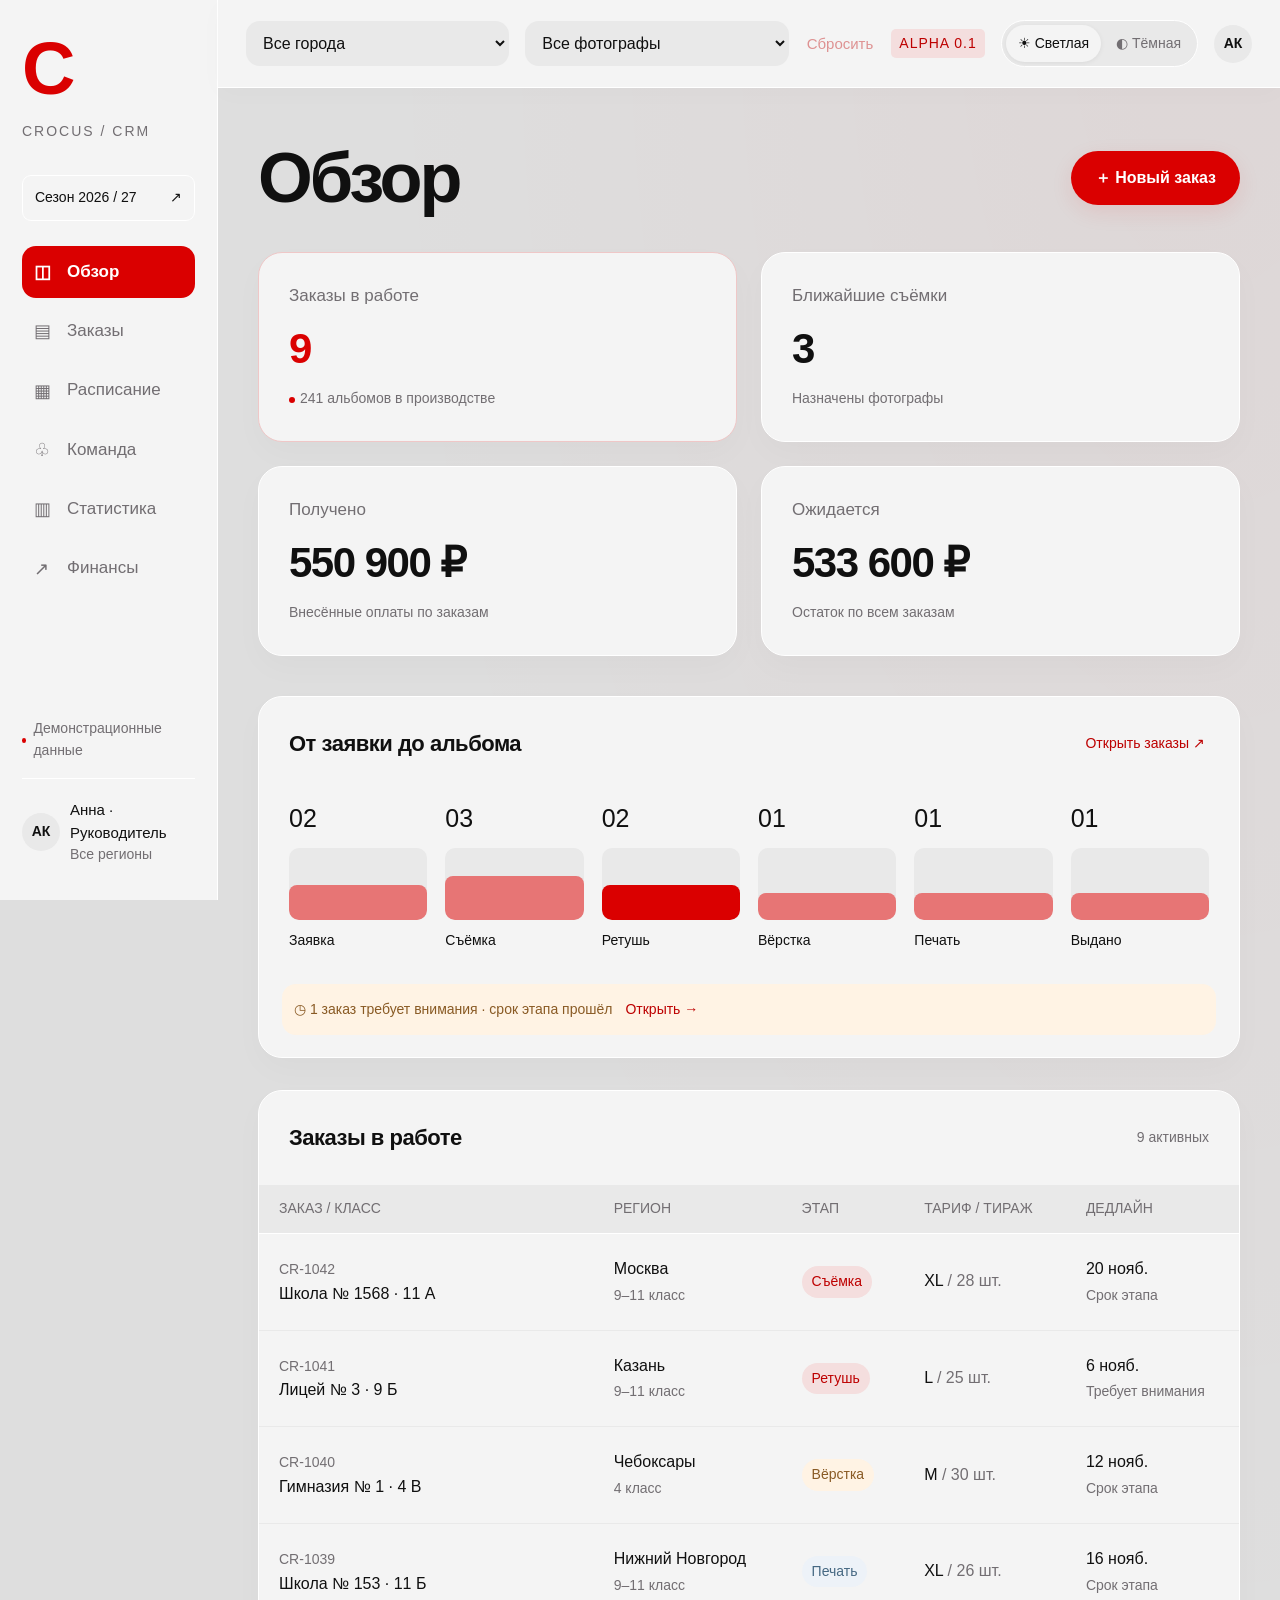
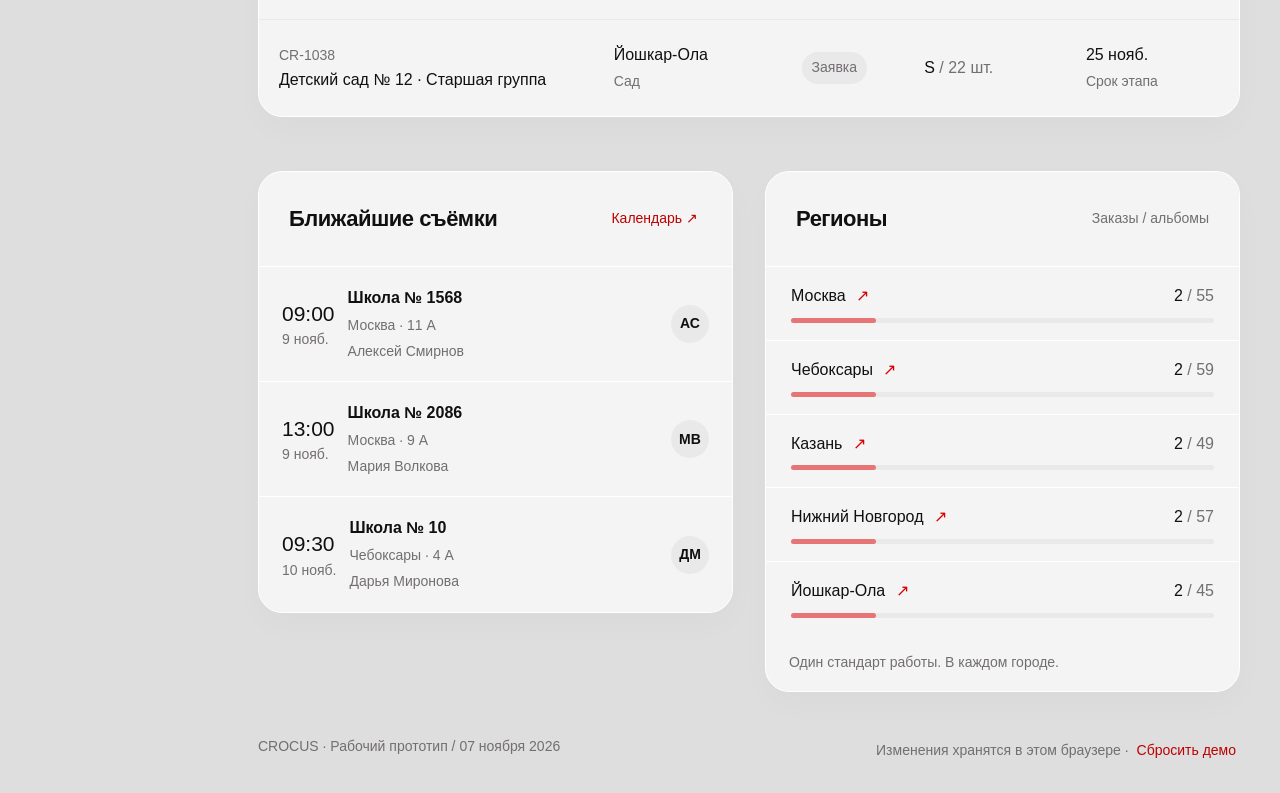
==== crm-demo/index.html @ 2ea3041f "Add monthly comparison statistics" ====
<!doctype html>
<html lang="ru"><head><meta charset="utf-8"><meta name="viewport" content="width=device-width,initial-scale=1"><title>Crocus — CRM Alpha</title><style>
:root{--ink:#1a1a1d;--muted:#726e72;--line:#e7e5e7;--bg:#f6f5f5;--surface:#fff;--surface-soft:#f3f1f2;--accent:#da0000;--accent-soft:#ffeded;--accent-line:#efc7c7;--accent-bar:#e77575;--accent-text:#bd0000;--hover:#fff7f7;--warning-bg:#fff3e4;--warning:#895a24;--info-bg:#edf2f8;--info:#466882;--overlay:#100c0c88;--green:var(--accent);--dark:var(--accent);--orange:var(--warning);color-scheme:light}
body[data-theme="dark"]{--ink:#f3f1f3;--muted:#b1aab0;--line:#363135;--bg:#111012;--surface:#1b191c;--surface-soft:#242125;--accent:#da0000;--accent-soft:#361719;--accent-line:#633033;--accent-bar:#9c3339;--accent-text:#ff7777;--hover:#292024;--warning-bg:#35291b;--warning:#e2b477;--info-bg:#202b37;--info:#a2c2de;--overlay:#000b;color-scheme:dark}

*{box-sizing:border-box}body{margin:0;font:16px/1.55 'Segoe UI',Arial,sans-serif;color:var(--ink);background:var(--bg)}button,input,select,textarea{font:inherit}button,a,input,select{outline-offset:4px}button{cursor:pointer}button{border:0;background:none;color:inherit}button:hover{filter:brightness(.96)}.app{display:grid;grid-template-columns:224px 1fr;min-height:100vh}.side{background:var(--surface);border-right:1px solid var(--line);padding:34px 22px;position:sticky;top:0;height:100vh;display:flex;flex-direction:column}.brand{font-size:26px;font-weight:750;letter-spacing:-1.4px}.brand i{font-style:normal;color:var(--accent)}.subbrand{font-size:14px;letter-spacing:2px;color:var(--muted);margin-top:2px}.season{border:1px solid var(--line);border-radius:9px;padding:11px 12px;margin:32px 0 25px;display:flex;justify-content:space-between;font-size:14px}.nav{display:grid;gap:7px}.nav button{text-align:left;padding:12px 13px;border-radius:8px;color:var(--muted);display:flex;gap:12px;align-items:center}.nav button.active{color:var(--accent-text);background:var(--accent-soft);font-weight:600}.ico{font-size:18px;width:21px;line-height:1}.bottom{margin-top:auto;font-size:14px;color:var(--muted)}.user{display:flex;gap:10px;align-items:center;border-top:1px solid var(--line);padding-top:19px;margin-top:16px}.avatar{background:var(--accent-soft);border-radius:50%;width:33px;height:33px;display:inline-flex;align-items:center;justify-content:center;font-size:14px;font-weight:600;flex-shrink:0}.main{min-width:0}.top{height:80px;background:var(--surface);border-bottom:1px solid var(--line);padding:0 40px;display:flex;justify-content:space-between;align-items:center;gap:15px}.crumb{color:var(--muted);font-size:14px}.crumb strong{color:var(--ink);font-weight:500}.topright{display:flex;align-items:center;gap:18px}.pill{background:var(--accent-soft);color:var(--accent-text);padding:4px 8px;border-radius:5px;font-size:14px;letter-spacing:1px}.select{padding:9px 12px;background:var(--surface);border:1px solid var(--line);border-radius:7px;color:var(--ink)}.content{padding:34px 40px 28px;max-width:1700px;margin:auto}.intro{display:flex;justify-content:space-between;align-items:center;gap:18px;margin-bottom:27px}.eyebrow{font-size:14px;letter-spacing:1.9px;color:var(--muted);text-transform:uppercase}.intro h1{font-size:30px;letter-spacing:-1px;line-height:1.2;margin:8px 0 9px;font-weight:600}.muted{color:var(--muted)}.btn{padding:11px 17px;border-radius:7px;background:var(--dark);color:white;font-weight:500;font-size:14px;white-space:nowrap}.btn.light{background:var(--surface);border:1px solid var(--line);color:var(--ink)}.btn.green{background:var(--green);color:var(--surface)}.metrics{display:grid;grid-template-columns:repeat(4,1fr);gap:16px;margin-bottom:24px}.metric{background:var(--surface);border:1px solid var(--line);border-radius:10px;padding:19px 21px}.metric .label{font-size:14px;color:var(--muted)}.metric .num{font-size:32px;letter-spacing:-1px;margin:7px 0}.metric .hint{font-size:14px;color:var(--muted)}.metric:first-child{background:var(--accent-soft);border-color:var(--accent-line)}.metric .dot{display:inline-block;width:6px;height:6px;border-radius:50%;background:var(--accent);margin-right:5px}.grid{display:grid;grid-template-columns:minmax(0,1.9fr) minmax(270px,1fr);gap:22px}.panel{background:var(--surface);border:1px solid var(--line);border-radius:10px;overflow:hidden;margin-bottom:22px}.panelhead{padding:21px 23px;display:flex;justify-content:space-between;align-items:center;gap:12px}.panelhead h2{font-size:15px;letter-spacing:-.2px;margin:0;font-weight:600}.textbtn{font-size:14px;color:var(--accent-text);padding:4px}.pipeline{display:grid;grid-template-columns:repeat(6,1fr);padding:4px 23px 25px;gap:8px}.stagebar{height:61px;background:var(--surface-soft);border-radius:5px;display:flex;align-items:flex-end;overflow:hidden;margin:10px 0}.stagebar span{display:block;width:100%;background:var(--accent-bar);border-radius:4px}.stage:nth-child(3) .stagebar span{background:var(--accent)}.stage small{font-size:14px;color:var(--muted)}.stage b{font-size:18px;font-weight:500}.stage label{font-size:14px;display:block;white-space:nowrap}.notice{margin:0 23px 22px;padding:11px 12px;background:var(--warning-bg);border-radius:6px;color:var(--warning);font-size:14px;display:flex;gap:9px;align-items:center}.shoot{padding:16px 23px;display:flex;gap:15px;border-top:1px solid var(--line);align-items:center;cursor:pointer}.shoot:hover,.orderrow:hover{background:var(--hover)}.time{font-size:17px;min-width:46px;line-height:1.3}.time small{display:block;font-size:14px;color:var(--muted);margin-top:3px}.shootinfo{flex:1}.shootinfo strong{font-size:14px;font-weight:600}.shootinfo small{display:block;font-size:14px;color:var(--muted);margin-top:4px}.tag{font-size:14px;background:var(--accent-soft);color:var(--accent-text);padding:4px 8px;border-radius:4px;white-space:nowrap;display:inline-block}.tag.warm{background:var(--warning-bg);color:var(--warning)}.tag.blue{background:var(--info-bg);color:var(--info)}.tag.gray{background:var(--surface-soft);color:var(--muted)}.tablewrap{overflow:auto}table{border-collapse:collapse;width:100%;text-align:left;white-space:nowrap}th{font-size:14px;font-weight:500;color:var(--muted);padding:10px 22px;border-bottom:1px solid var(--line);background:var(--surface-soft)}td{padding:16px 22px;font-size:14px;border-bottom:1px solid var(--surface-soft)}tbody tr:last-child td{border-bottom:0}td small{display:block;color:var(--muted);font-size:14px;margin-top:3px}.orderrow{cursor:pointer}.region{padding:13px 23px;border-top:1px solid var(--line)}.regionline{display:flex;justify-content:space-between;font-size:14px;margin-bottom:9px}.track{height:4px;background:var(--surface-soft);border-radius:4px}.track span{display:block;height:4px;background:var(--accent-bar);border-radius:4px}.footer{display:flex;justify-content:space-between;color:var(--muted);font-size:14px;gap:20px}.footer a{color:inherit}.toolbar{display:flex;justify-content:space-between;gap:12px;margin-bottom:18px;flex-wrap:wrap}.search{background:white;border:1px solid var(--line);padding:10px 14px;border-radius:7px;min-width:250px}.viewtabs{display:flex;gap:3px;background:var(--surface-soft);padding:3px;border-radius:7px}.viewtabs button{font-size:14px;padding:7px 12px;border-radius:5px}.viewtabs button.active{background:white;box-shadow:0 1px 3px #0000000a}.board{display:grid;grid-template-columns:repeat(6,minmax(175px,1fr));gap:12px;overflow:auto;padding-bottom:12px}.column{background:var(--surface-soft);border-radius:8px;padding:12px;min-height:360px}.coltitle{font-size:14px;display:flex;justify-content:space-between;margin-bottom:15px}.card{background:white;border:1px solid var(--line);border-radius:7px;padding:15px 12px;margin-bottom:10px;cursor:pointer}.card:hover{border-color:var(--accent-line)}.card strong{font-size:14px;display:block;margin:7px 0}.card p{font-size:14px;color:var(--muted);margin:6px 0}.cardfoot{display:flex;justify-content:space-between;align-items:center;margin-top:16px;font-size:14px}.calendar{display:grid;grid-template-columns:repeat(5,minmax(145px,1fr));gap:1px;background:var(--line)}.day{background:white;min-height:310px;padding:14px}.dayhead{font-size:14px;color:var(--muted);margin-bottom:20px}.dayhead b{color:var(--ink);font-size:23px;display:block;font-weight:500}.event{background:var(--accent-soft);border-left:2px solid var(--accent);padding:10px;margin-bottom:10px;font-size:14px;border-radius:4px;cursor:pointer}.event small{display:block;color:var(--muted);margin-top:6px}.teamgrid{display:grid;grid-template-columns:repeat(4,1fr);gap:15px}.person{padding:21px;background:white;border:1px solid var(--line);border-radius:9px}.person strong{display:block;font-size:14px;margin:12px 0 3px}.person .avatar{width:43px;height:43px}.person .load{margin-top:20px;font-size:14px;color:var(--muted)}.empty{padding:40px;text-align:center;color:var(--muted)}.overlay{position:fixed;inset:0;background:var(--overlay);z-index:10;display:flex;justify-content:flex-end;backdrop-filter:blur(2px)}.drawer{background:var(--surface);width:560px;max-width:100%;height:100%;overflow:auto;padding:32px}.drawerhead{display:flex;justify-content:space-between;align-items:center}.close{font-size:25px;color:var(--muted)}.drawer h2{font-size:25px;letter-spacing:-.7px;margin:10px 0}.formgrid{display:grid;grid-template-columns:1fr 1fr;gap:17px;margin:24px 0}.field label{display:block;font-size:14px;color:var(--muted);margin-bottom:6px}.field input,.field select,.field textarea{width:100%;padding:11px 12px;background:var(--surface-soft);border:1px solid var(--line);border-radius:6px;min-width:0}.field.full{grid-column:1/-1}.drawer .actions{display:flex;justify-content:flex-end;gap:10px;padding-top:20px;border-top:1px solid var(--line)}.summary{padding:16px;background:var(--accent-soft);border-radius:8px;display:flex;justify-content:space-between;gap:20px}.summary b{font-size:22px;font-weight:500;display:block}.summary small{color:var(--muted);font-size:14px}.timeline{padding:20px 0}.timeline div{font-size:14px;border-left:1px solid var(--line);padding:0 0 17px 18px;position:relative}.timeline div:before{content:'';width:6px;height:6px;border-radius:50%;background:var(--accent);position:absolute;left:-3px;top:7px}.timeline small{display:block;color:var(--muted);font-size:14px}.toast{position:fixed;bottom:25px;left:50%;transform:translateX(-50%);padding:12px 21px;background:var(--dark);color:white;border-radius:8px;font-size:14px;z-index:30;box-shadow:0 5px 30px #0002}.hide{display:none!important}.demo{font-size:14px;color:var(--muted);display:flex;align-items:center;gap:7px}.demo:before{content:'';width:5px;height:5px;border-radius:50%;background:var(--accent)}.mobilebrand{display:none}@media(min-width:1600px){.content{padding-top:44px}}@media(max-width:1150px){.app{grid-template-columns:180px 1fr}.side{padding:30px 15px}.content{padding:26px}.top{padding:0 26px}.grid{grid-template-columns:1fr}.teamgrid{grid-template-columns:repeat(3,1fr)}}@media(max-width:760px){.app{display:block}.side{height:auto;position:static;padding:16px;border-right:0;border-bottom:1px solid var(--line)}.brand{font-size:23px}.subbrand,.season,.bottom,.user{display:none}.nav{display:flex;overflow:auto;margin-top:15px;gap:2px}.nav button{padding:8px 10px;font-size:14px;white-space:nowrap}.nav .ico{display:none}.top{height:60px;padding:0 17px}.crumb{display:none}.topright{width:100%;justify-content:space-between}.content{padding:23px 16px}.intro{align-items:flex-start}.intro h1{font-size:26px}.intro .muted{font-size:14px}.metrics{grid-template-columns:1fr 1fr;gap:10px}.metric{padding:15px}.metric .num{font-size:26px}.pipeline{padding-left:15px;padding-right:15px;gap:4px}.stage label{font-size:14px}.panelhead{padding:18px}.teamgrid{grid-template-columns:1fr 1fr}.calendar{overflow:auto;grid-template-columns:repeat(5,170px)}.footer{flex-direction:column;gap:7px}.drawer{padding:23px}.formgrid{gap:12px}.btn{padding:10px 12px}}

body{transition:background .2s,color .2s}.app{grid-template-columns:218px minmax(0,1fr)}
.brand{font-family:Arial,sans-serif;font-weight:800;font-size:74px;line-height:.95;color:var(--accent);letter-spacing:-5px;width:fit-content}.subbrand{font-size:14px;letter-spacing:2px;margin-top:17px}.nav button{font-size:17px;padding:13px 12px}.nav button.active{color:var(--accent-text)}
.top{min-height:88px;height:auto;padding-top:16px;padding-bottom:16px}.topright{gap:16px}.theme-switch{display:flex;border:1px solid var(--line);border-radius:8px;padding:4px;gap:3px;background:var(--surface-soft)}.theme-switch button{padding:8px 12px;border-radius:5px;font-size:14px;color:var(--muted)}.theme-switch button.active{background:var(--surface);color:var(--ink);box-shadow:0 1px 5px #0001}
.workspace-filters{margin:26px 40px 0;padding:20px 24px;display:flex;align-items:flex-end;gap:18px;background:var(--surface);border:1px solid var(--line);border-radius:10px;max-width:1620px}.filter-control{display:grid;gap:8px;flex:1;max-width:340px;min-width:180px}.filter-control label{font-size:14px;color:var(--muted)}.filter-control .select{font-size:17px;font-weight:500;padding:12px 14px;width:100%;border-color:var(--accent-line);min-height:51px}.filter-context{margin-left:auto;align-self:center;font-size:14px;color:var(--muted)}.clear-filters{font-size:15px;color:var(--accent-text);padding:12px 2px;white-space:nowrap}.clear-filters:disabled{opacity:.4;cursor:default}.content{padding-top:30px}
.intro h1{font-size:38px}.intro .muted{font-size:17px}.eyebrow{font-size:14px;letter-spacing:1.5px}.panelhead h2{font-size:19px}.metric .label{font-size:16px}.metric .num{font-size:36px!important;white-space:nowrap}.metric .hint{font-size:14px}.metrics{grid-template-columns:repeat(4,minmax(0,1fr))}.metric{padding:22px 20px}.grid{grid-template-columns:minmax(0,1.8fr) minmax(320px,1fr)}
.btn,.btn.green{font-size:16px;padding:12px 18px;color:#fff}.btn.light{color:var(--ink)}.textbtn{font-size:14px}.pill{color:var(--accent-text);font-size:14px}.avatar{background:var(--surface-soft);color:var(--ink);width:38px;height:38px;font-size:14px}.time{font-size:21px}.time small,.shootinfo small{font-size:14px}.shootinfo strong{font-size:16px}.shoot{padding:19px 23px;gap:13px}.regionline{font-size:16px}.track span{background:var(--accent-bar)}
th{font-size:14px;padding:13px 20px}td{font-size:16px;padding:19px 20px}td small{font-size:14px}.tag{font-size:14px;padding:5px 10px}.stage label{font-size:14px;white-space:normal}.stage b{font-size:25px}.pipeline{gap:12px}.stagebar{height:72px}.notice{font-size:14px;flex-wrap:wrap}.footer{font-size:14px}.search{font-size:16px;min-width:280px}.viewtabs button{font-size:15px}.board{grid-template-columns:repeat(6,minmax(225px,1fr))}.coltitle{font-size:16px}.card strong{font-size:17px}.card p,.cardfoot{font-size:14px}.card{padding:18px 15px}.person strong{font-size:18px}.person .load{font-size:15px}.teamgrid{grid-template-columns:repeat(3,minmax(0,1fr))}.dayhead{font-size:15px}.event{font-size:15px}.event small{font-size:14px}.calendar{grid-template-columns:repeat(5,minmax(180px,1fr));overflow:auto}.day{min-height:360px}.drawer{width:650px;background:var(--surface)}.drawer h2{font-size:30px}.field label{font-size:15px}.field input,.field select,.field textarea{font-size:16px;background:var(--surface-soft);color:var(--ink)}.summary b{font-size:27px}.summary small{font-size:14px}.timeline div{font-size:15px}.timeline small{font-size:14px}.toast{background:var(--ink);color:var(--bg);font-size:15px}.demo{font-size:14px}.user{font-size:15px}.search,.select{color:var(--ink);background:var(--surface)}
@media(min-width:1750px){.workspace-filters{margin-left:auto;margin-right:auto}}
@media(max-width:1450px){.metrics{grid-template-columns:1fr 1fr}.grid{grid-template-columns:1fr}.teamgrid{grid-template-columns:repeat(3,minmax(0,1fr))}}
@media(max-width:1150px){.workspace-filters{margin-left:26px;margin-right:26px;flex-wrap:wrap}.filter-context{display:none}.app{grid-template-columns:190px minmax(0,1fr)}.teamgrid{grid-template-columns:1fr 1fr}}
@media(max-width:760px){.app{display:block}.side{display:flex;flex-direction:row;flex-wrap:wrap;align-items:center;gap:8px 18px}.brand{font-size:52px;letter-spacing:-3px}.subbrand{display:block;font-size:14px;margin-top:0}.nav{width:100%;gap:4px;margin-top:8px}.nav button{font-size:15px;padding:10px}.top{min-height:72px;padding:12px 16px}.theme-switch button{font-size:14px;padding:7px 10px}.topright .avatar{display:none}.workspace-filters{margin:16px 16px 0;padding:16px;gap:14px}.filter-control{max-width:none;min-width:0;flex:1 1 100%}.filter-control .select{font-size:17px}.clear-filters{padding:0}.intro{flex-wrap:wrap}.intro h1{font-size:32px}.intro .muted{font-size:16px}.intro .btn{width:100%}.metrics{gap:12px}.metric{padding:16px 13px}.metric .num{font-size:27px!important}.metric .label,.metric .hint{font-size:14px}.pipeline{grid-template-columns:repeat(3,1fr);gap:16px}.stage label{font-size:14px}.stagebar{height:44px}.teamgrid{grid-template-columns:1fr}.toolbar>div{flex-wrap:wrap}.search{width:100%;min-width:0}.drawer{padding:22px}.formgrid{grid-template-columns:1fr}.field.full{grid-column:auto}.summary{gap:12px;flex-wrap:wrap}.footer{font-size:14px}.shoot .avatar{display:none}.shoot{padding:18px;gap:12px}.content{padding:24px 16px}.calendar{grid-template-columns:repeat(5,225px)}.brand .subbrand{display:none}}
/* Crocus reference direction */
:root{--bg:#dedede;--surface:#f4f4f4;--surface-soft:#e9e9e9;--line:#ffffff;--ink:#101010;--accent:#da0000;--accent-soft:#f4dede}
body{font-family:'Arial',sans-serif;background:radial-gradient(ellipse at 95% 0%,#da000009,transparent 50%),var(--bg)}
body[data-theme="dark"]{--bg:#151515;--surface:#202022;--surface-soft:#29292b;--line:#ffffff16;--ink:#fafafa;--muted:#b4afb5;--accent-soft:#401a20;background:radial-gradient(ellipse at 95% 10%,#72001c30,transparent 48%),radial-gradient(ellipse at 45% 70%,#39215925,transparent 45%),var(--bg)}
.side{background:var(--surface);border-right:1px solid var(--line)}.top{background:transparent;border-bottom:1px solid var(--line)}.brand{font-weight:900}.intro{padding:12px 0 18px}.intro h1{font-family:Arial,sans-serif;font-size:clamp(36px,3.9vw,64px);font-weight:900;line-height:1.03;letter-spacing:-2px;text-transform:uppercase;max-width:900px}.intro h1 em{font-style:normal;color:var(--accent)}.intro .muted{font-size:18px;line-height:1.6}.eyebrow{letter-spacing:2.4px}.eyebrow:before{content:'— ';color:var(--muted)}
.panel,.metric,.person,.workspace-filters{border-radius:24px;border:1px solid var(--line);box-shadow:0 12px 32px #00000006}.panelhead{padding:25px}.panelhead h2{font-size:22px;font-weight:800;letter-spacing:-.5px}.metric{padding:25px;min-height:175px}.metric:first-child{background:var(--surface);border-color:var(--accent-line)}.metric:first-child .num{color:var(--accent)}.metric .num{font-weight:800;font-size:42px!important;letter-spacing:-1.5px}.metric .label{font-size:17px}.btn,.btn.green{border-radius:50px;font-weight:750;padding:15px 24px;background:var(--accent);box-shadow:0 7px 22px #da000018}.btn.light{background:transparent;box-shadow:none}.nav button{border-radius:14px}.nav button.active{background:var(--accent);color:white}.theme-switch{border-radius:50px}.theme-switch button{border-radius:50px}.workspace-filters{padding:24px;gap:22px}.filter-control .select{border-radius:14px;min-height:58px;font-size:18px;background:var(--surface-soft);border-color:transparent}.filter-control label{font-size:15px;font-weight:600}.filter-control .select:focus{outline:2px solid var(--accent)}.stagebar{border-radius:10px}.stagebar span{border-radius:8px}.tag{border-radius:50px}.search,.select,.viewtabs,.viewtabs button{border-radius:12px}.person{padding:28px}.card{border-radius:17px}.column{border-radius:22px}.event{border-radius:12px}.summary{border-radius:17px}.drawer{border-radius:25px 0 0 25px}.field input,.field select,.field textarea{border-radius:12px}.notice{border-radius:14px}.region{padding:17px 25px}.track,.track span{height:5px}.footer{padding-top:12px}body[data-theme="dark"] .metric{background:linear-gradient(130deg,#ffffff05,transparent),var(--surface)}body[data-theme="dark"] .metric:first-child{background:radial-gradient(ellipse at top right,#da000035,transparent 80%),var(--surface);box-shadow:0 0 45px #da00000b}body[data-theme="dark"] .panel{background:linear-gradient(130deg,#ffffff03,transparent),var(--surface)}
.grid{grid-template-columns:1fr}.grid>div:last-child{display:grid;grid-template-columns:1fr 1fr;gap:22px;align-items:start}.tablewrap{width:100%}td{white-space:normal;min-width:110px}td:first-child{min-width:220px}body[data-theme="dark"] .brand{color:var(--accent)}
@media(max-width:760px){.intro h1{font-size:37px;letter-spacing:-1px}.intro .muted{font-size:17px}.metric .num{font-size:29px!important}.metric{padding:19px 14px;min-height:155px}.grid>div:last-child{display:block}.workspace-filters{padding:20px;gap:16px}.panel,.metric,.person,.workspace-filters{border-radius:20px}.drawer{border-radius:0}.panelhead h2{font-size:20px}}
.top{position:sticky;top:0;z-index:5;background:var(--surface);flex-wrap:wrap;padding:16px 28px;gap:16px;box-shadow:0 5px 25px #00000005}.top .crumb{display:none}.top .workspace-filters{margin:0;padding:0;border:0;box-shadow:none;background:transparent;flex:1;max-width:none;gap:16px;border-radius:0;min-width:0;align-items:center}.top .filter-control{max-width:270px;min-width:180px;gap:4px}.top .filter-control label{font-size:14px}.top .filter-control .select{min-height:45px;padding:9px 12px;font-size:16px}.top .filter-context{display:none}.topright{margin-left:auto}.region-link{display:block;width:100%;text-align:left;color:var(--ink);font:inherit;border-radius:0}.region-link:hover{background:var(--accent-soft)}.region-link .regionline>span:first-child:after{content:' ↗';color:var(--accent);margin-left:6px}
@media(max-width:1150px){.top .workspace-filters{flex-wrap:nowrap}.top .filter-control{min-width:140px}.topright{gap:8px}.topright .avatar,.topright .pill{display:none}}
@media(max-width:760px){.top{position:static;padding:16px}.top .workspace-filters{flex:1 1 100%;flex-wrap:wrap;gap:12px}.top .filter-control{flex:1 1 42%;min-width:0;max-width:none}.top .filter-control .select{font-size:16px;width:100%}.topright{width:auto;margin-left:0}.clear-filters{padding:4px 0}}
.page-actions{display:flex;justify-content:flex-end;margin-bottom:24px}.content{padding-top:24px}@media(max-width:760px){.page-actions .btn{width:100%}}.overview-heading{display:flex;justify-content:space-between;align-items:center;gap:24px;padding:20px 0 36px}.overview-heading h1{margin:0;font-family:Arial,sans-serif;font-size:clamp(52px,5.5vw,82px);font-weight:850;line-height:1.08;letter-spacing:-3px}.content:has(.overview-heading){padding-top:32px}.content:has(.overview-heading) .metrics{gap:24px;margin-bottom:40px}.content:has(.overview-heading) .metric{padding:30px;min-height:190px}.content:has(.overview-heading) .panel{margin-bottom:32px}.content:has(.overview-heading) .panelhead{padding:30px}.content:has(.overview-heading) .pipeline{padding:8px 30px 32px;gap:18px}.content:has(.overview-heading) td{padding-top:23px;padding-bottom:23px}.content:has(.overview-heading) .grid>div:last-child{gap:32px}@media(max-width:760px){.overview-heading{padding:12px 0 28px;flex-wrap:wrap}.overview-heading h1{font-size:56px;letter-spacing:-2px}.content:has(.overview-heading) .metrics{gap:14px;margin-bottom:28px}.content:has(.overview-heading) .metric{padding:20px 15px;min-height:170px}.content:has(.overview-heading) .panelhead{padding:22px}.overview-heading .btn{width:100%}}.event{background:var(--surface-soft);border-left:2px solid var(--accent);color:var(--ink)}.event small{color:var(--muted)}.event:hover{background:var(--hover)}.calendar-tools,.calendar-navigation{display:flex;align-items:center;gap:12px}.calendar-tools{justify-content:space-between;margin-bottom:24px;flex-wrap:wrap}.calendar-navigation strong{font-size:24px;font-weight:600;margin-left:12px;text-transform:capitalize}.cal-arrow{font-size:30px;width:38px;height:44px;border-radius:50%}.cal-arrow:hover{background:var(--surface-soft)}.calendar-panel{border-radius:22px}.cal-scroll{overflow:auto;max-height:780px}.cal-layout{min-width:1000px}.cal-header{display:grid;grid-template-columns:64px repeat(7,minmax(0,1fr));position:sticky;top:0;z-index:2;background:var(--surface);border-bottom:1px solid var(--line)}.cal-dayname{text-align:center;padding:18px 5px;color:var(--muted);font-size:13px}.cal-dayname b{display:block;font-size:30px;color:var(--ink);font-weight:500;margin:5px auto 0;width:46px;height:46px;line-height:46px}.cal-corner{font-size:11px;padding:24px 5px;color:var(--muted)}.today-number{background:var(--accent);color:white!important;border-radius:50%;display:inline-block}.week-grid{display:grid;grid-template-columns:64px repeat(7,minmax(0,1fr));height:720px}.hour-column div{height:60px;text-align:right;padding-right:10px;font-size:12px;color:var(--muted)}.time-day{position:relative;border-left:1px solid var(--line);background:repeating-linear-gradient(to bottom,transparent 0,transparent 59px,var(--line) 59px,var(--line) 60px)}.timed-event{position:absolute;left:3px;right:3px;min-height:35px}.cal-event{display:flex;flex-direction:column;text-align:left;width:100%;height:100%;padding:10px 8px;background:var(--surface-soft);border-radius:9px;border-left:3px solid var(--event-color);color:var(--ink);overflow:hidden;gap:5px;line-height:1.35}.cal-event b{font-size:14px;font-weight:600}.cal-event span,.cal-event small{font-size:13px;color:var(--muted)}.cal-event:hover{box-shadow:0 3px 12px #0002}.month .cal-header{grid-template-columns:repeat(7,minmax(0,1fr))}.month .cal-corner{display:none}.month-grid{display:grid;grid-template-columns:repeat(7,minmax(0,1fr))}.month-day{min-height:145px;border-right:1px solid var(--line);border-bottom:1px solid var(--line);padding:9px 6px}.month-date{display:block;text-align:center;font-size:15px;width:30px;height:30px;line-height:30px;margin:0 auto 7px}.outside{opacity:.45}.cal-event.compact{height:auto;min-height:32px;margin-bottom:5px;padding:5px 7px;gap:2px}.compact b{font-size:12px}.compact span{font-size:11px}.calendar-note{font-size:14px}.calendar-navigation .btn{box-shadow:none}@media(max-width:760px){.calendar-navigation{flex-wrap:wrap}.calendar-navigation strong{font-size:20px}.cal-scroll{max-height:650px}}
.stats-period{display:flex;align-items:center;gap:24px;flex-wrap:wrap;margin-bottom:20px}.stats-period strong{font-size:26px}.stats-metrics{display:grid;grid-template-columns:repeat(3,minmax(0,1fr));gap:24px;margin:28px 0}.stat-change{font-size:18px;font-weight:600;color:var(--ink)}.stat-change span{font-size:14px;font-weight:400}.stats-charts{display:grid;grid-template-columns:1.3fr 1fr;gap:26px}.stat-bars{height:180px;display:flex;align-items:flex-end;justify-content:space-around;padding:20px 25px}.stat-bar-group{text-align:center;font-size:14px}.bar-pair{display:flex;align-items:flex-end;gap:8px;height:100px;margin:10px 0}.bar-pair div{width:35px;background:var(--muted);border-radius:5px 5px 0 0}.bar-pair div+div{background:var(--accent)}.stats-insights{padding:0 28px 20px}.stats-insights p{margin-bottom:24px}@media(max-width:1000px){.stats-metrics{grid-template-columns:1fr 1fr}.stats-charts{grid-template-columns:1fr}}@media(max-width:600px){.stats-metrics{grid-template-columns:1fr}.stats-period strong{font-size:22px}}</style></head><body><div class="app"><aside class="side"><div class="brand" aria-label="Crocus">C</div><div class="subbrand">CROCUS / CRM</div><div class="season"><span>Сезон 2026 / 27</span><span>↗</span></div><nav class="nav"><button data-nav="overview" class="active"><span class="ico">◫</span>Обзор</button><button data-nav="orders"><span class="ico">▤</span>Заказы</button><button data-nav="schedule"><span class="ico">▦</span>Расписание</button><button data-nav="team"><span class="ico">♧</span>Команда</button><button data-nav="stats"><span class="ico">▥</span>Статистика</button><button data-nav="finance"><span class="ico">↗</span>Финансы</button></nav><div class="bottom"><div class="demo">Демонстрационные данные</div><div class="user"><span class="avatar">АК</span><div style="color:var(--ink)">Анна · Руководитель<div class="muted" style="font-size:14px">Все регионы</div></div></div></div></aside><main class="main"><header class="top"><div class="crumb">Рабочее пространство <span style="padding:0 12px">/</span><strong id="breadcrumb">Обзор</strong></div><section class="workspace-filters" aria-label="Общие фильтры"><div class="filter-control"><select id="city" class="select" aria-label="Регион"><option value="">Все города</option>Москва</option>Чебоксары</option>Казань</option>Нижний Новгород</option>Йошкар-Ола</option></select></div><div class="filter-control"><select id="personFilter" class="select" aria-label="Фотограф"><option value="">Все фотографы</option></select></div><button id="clearFilters" class="clear-filters" type="button">Сбросить</button><div class="filter-context" id="filterContext">Вся компания</div></section><div class="topright"><span class="pill">ALPHA 0.1</span><div class="theme-switch" role="group" aria-label="Тема интерфейса"><button data-theme="light">☀ Светлая</button><button data-theme="dark">◐ Тёмная</button></div><span class="avatar">АК</span></div></header><div class="content"><div id="screen"></div><footer class="footer"><span>CROCUS · Рабочий прототип / 07 ноября 2026</span><span>Изменения хранятся в этом браузере · <button class="textbtn" id="reset">Сбросить демо</button></span></footer></div></main></div><div id="modal"></div><div id="toast" class="toast hide" role="status"></div>
<script>
'use strict';
const cities=['Москва','Чебоксары','Казань','Нижний Новгород','Йошкар-Ола'];
const stages=['Заявка','Съёмка','Ретушь','Вёрстка','Печать','Выдано'];
const names=['Алексей Смирнов','Мария Волкова','Денис Орлов','Елена Соколова','Иван Петров','Дарья Миронова','Максим Лебедев','Анна Белова','Павел Морозов','Ольга Крылова','Артём Козлов','Вера Новикова','Роман Фомин','Полина Зайцева','Никита Егоров','Софья Павлова','Кирилл Макаров','Алина Сергеева','Михаил Титов','Юлия Громова'];
const team=names.map((name,i)=>({name,city:cities[Math.floor(i/4)]}));
const prices={S:3100,M:3700,L:4100,XL:4500,XXL:5100};
const seed=[
{id:1042,school:'Школа № 1568',group:'11 А',city:'Москва',category:'9–11 класс',tariff:'XL',qty:28,price:4500,paid:63000,stage:1,date:'2026-11-09',time:'09:00',duration:120,photographer:0,contact:'Представитель класса',note:'Две съёмки: школа и студия. Согласовать студию.',deadline:'2026-11-20'},
{id:1041,school:'Лицей № 3',group:'9 Б',city:'Казань',category:'9–11 класс',tariff:'L',qty:25,price:4100,paid:51250,stage:2,date:'2026-11-06',time:'10:00',duration:120,photographer:8,contact:'Представитель класса',note:'Проверить список фамилий перед вёрсткой.',deadline:'2026-11-06'},
{id:1040,school:'Гимназия № 1',group:'4 В',city:'Чебоксары',category:'4 класс',tariff:'M',qty:30,price:3700,paid:55500,stage:3,date:'2026-11-05',time:'11:00',duration:120,photographer:4,contact:'Представитель класса',note:'Ожидаем согласование обложки.',deadline:'2026-11-12'},
{id:1039,school:'Школа № 153',group:'11 Б',city:'Нижний Новгород',category:'9–11 класс',tariff:'XL',qty:26,price:4500,paid:117000,stage:4,date:'2026-11-02',time:'09:00',duration:120,photographer:12,contact:'Представитель класса',note:'Макет согласован. Тираж 26 экземпляров.',deadline:'2026-11-16'},
{id:1038,school:'Детский сад № 12',group:'Старшая группа',city:'Йошкар-Ола',category:'Сад',tariff:'S',qty:22,price:3100,paid:0,stage:0,date:'2026-11-11',time:'10:00',duration:120,photographer:16,contact:'Представитель группы',note:'Уточнить количество участников.',deadline:'2026-11-25'},
{id:1037,school:'Школа № 2086',group:'9 А',city:'Москва',category:'9–11 класс',tariff:'L',qty:27,price:4100,paid:55350,stage:1,date:'2026-11-09',time:'13:00',duration:120,photographer:1,contact:'Представитель класса',note:'Съёмка в школе, кабинет 305.',deadline:'2026-11-23'},
{id:1036,school:'Лицей № 180',group:'11 В',city:'Казань',category:'9–11 класс',tariff:'XL',qty:24,price:4500,paid:108000,stage:5,date:'2026-11-01',time:'10:00',duration:120,photographer:9,contact:'Представитель класса',note:'Альбомы переданы представителю класса.',deadline:'2026-11-05'},
{id:1035,school:'Школа № 10',group:'4 А',city:'Чебоксары',category:'4 класс',tariff:'M',qty:29,price:3700,paid:53650,stage:1,date:'2026-11-10',time:'09:30',duration:120,photographer:5,contact:'Представитель класса',note:'Групповой портрет во дворе при хорошей погоде.',deadline:'2026-11-24'},
{id:1034,school:'Школа № 7',group:'9 В',city:'Йошкар-Ола',category:'9–11 класс',tariff:'L',qty:23,price:4100,paid:47150,stage:2,date:'2026-11-04',time:'12:00',duration:120,photographer:17,contact:'Представитель класса',note:'Ретушь портретов.',deadline:'2026-11-13'},
{id:1033,school:'Гимназия № 13',group:'11 А',city:'Нижний Новгород',category:'9–11 класс',tariff:'XL',qty:31,price:4500,paid:0,stage:0,date:'2026-11-12',time:'11:00',duration:120,photographer:13,contact:'Представитель класса',note:'Отправить предложение по тарифам.',deadline:'2026-11-26'}];
let orders;try{orders=JSON.parse(localStorage.getItem('crocus-alpha-v1'))||structuredClone(seed);if(!Array.isArray(orders)||!orders.every(o=>Number.isInteger(o.id)&&o.stage>=0&&o.stage<6&&Number.isFinite(o.price)&&Number.isInteger(o.photographer)&&o.photographer>=0&&o.photographer<20))throw Error()}catch{orders=structuredClone(seed)}
let page='overview',mode='table',query='',filterStage='',region='',personFilter='',theme='light',toastTimer;
const $=s=>document.querySelector(s),money=n=>new Intl.NumberFormat('ru-RU').format(n)+' ₽',esc=s=>String(s??'').replace(/[&<>"']/g,c=>({'&':'&amp;','<':'&lt;','>':'&gt;','"':'&quot;',"'":'&#39;'}[c])),initial=n=>n.split(' ').map(x=>x[0]).join(''),date=s=>new Date(s+'T12:00:00').toLocaleDateString('ru-RU',{day:'numeric',month:'short'}),total=o=>o.qty*o.price;
function save(){try{localStorage.setItem('crocus-alpha-v1',JSON.stringify(orders));return true}catch{toast('Не удалось сохранить в браузере. Не закрывайте страницу.');return false}}
function toast(s){$('#toast').textContent=s;$('#toast').classList.remove('hide');clearTimeout(toastTimer);toastTimer=setTimeout(()=>$('#toast').classList.add('hide'),3400)}
function scoped(){return orders.filter(o=>(!region||o.city===region)&&(personFilter===''||o.photographer===Number(personFilter)))}
function visible(){return scoped().filter(o=>(!query||(o.school+' '+o.group+' '+o.id+' '+o.city).toLowerCase().includes(query.toLowerCase()))&&(filterStage===''||o.stage===Number(filterStage)))}
function tag(o){return `<span class="tag ${o.stage===0?'gray':o.stage===3?'warm':o.stage===4?'blue':''}">${stages[o.stage]}</span>`}
function heading(k,title,desc,action=true){const titles={overview:'Обзор',orders:'Заказы',schedule:'Расписание',team:'Команда',finance:'Финансы',stats:'Статистика'};return '<div class="overview-heading"><h1>'+titles[page]+'</h1>'+(action?'<button class="btn" data-action="new">＋ Новый заказ</button>':'')+'</div>'}

function metrics(){const a=scoped(),active=a.filter(o=>o.stage<5);return `<div class="metrics">${[['Заказы в работе',active.length,active.reduce((s,o)=>s+o.qty,0)+' альбомов в производстве'],['Ближайшие съёмки',a.filter(o=>o.stage===1).length,'Назначены фотографы'],['Получено',money(a.reduce((s,o)=>s+o.paid,0)),'Внесённые оплаты по заказам'],['Ожидается',money(a.reduce((s,o)=>s+total(o)-o.paid,0)),'Остаток по всем заказам']].map((m,i)=>`<div class="metric"><div class="label">${m[0]}</div><div class="num" style="${i>1?'font-size:27px':''}">${m[1]}</div><div class="hint">${i===0?'<span class="dot"></span>':''}${m[2]}</div></div>`).join('')}</div>`}
function rows(a,financial=false){return a.map(o=>`<tr class="orderrow" data-order="${o.id}" tabindex="0" role="button" aria-label="Открыть заказ ${o.id}"><td><span class="muted" style="font-size:14px">CR-${o.id}</span><div>${esc(o.school)} · ${esc(o.group)}</div></td><td>${esc(o.city)}<small>${esc(o.category)}</small></td>${financial?`<td>${money(total(o))}</td><td>${money(o.paid)}</td><td>${money(total(o)-o.paid)}</td>`:`<td>${tag(o)}</td><td>${o.tariff} <span class="muted">/ ${o.qty} шт.</span></td><td>${date(o.deadline)}<small>${o.deadline<'2026-11-07'&&o.stage<5?'Требует внимания':'Срок этапа'}</small></td>`}</tr>`).join('')||'<tr><td colspan="5" class="empty">Заказов по этим условиям нет</td></tr>'}
function ordertable(a,financial=false){return `<div class="tablewrap"><table><thead><tr><th>ЗАКАЗ / КЛАСС</th><th>РЕГИОН</th>${financial?'<th>СУММА ЗАКАЗА</th><th>ПОЛУЧЕНО</th><th>ОСТАТОК</th>':'<th>ЭТАП</th><th>ТАРИФ / ТИРАЖ</th><th>ДЕДЛАЙН</th>'}</tr></thead><tbody>${rows(a,financial)}</tbody></table></div>`}
function overview(){const a=scoped(),shoots=a.filter(o=>o.stage===1).sort((a,b)=>(a.date+a.time).localeCompare(b.date+b.time)),late=a.filter(o=>o.deadline<'2026-11-07'&&o.stage<5);return heading('Компания / сезон 2026–27','Всё в фокусе.','Заказы, команда и производство — в одном ритме.')+metrics()+`<div class="grid"><div><section class="panel"><div class="panelhead"><h2>От заявки до альбома</h2><button class="textbtn" data-goto="orders">Открыть заказы ↗</button></div><div class="pipeline">${stages.map((s,i)=>{let n=a.filter(o=>o.stage===i).length;return `<div class="stage"><b>${String(n).padStart(2,'0')}</b><div class="stagebar"><span style="height:${n?25+n*12:0}%"></span></div><label>${s}</label></div>`}).join('')}</div>${late.length?`<div class="notice">◷ ${late.length} заказ требует внимания · срок этапа прошёл <button class="textbtn" data-order="${late[0].id}">Открыть →</button></div>`:''}</section><section class="panel"><div class="panelhead"><h2>Заказы в работе</h2><span class="muted" style="font-size:14px">${a.filter(o=>o.stage<5).length} активных</span></div>${ordertable(a.filter(o=>o.stage<5).slice(0,5))}</section></div><div><section class="panel"><div class="panelhead"><h2>Ближайшие съёмки</h2><button class="textbtn" data-goto="schedule">Календарь ↗</button></div>${shoots.map(o=>`<div class="shoot" data-order="${o.id}" tabindex="0" role="button"><div class="time">${o.time}<small>${date(o.date)}</small></div><div class="shootinfo"><strong>${esc(o.school)}</strong><small>${esc(o.city)} · ${esc(o.group)}</small><small>${esc(team[o.photographer].name)}</small></div><span class="avatar">${initial(team[o.photographer].name)}</span></div>`).join('')||'<div class="empty">Нет назначенных съёмок</div>'}</section><section class="panel"><div class="panelhead"><h2>Регионы</h2><span class="muted" style="font-size:14px">Заказы / альбомы</span></div>${cities.filter(c=>!region||c===region).map(c=>{const r=a.filter(o=>o.city===c);return `<button class="region region-link" data-city="${esc(c)}"><div class="regionline"><span>${c}</span><span>${r.length} <span class="muted">/ ${r.reduce((s,o)=>s+o.qty,0)}</span></span></div><div class="track"><span style="width:${r.length/Math.max(a.length,1)*100}%"></span></div></button>`}).join('')}<div style="padding:17px 23px;font-size:14px;color:var(--muted)">Один стандарт работы. В каждом городе.</div></section></div></div>`}
function ordersScreen(){return heading('Операционная работа','Заказы','Каждый класс — отдельный заказ. Каждый этап — под контролем.')+`<div class="toolbar"><input id="search" class="search" placeholder="Поиск школы, класса, номера…" aria-label="Поиск заказов" value="${esc(query)}"><div style="display:flex;gap:12px"><select id="stageFilter" class="select" aria-label="Этап заказа"><option value="">Все этапы</option>${stages.map((s,i)=>`<option value="${i}" ${filterStage===String(i)?'selected':''}>${s}</option>`).join('')}</select><div class="viewtabs"><button data-mode="table" class="${mode==='table'?'active':''}">Список</button><button data-mode="board" class="${mode==='board'?'active':''}">Доска</button></div></div></div><div id="ordercontent">${orderContent()}</div>`}
function orderContent(){const a=visible();return mode==='table'?`<section class="panel">${ordertable(a)}</section>`:`<div class="board">${stages.map((s,i)=>`<section class="column"><div class="coltitle">${s}<span class="muted">${a.filter(o=>o.stage===i).length}</span></div>${a.filter(o=>o.stage===i).map(o=>`<article class="card" data-order="${o.id}" tabindex="0" role="button"><span class="eyebrow" style="font-size:14px">CR-${o.id} · ${esc(o.city)}</span><strong>${esc(o.school)}</strong><p>${esc(o.group)} · ${o.tariff} · ${o.qty} альбомов</p><div class="cardfoot"><span>${date(o.deadline)}</span><span class="avatar" style="width:25px;height:25px;font-size:14px">${initial(team[o.photographer].name)}</span></div></article>`).join('')}</section>`).join('')}</div>`}
let weekStart='2026-11-09',calendarMode='week';
const iso=d=>new Date(d.getTime()-d.getTimezoneOffset()*60000).toISOString().slice(0,10);
function shiftWeek(n){const d=new Date(weekStart+'T12:00:00');if(calendarMode==='month'){d.setDate(1);d.setMonth(d.getMonth()+n)}else d.setDate(d.getDate()+7*n);weekStart=iso(d);render()}
function calendarEvents(){const extra=Array.from({length:48},(_,i)=>({id:'demo'+i,school:['Школа № 24','Лицей № 8','Гимназия № 5','Школа № 112'][i%4],group:['4 А','9 Б','11 А'][i%3],city:cities[i%5],photographer:(i%5)*4+i%4,date:'2026-11-'+String(2+Math.floor(i/2)).padStart(2,'0'),time:['09:00','13:00'][i%2],duration:90,stage:1,sample:true}));return [...orders.filter(o=>o.stage===1),...extra].filter(o=>(!region||o.city===region)&&(personFilter===''||o.photographer===Number(personFilter)))}
function calendarCard(o,compact=false){return `<button class="cal-event ${compact?'compact':''}" ${o.sample?'data-sample="1"':'data-order="'+o.id+'"'} style="--event-color:${['#687f9b','#8873a1','#638b80','#a28a5e','#8b7b72'][cities.indexOf(o.city)]}"><b>${o.time} · ${esc(o.school)}</b><span>${esc(o.group)} · ${esc(o.city)}</span>${compact?'':'<small>'+esc(team[o.photographer].name)+'</small>'}</button>`}
function schedule(){const anchor=new Date(weekStart+'T12:00:00'),events=calendarEvents();let days=[],label='';if(calendarMode==='month'){const first=new Date(anchor.getFullYear(),anchor.getMonth(),1,12);const offset=(first.getDay()+6)%7;const start=new Date(first);start.setDate(1-offset);days=Array.from({length:42},(_,i)=>{const d=new Date(start);d.setDate(start.getDate()+i);return iso(d)});label=anchor.toLocaleDateString('ru-RU',{month:'long',year:'numeric'})}else{const start=new Date(anchor);start.setDate(anchor.getDate()-(anchor.getDay()+6)%7);days=Array.from({length:7},(_,i)=>{const d=new Date(start);d.setDate(start.getDate()+i);return iso(d)});label=date(days[0])+' — '+date(days[6])+' '+anchor.getFullYear()}
return heading('','', '',false)+`<div class="calendar-tools"><div class="calendar-navigation"><button class="btn light" data-cal-today="1">Сегодня</button><button class="cal-arrow" data-week="-1" aria-label="Предыдущий период">‹</button><button class="cal-arrow" data-week="1" aria-label="Следующий период">›</button><strong>${label}</strong></div><div class="viewtabs"><button data-cal-mode="week" class="${calendarMode==='week'?'active':''}">Неделя</button><button data-cal-mode="month" class="${calendarMode==='month'?'active':''}">Месяц</button></div></div><section class="panel calendar-panel"><div class="cal-scroll"><div class="cal-layout ${calendarMode}"><div class="cal-header"><div class="cal-corner">${calendarMode==='week'?'GMT+3':''}</div>${(calendarMode==='week'?days:['Пн','Вт','Ср','Чт','Пт','Сб','Вс']).map((d,i)=>`<div class="cal-dayname">${['ПН','ВТ','СР','ЧТ','ПТ','СБ','ВС'][i]}${calendarMode==='week'?'<b class="'+(d==='2026-11-07'?'today-number':'')+'">'+Number(d.slice(-2))+'</b>':''}</div>`).join('')}</div>${calendarMode==='month'?`<div class="month-grid">${days.map(d=>`<div class="month-day ${Number(d.slice(5,7))!==anchor.getMonth()+1?'outside':''}"><span class="month-date ${d==='2026-11-07'?'today-number':''}">${Number(d.slice(-2))}</span>${events.filter(o=>o.date===d).sort((a,b)=>a.time.localeCompare(b.time)).map(o=>calendarCard(o,true)).join('')}</div>`).join('')}</div>`:`<div class="week-grid"><div class="hour-column">${Array.from({length:12},(_,i)=>'<div>'+(i+7)+':00</div>').join('')}</div>${days.map(d=>`<div class="time-day">${events.filter(o=>o.date===d).map(o=>{const start=Number(o.time.slice(0,2))*60+Number(o.time.slice(3))-420;return '<div class="timed-event" style="top:'+start+'px;height:'+o.duration+'px">'+calendarCard(o)+'</div>'}).join('')}</div>`).join('')}</div>`}</div></div></section><p class="muted calendar-note">Ноябрь заполнен примерами съёмок. Демо-карточки отмечены при открытии; заказы из CRM можно редактировать.</p>`}
function teamScreen(){return heading('Люди','Команда','Загрузка фотографов по регионам и активным заказам.',false)+`<div class="teamgrid">${team.map((p,i)=>({...p,i})).filter(p=>(!region||p.city===region)&&(personFilter===''||p.i===Number(personFilter))).map(p=>{const a=scoped().filter(o=>o.photographer===p.i&&o.stage<5),s=a.filter(o=>o.stage===1);return `<article class="person"><span class="avatar">${initial(p.name)}</span><strong>${p.name}</strong><div class="muted" style="font-size:14px">Фотограф · ${p.city}</div><div class="load">${a.length} активных заказов · ${s.length} съёмок</div><div class="track" style="margin-top:9px"><span style="width:${Math.min(a.length*25,100)}%"></span></div>${a.length?`<button class="textbtn" style="margin-top:12px;padding-left:0" data-order="${a[0].id}">Открыть заказ →</button>`:'<div class="tag gray" style="margin-top:15px">Свободен для назначения</div>'}</article>`}).join('')}</div>`}
function finance(){return heading('Контроль оплат','Финансы','Стоимость заказов, внесённые оплаты и остатки. Все суммы — демо.',false)+metrics()+`<section class="panel"><div class="panelhead"><h2>Оплаты по заказам</h2><button class="textbtn" data-action="export">Скачать CSV ↓</button></div>${ordertable(scoped(),true)}</section><p class="muted" style="font-size:14px">Это учёт оплат по заказам. Расходы, прибыль и выплаты команде в демо не рассчитываются.</p>`}
function statistics(){const cityFactor=region?(.16+cities.indexOf(region)*.02):1,personFactor=personFilter!==''?.05:1,f=cityFactor*personFactor;const current=[Math.round(1280000*f),Math.max(1,Math.round(42*f)),Math.round(1280000/42),Math.round(1050000*f),Math.round(230000*f),Math.round(312*f)],previous=[Math.round(1120000*f),Math.max(1,Math.round(36*f)),Math.round(1120000/36),Math.round(890000*f),Math.round(230000*f),Math.round(278*f)];const labels=['Объём заказов','Съёмки','Средняя стоимость заказа','Получено оплат','Остаток к оплате','Альбомы'];return heading('','','',false)+`<div class="stats-period"><strong>Ноябрь 2026</strong><span class="muted">сравнение с октябрём 2026 · ДЕМО</span></div><p class="muted">Иллюстрация месячного отчёта. Ноябрь и октябрь — условные завершённые периоды, цифры не рассчитаны из заказов CRM.</p><div class="stats-metrics">${labels.map((label,i)=>{const diff=previous[i]?Math.round((current[i]-previous[i])/previous[i]*100):0;return `<article class="metric"><div class="label">${label}</div><div class="num">${[0,2,3,4].includes(i)?money(current[i]):current[i]}</div><div class="stat-change">${diff>0?'↑ +':diff<0?'↓ ':''}${diff}% <span class="muted">к прошлому месяцу</span></div><p class="muted">Октябрь: ${[0,2,3,4].includes(i)?money(previous[i]):previous[i]}</p></article>`}).join('')}</div><div class="stats-charts"><section class="panel"><div class="panelhead"><h2>Заказы по неделям</h2><span class="muted">Октябрь / Ноябрь · ₽</span></div><div class="stat-bars">${[0,1,2,3].map((n)=>{const past=[240,310,265,305][n]*f,now=[285,350,310,335][n]*f;return `<div class="stat-bar-group"><span>${Math.round(now)} тыс.</span><div class="bar-pair"><div style="height:${past/4}px" title="Октябрь: ${Math.round(past)} тыс. ₽"></div><div style="height:${now/4}px" title="Ноябрь: ${Math.round(now)} тыс. ₽"></div></div><span>${n+1} неделя</span></div>`}).join('')}</div><p class="muted" style="padding:0 25px 20px">Серый — октябрь · Красный — ноябрь</p></section><section class="panel"><div class="panelhead"><h2>Что изменилось</h2></div><div class="stats-insights">${region||personFilter!==''?'<p class="muted">Выше показан выбранный срез; ниже — пример выводов по всей компании.</p>':''}<p><b>+14% объёма заказов</b><br><span class="muted">1,28 млн ₽ против 1,12 млн ₽ — в примере по всей компании.</span></p><p><b>+6 съёмок</b><br><span class="muted">42 против 36 в прошлом месяце.</span></p><p><b>Средний заказ −2%</b><br><span class="muted">Число съёмок растёт быстрее стоимости заказов.</span></p><p><b>Для рабочей версии</b><br><span class="muted">Добавить расходы, прибыль, выплаты команде и долю выдач в срок — после появления соответствующих данных.</span></p></div></section></div>`}
function render(){syncFilters();const labels={overview:'Обзор',orders:'Заказы',schedule:'Расписание',team:'Команда',finance:'Финансы',stats:'Статистика'};$('#breadcrumb').textContent=labels[page];document.querySelectorAll('[data-nav]').forEach(b=>b.classList.toggle('active',b.dataset.nav===page));$('#screen').innerHTML=({overview,orders:ordersScreen,schedule,team:teamScreen,finance,stats:statistics}[page])()}
let returnFocus;function openOrder(id){returnFocus=document.activeElement;const old=orders.find(o=>o.id===id),o=old?structuredClone(old):{id:Math.max(...orders.map(x=>x.id),1000)+1,school:'',group:'',city:region||'Москва',category:'9–11 класс',tariff:'L',qty:25,price:4100,paid:0,stage:0,date:'2026-11-09',time:'09:00',duration:120,photographer:0,contact:'',note:'',deadline:'2026-11-20',history:[]};if(!old)o.photographer=team.findIndex(p=>p.city===o.city);$('#modal').innerHTML=`<div class="overlay"><section class="drawer" role="dialog" aria-modal="true" aria-labelledby="dialogtitle"><div class="drawerhead"><span class="eyebrow">${old?'Заказ CR-'+o.id:'Новый заказ'} · демо</span><button class="close" data-action="close" aria-label="Закрыть">×</button></div><h2 id="dialogtitle">${old?esc(o.school)+' · '+esc(o.group):'Начнём с класса.'}</h2><p class="muted" style="font-size:14px">${old?'Данные, команда и следующий шаг.':'Создайте заказ и назначьте ответственного фотографа.'}</p><form id="orderform"><div class="formgrid"><div class="field"><label for="school">Школа / детский сад</label><input id="school" name="school" value="${esc(o.school)}" required maxlength="100"></div><div class="field"><label for="group">Класс / группа</label><input id="group" name="group" value="${esc(o.group)}" required maxlength="60"></div><div class="field"><label for="orderCity">Город</label><select id="orderCity" name="city">${cities.map(c=>`<option ${o.city===c?'selected':''}>${c}</option>`).join('')}</select></div><div class="field"><label for="category">Категория</label><select id="category" name="category">${['Сад','4 класс','9–11 класс'].map(c=>`<option ${o.category===c?'selected':''}>${c}</option>`).join('')}</select></div><div class="field"><label for="tariff">Тариф</label><select id="tariff" name="tariff">${Object.keys(prices).map(c=>`<option ${o.tariff===c?'selected':''}>${c}</option>`).join('')}</select></div><div class="field"><label for="qty">Тираж, экземпляров</label><input id="qty" name="qty" type="number" min="1" max="1000" value="${o.qty}" required></div><div class="field"><label for="price">Цена за экземпляр, ₽</label><input id="price" name="price" type="number" min="1" max="100000" value="${o.price}" required></div><div class="field"><label for="paid">Получено по заказу, ₽</label><input id="paid" name="paid" type="number" min="0" value="${o.paid}" required></div><div class="field"><label for="stage">Текущий этап</label><select id="stage" name="stage">${stages.map((s,i)=>`<option value="${i}" ${o.stage===i?'selected':''}>${s}</option>`).join('')}</select></div><div class="field"><label for="deadline">Срок текущего этапа</label><input id="deadline" name="deadline" type="date" value="${o.deadline}" required></div><div class="field"><label for="shootdate">Дата первой съёмки</label><input id="shootdate" name="date" type="date" value="${o.date}" required></div><div class="field"><label for="time">Начало</label><input id="time" name="time" type="time" value="${o.time}" required></div><div class="field"><label for="duration">Длительность, минут</label><input id="duration" name="duration" type="number" min="15" max="720" step="15" value="${o.duration}" required></div><div class="field"><label for="photographer">Фотограф</label><select id="photographer" name="photographer">${team.map((p,i)=>`<option value="${i}" ${o.photographer===i?'selected':''}>${p.name} · ${p.city}</option>`).join('')}</select></div><div class="field full"><label for="contact">Контакт организатора</label><input id="contact" name="contact" maxlength="150" placeholder="Имя, телефон или почта" value="${esc(o.contact)}"></div><div class="field full"><label for="note">Задача / комментарий</label><textarea id="note" name="note" rows="2" maxlength="2000">${esc(o.note)}</textarea></div></div><div class="summary"><div><small>Стоимость заказа</small><b id="calcTotal">${money(total(o))}</b></div><div><small>Остаток к оплате</small><b id="calcDebt">${money(total(o)-o.paid)}</b></div></div><div id="formerror" role="alert" style="color:#b0583d;font-size:14px;margin-top:12px"></div>${old?`<div class="timeline"><div>Заказ в демонстрационной базе<small>Вымышленный пример для презентации</small></div>${(o.history||[]).slice(-4).map(h=>`<div>${esc(h.text)}<small>${esc(h.at)}</small></div>`).join('')}</div>`:'<p class="muted" style="font-size:14px">Тарифы — редактируемые примеры. Цены и условия нужно подтвердить по каждому региону.</p>'}<div class="actions"><button type="button" class="btn light" data-action="close">Отмена</button><button class="btn green" type="submit">${old?'Сохранить изменения':'Создать заказ'} ↗</button></div></form></section></div>`;document.body.style.overflow='hidden';$('#school').focus();const form=$('#orderform');function recalc(){const sum=Number(form.qty.value)*Number(form.price.value);$('#calcTotal').textContent=money(sum);$('#calcDebt').textContent=money(sum-Number(form.paid.value));form.paid.max=String(sum)}form.addEventListener('input',recalc);form.tariff.addEventListener('change',()=>{form.price.value=prices[form.tariff.value];recalc()});recalc();form.addEventListener('submit',e=>{e.preventDefault();const d=Object.fromEntries(new FormData(form));for(const key of ['qty','price','paid','stage','duration','photographer'])d[key]=Number(d[key]);d.school=d.school.trim();d.group=d.group.trim();if(!d.school||!d.group){$('#formerror').textContent='Укажите школу и класс.';return}if(d.paid>total(d)){$('#formerror').textContent='Оплата не может превышать стоимость заказа.';return}const mins=t=>Number(t.slice(0,2))*60+Number(t.slice(3));const conflict=d.stage===1&&orders.find(x=>x.id!==o.id&&x.stage===1&&x.photographer===d.photographer&&x.date===d.date&&mins(d.time)<mins(x.time)+x.duration&&mins(x.time)<mins(d.time)+d.duration);if(conflict){$('#formerror').textContent='Фотограф занят: '+conflict.school+' в '+conflict.time+'. Выберите другое время или фотографа.';return}const history=[...(o.history||[]),{text:old?(o.stage!==d.stage?'Этап: '+stages[o.stage]+' → '+stages[d.stage]:'Данные заказа обновлены'):'Заказ создан',at:new Date().toLocaleString('ru-RU',{timeZone:'Europe/Moscow'})}];const updated={...o,...d,history};if(old)orders[orders.findIndex(x=>x.id===o.id)]=updated;else orders.unshift(updated);const persisted=save();closeModal();render();if(persisted)toast(old?'Заказ обновлён. Изменения сохранены.':'Заказ создан. Можно назначать съёмку.');})}
function closeModal(){$('#modal').innerHTML='';document.body.style.overflow='';if(returnFocus&&document.contains(returnFocus))returnFocus.focus()}
function exportCSV(){const clean=v=>'"'+String(v).replace(/^[=+@-]/,"'").replaceAll('"','""')+'"';const lines=[['Номер','Школа','Класс','Город','Сумма','Получено','Остаток'],...scoped().map(o=>['CR-'+o.id,o.school,o.group,o.city,total(o),o.paid,total(o)-o.paid])];const blob=new Blob(['\ufeff'+lines.map(r=>r.map(clean).join(';')).join('\r\n')],{type:'text/csv;charset=utf-8'}),url=URL.createObjectURL(blob),a=document.createElement('a');a.href=url;a.download='crocus-finance-demo.csv';a.click();setTimeout(()=>URL.revokeObjectURL(url),1000);toast('Финансы выгружены в CSV')}

function syncFilters(){
 $('#city').value=region;
 $('#personFilter').innerHTML='<option value="">Все фотографы</option>'+team.map((p,i)=>({...p,i})).filter(p=>!region||p.city===region).map(p=>`<option value="${p.i}">${esc(p.name)}${region?'':' · '+esc(p.city)}</option>`).join('');
 $('#personFilter').value=personFilter;
 $('#clearFilters').disabled=!region&&personFilter==='';
 $('#filterContext').textContent=scoped().length+' заказов · '+(personFilter!==''?team[Number(personFilter)].name:(region||'Вся компания'));
}
function setTheme(value){theme=value==='dark'?'dark':'light';document.body.dataset.theme=theme;document.querySelectorAll('[data-theme]').forEach(b=>{b.classList.toggle('active',b.dataset.theme===theme);b.ariaPressed=String(b.dataset.theme===theme)});try{localStorage.setItem('crocus-theme',theme)}catch{}}
try{theme=localStorage.getItem('crocus-theme')||'light'}catch{}setTheme(theme);

document.addEventListener('click',e=>{const b=e.target.closest('button,[data-order]');if(!b)return;if(b.dataset.city){region=b.dataset.city;personFilter='';query='';filterStage='';page='orders';render()}if(b.dataset.nav||b.dataset.goto){page=b.dataset.nav||b.dataset.goto;render()}if(b.dataset.order)openOrder(Number(b.dataset.order));if(b.dataset.mode){mode=b.dataset.mode;render()}if(b.dataset.week)shiftWeek(Number(b.dataset.week));if(b.dataset.calMode){calendarMode=b.dataset.calMode;render()}if(b.dataset.calToday){weekStart='2026-11-07';render()}if(b.dataset.sample)toast('Пример съёмки для демонстрации календаря');if(b.dataset.theme)setTheme(b.dataset.theme);if(b.dataset.action==='new')openOrder();if(b.dataset.action==='close')closeModal();if(b.dataset.action==='export')exportCSV()});
document.addEventListener('input',e=>{if(e.target.id==='search'){query=e.target.value;$('#ordercontent').innerHTML=orderContent()}});document.addEventListener('change',e=>{if(e.target.id==='stageFilter'){filterStage=e.target.value;$('#ordercontent').innerHTML=orderContent()}});$('#city').addEventListener('change',e=>{region=e.target.value;if(personFilter!==''&&region&&team[Number(personFilter)].city!==region)personFilter='';render()});$('#personFilter').addEventListener('change',e=>{personFilter=e.target.value;render()});$('#clearFilters').addEventListener('click',()=>{region='';personFilter='';render()});$('#reset').addEventListener('click',()=>{if(confirm('Сбросить все изменения и вернуть демонстрационные заказы?')){orders=structuredClone(seed);save();render();toast('Демо восстановлено')}});document.addEventListener('keydown',e=>{if(e.key==='Escape')closeModal();if(e.key==='Enter'&&e.target.matches('[data-order]'))openOrder(Number(e.target.dataset.order));if(e.key==='Tab'&&$('.drawer')){const items=[...$('.drawer').querySelectorAll('button,input,select,textarea')],first=items[0],last=items.at(-1);if(e.shiftKey&&document.activeElement===first){e.preventDefault();last.focus()}else if(!e.shiftKey&&document.activeElement===last){e.preventDefault();first.focus()}}});render();
</script></body></html>
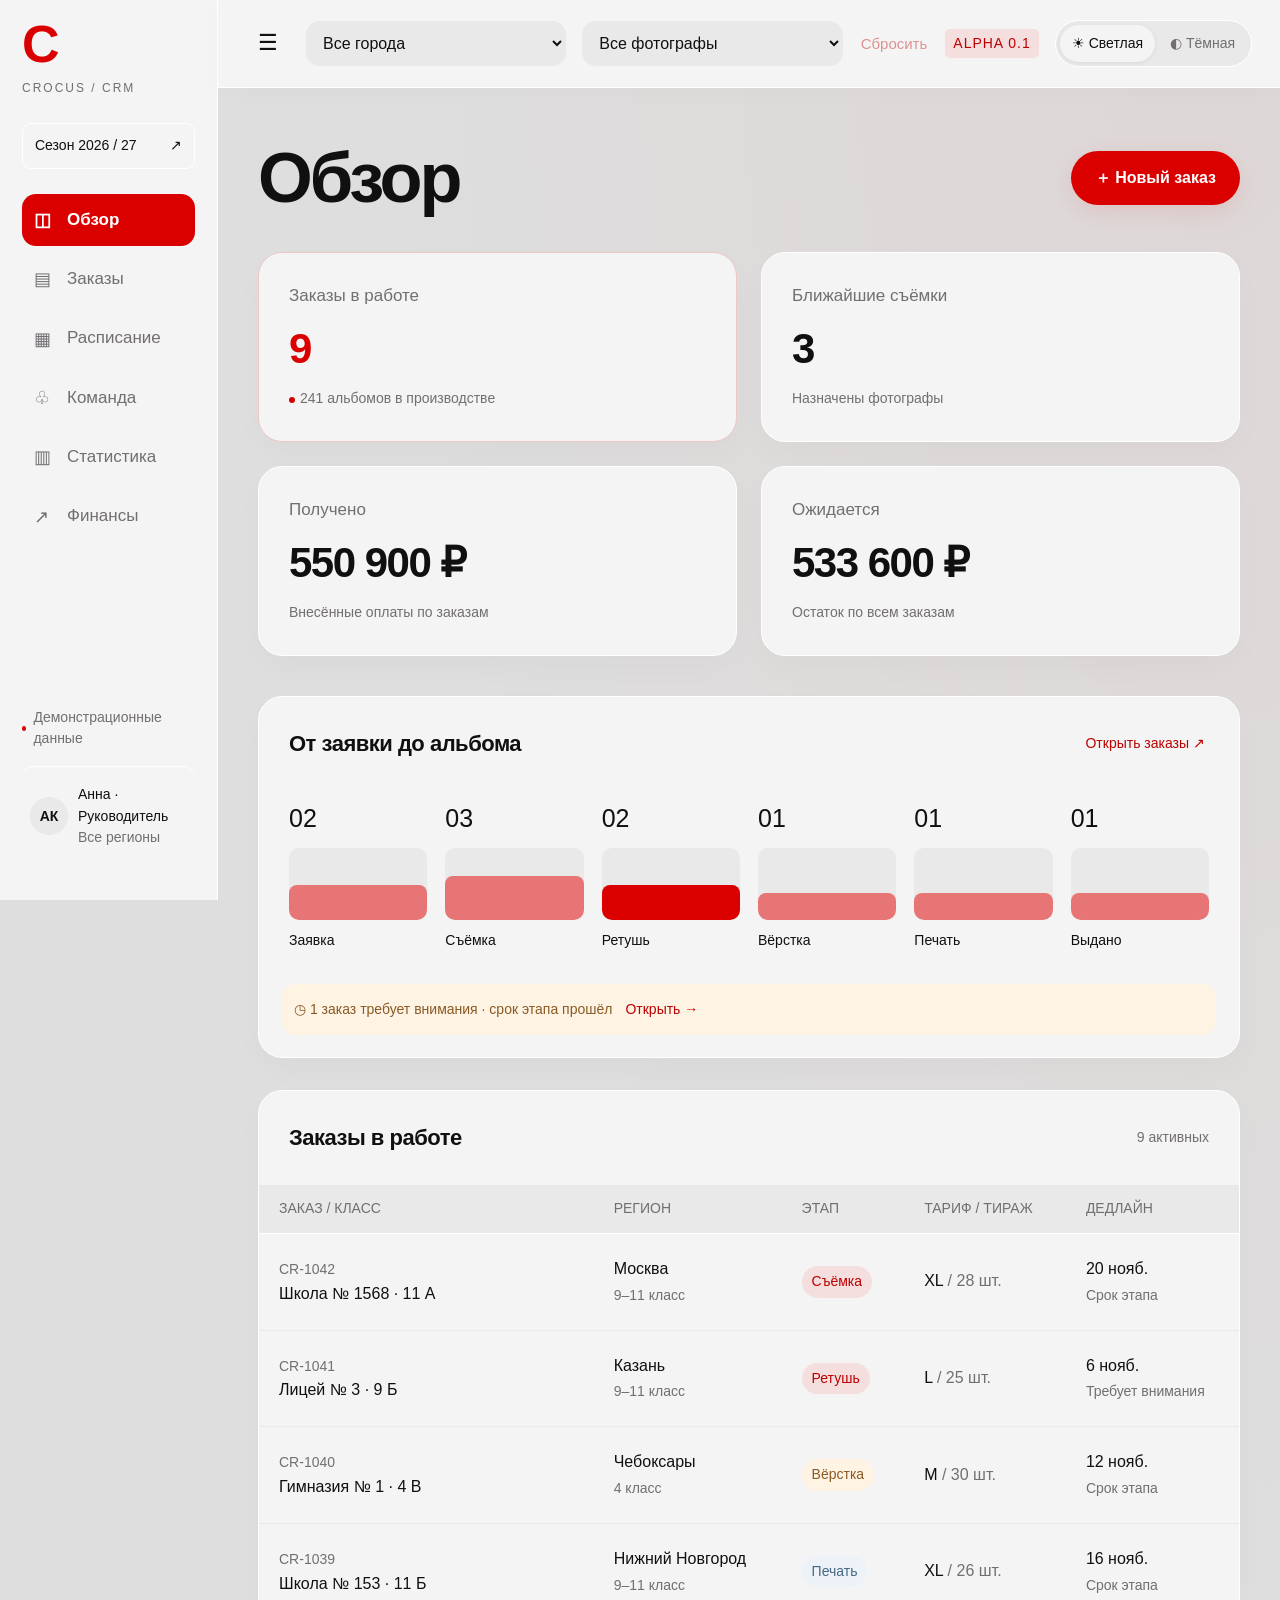
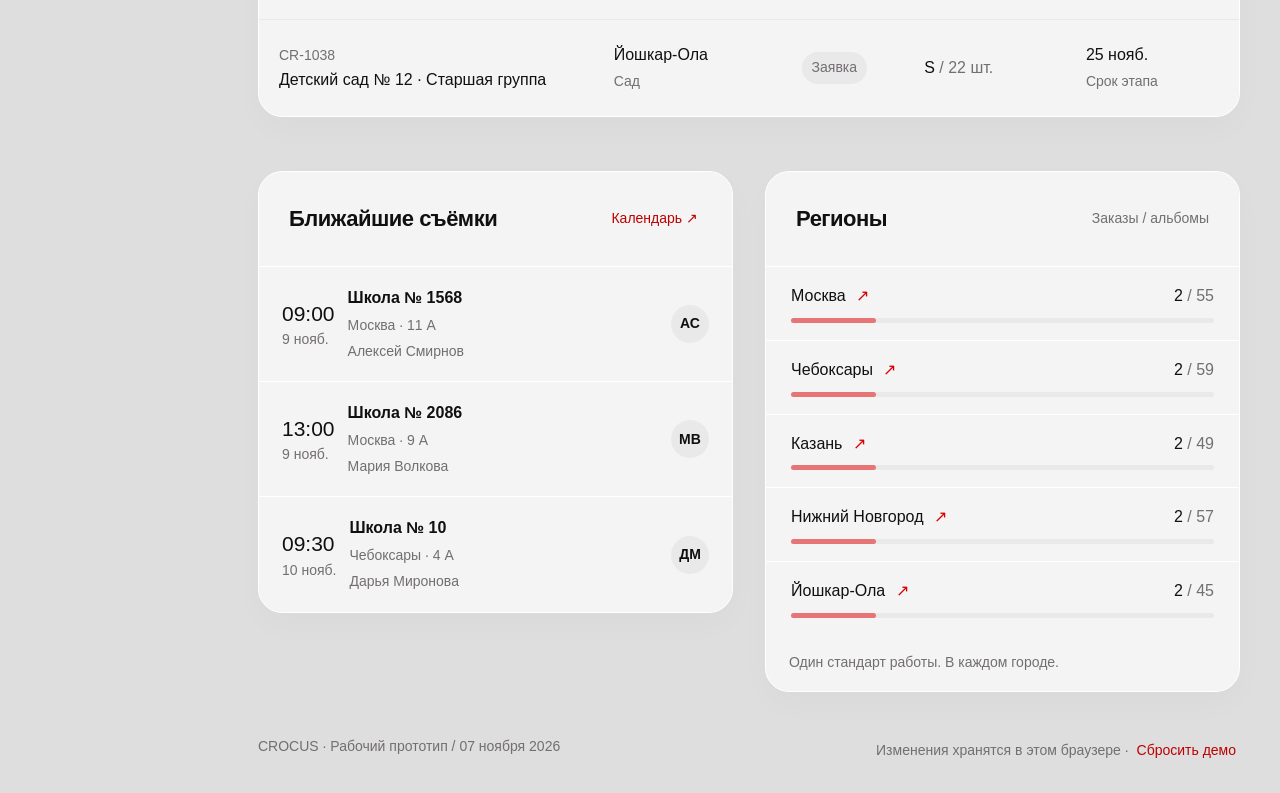
==== commit 000471f7: "Add monthly statistics filters profile and collapsible sidebar" ====
--- a/crm-demo/index.html
+++ b/crm-demo/index.html
@@ -28,7 +28,8 @@
 @media(max-width:1150px){.top .workspace-filters{flex-wrap:nowrap}.top .filter-control{min-width:140px}.topright{gap:8px}.topright .avatar,.topright .pill{display:none}}
 @media(max-width:760px){.top{position:static;padding:16px}.top .workspace-filters{flex:1 1 100%;flex-wrap:wrap;gap:12px}.top .filter-control{flex:1 1 42%;min-width:0;max-width:none}.top .filter-control .select{font-size:16px;width:100%}.topright{width:auto;margin-left:0}.clear-filters{padding:4px 0}}
 .page-actions{display:flex;justify-content:flex-end;margin-bottom:24px}.content{padding-top:24px}@media(max-width:760px){.page-actions .btn{width:100%}}.overview-heading{display:flex;justify-content:space-between;align-items:center;gap:24px;padding:20px 0 36px}.overview-heading h1{margin:0;font-family:Arial,sans-serif;font-size:clamp(52px,5.5vw,82px);font-weight:850;line-height:1.08;letter-spacing:-3px}.content:has(.overview-heading){padding-top:32px}.content:has(.overview-heading) .metrics{gap:24px;margin-bottom:40px}.content:has(.overview-heading) .metric{padding:30px;min-height:190px}.content:has(.overview-heading) .panel{margin-bottom:32px}.content:has(.overview-heading) .panelhead{padding:30px}.content:has(.overview-heading) .pipeline{padding:8px 30px 32px;gap:18px}.content:has(.overview-heading) td{padding-top:23px;padding-bottom:23px}.content:has(.overview-heading) .grid>div:last-child{gap:32px}@media(max-width:760px){.overview-heading{padding:12px 0 28px;flex-wrap:wrap}.overview-heading h1{font-size:56px;letter-spacing:-2px}.content:has(.overview-heading) .metrics{gap:14px;margin-bottom:28px}.content:has(.overview-heading) .metric{padding:20px 15px;min-height:170px}.content:has(.overview-heading) .panelhead{padding:22px}.overview-heading .btn{width:100%}}.event{background:var(--surface-soft);border-left:2px solid var(--accent);color:var(--ink)}.event small{color:var(--muted)}.event:hover{background:var(--hover)}.calendar-tools,.calendar-navigation{display:flex;align-items:center;gap:12px}.calendar-tools{justify-content:space-between;margin-bottom:24px;flex-wrap:wrap}.calendar-navigation strong{font-size:24px;font-weight:600;margin-left:12px;text-transform:capitalize}.cal-arrow{font-size:30px;width:38px;height:44px;border-radius:50%}.cal-arrow:hover{background:var(--surface-soft)}.calendar-panel{border-radius:22px}.cal-scroll{overflow:auto;max-height:780px}.cal-layout{min-width:1000px}.cal-header{display:grid;grid-template-columns:64px repeat(7,minmax(0,1fr));position:sticky;top:0;z-index:2;background:var(--surface);border-bottom:1px solid var(--line)}.cal-dayname{text-align:center;padding:18px 5px;color:var(--muted);font-size:13px}.cal-dayname b{display:block;font-size:30px;color:var(--ink);font-weight:500;margin:5px auto 0;width:46px;height:46px;line-height:46px}.cal-corner{font-size:11px;padding:24px 5px;color:var(--muted)}.today-number{background:var(--accent);color:white!important;border-radius:50%;display:inline-block}.week-grid{display:grid;grid-template-columns:64px repeat(7,minmax(0,1fr));height:720px}.hour-column div{height:60px;text-align:right;padding-right:10px;font-size:12px;color:var(--muted)}.time-day{position:relative;border-left:1px solid var(--line);background:repeating-linear-gradient(to bottom,transparent 0,transparent 59px,var(--line) 59px,var(--line) 60px)}.timed-event{position:absolute;left:3px;right:3px;min-height:35px}.cal-event{display:flex;flex-direction:column;text-align:left;width:100%;height:100%;padding:10px 8px;background:var(--surface-soft);border-radius:9px;border-left:3px solid var(--event-color);color:var(--ink);overflow:hidden;gap:5px;line-height:1.35}.cal-event b{font-size:14px;font-weight:600}.cal-event span,.cal-event small{font-size:13px;color:var(--muted)}.cal-event:hover{box-shadow:0 3px 12px #0002}.month .cal-header{grid-template-columns:repeat(7,minmax(0,1fr))}.month .cal-corner{display:none}.month-grid{display:grid;grid-template-columns:repeat(7,minmax(0,1fr))}.month-day{min-height:145px;border-right:1px solid var(--line);border-bottom:1px solid var(--line);padding:9px 6px}.month-date{display:block;text-align:center;font-size:15px;width:30px;height:30px;line-height:30px;margin:0 auto 7px}.outside{opacity:.45}.cal-event.compact{height:auto;min-height:32px;margin-bottom:5px;padding:5px 7px;gap:2px}.compact b{font-size:12px}.compact span{font-size:11px}.calendar-note{font-size:14px}.calendar-navigation .btn{box-shadow:none}@media(max-width:760px){.calendar-navigation{flex-wrap:wrap}.calendar-navigation strong{font-size:20px}.cal-scroll{max-height:650px}}
-.stats-period{display:flex;align-items:center;gap:24px;flex-wrap:wrap;margin-bottom:20px}.stats-period strong{font-size:26px}.stats-metrics{display:grid;grid-template-columns:repeat(3,minmax(0,1fr));gap:24px;margin:28px 0}.stat-change{font-size:18px;font-weight:600;color:var(--ink)}.stat-change span{font-size:14px;font-weight:400}.stats-charts{display:grid;grid-template-columns:1.3fr 1fr;gap:26px}.stat-bars{height:180px;display:flex;align-items:flex-end;justify-content:space-around;padding:20px 25px}.stat-bar-group{text-align:center;font-size:14px}.bar-pair{display:flex;align-items:flex-end;gap:8px;height:100px;margin:10px 0}.bar-pair div{width:35px;background:var(--muted);border-radius:5px 5px 0 0}.bar-pair div+div{background:var(--accent)}.stats-insights{padding:0 28px 20px}.stats-insights p{margin-bottom:24px}@media(max-width:1000px){.stats-metrics{grid-template-columns:1fr 1fr}.stats-charts{grid-template-columns:1fr}}@media(max-width:600px){.stats-metrics{grid-template-columns:1fr}.stats-period strong{font-size:22px}}</style></head><body><div class="app"><aside class="side"><div class="brand" aria-label="Crocus">C</div><div class="subbrand">CROCUS / CRM</div><div class="season"><span>Сезон 2026 / 27</span><span>↗</span></div><nav class="nav"><button data-nav="overview" class="active"><span class="ico">◫</span>Обзор</button><button data-nav="orders"><span class="ico">▤</span>Заказы</button><button data-nav="schedule"><span class="ico">▦</span>Расписание</button><button data-nav="team"><span class="ico">♧</span>Команда</button><button data-nav="stats"><span class="ico">▥</span>Статистика</button><button data-nav="finance"><span class="ico">↗</span>Финансы</button></nav><div class="bottom"><div class="demo">Демонстрационные данные</div><div class="user"><span class="avatar">АК</span><div style="color:var(--ink)">Анна · Руководитель<div class="muted" style="font-size:14px">Все регионы</div></div></div></div></aside><main class="main"><header class="top"><div class="crumb">Рабочее пространство <span style="padding:0 12px">/</span><strong id="breadcrumb">Обзор</strong></div><section class="workspace-filters" aria-label="Общие фильтры"><div class="filter-control"><select id="city" class="select" aria-label="Регион"><option value="">Все города</option>Москва</option>Чебоксары</option>Казань</option>Нижний Новгород</option>Йошкар-Ола</option></select></div><div class="filter-control"><select id="personFilter" class="select" aria-label="Фотограф"><option value="">Все фотографы</option></select></div><button id="clearFilters" class="clear-filters" type="button">Сбросить</button><div class="filter-context" id="filterContext">Вся компания</div></section><div class="topright"><span class="pill">ALPHA 0.1</span><div class="theme-switch" role="group" aria-label="Тема интерфейса"><button data-theme="light">☀ Светлая</button><button data-theme="dark">◐ Тёмная</button></div><span class="avatar">АК</span></div></header><div class="content"><div id="screen"></div><footer class="footer"><span>CROCUS · Рабочий прототип / 07 ноября 2026</span><span>Изменения хранятся в этом браузере · <button class="textbtn" id="reset">Сбросить демо</button></span></footer></div></main></div><div id="modal"></div><div id="toast" class="toast hide" role="status"></div>
+.stats-period{display:flex;align-items:center;gap:24px;flex-wrap:wrap;margin-bottom:20px}.stats-period strong{font-size:26px}.stats-metrics{display:grid;grid-template-columns:repeat(3,minmax(0,1fr));gap:24px;margin:28px 0}.stat-change{font-size:18px;font-weight:600;color:var(--ink)}.stat-change span{font-size:14px;font-weight:400}.stats-charts{display:grid;grid-template-columns:1.3fr 1fr;gap:26px}.stat-bars{height:180px;display:flex;align-items:flex-end;justify-content:space-around;padding:20px 25px}.stat-bar-group{text-align:center;font-size:14px}.bar-pair{display:flex;align-items:flex-end;gap:8px;height:100px;margin:10px 0}.bar-pair div{width:35px;background:var(--muted);border-radius:5px 5px 0 0}.bar-pair div+div{background:var(--accent)}.stats-insights{padding:0 28px 20px}.stats-insights p{margin-bottom:24px}@media(max-width:1000px){.stats-metrics{grid-template-columns:1fr 1fr}.stats-charts{grid-template-columns:1fr}}@media(max-width:600px){.stats-metrics{grid-template-columns:1fr}.stats-period strong{font-size:22px}}.cal-school{font-size:13px;line-height:1.25;font-weight:600}.cal-type{font-weight:600!important;color:var(--ink)!important}.cal-event{gap:3px;padding:7px}.compact .cal-school{font-size:12px}.compact .cal-type{font-size:11px}.timed-event .cal-event small{font-size:12px}.positive{color:#23885f}.negative{color:#d6333f}body[data-theme="dark"] .positive{color:#64d6a3}body[data-theme="dark"] .negative{color:#ff858b}.trend-chart{width:100%;padding:15px 22px;display:block}.chart-legend{display:flex;gap:25px;padding:0 30px 30px;color:#29946b;font-size:14px}.side{padding-top:20px}.brand{font-size:52px;letter-spacing:-3px}.subbrand{font-size:12px;margin-top:10px}.season{margin-top:25px}.menu-toggle{font-size:22px;border-radius:10px;padding:8px 12px}.profile-link{width:100%;text-align:left;color:var(--ink);font:inherit;border-radius:12px;padding:17px 8px;cursor:pointer}.profile-link:hover{background:var(--surface-soft)}.sidebar-collapsed .app{grid-template-columns:0 minmax(0,1fr)}.sidebar-collapsed .side{visibility:hidden;overflow:hidden;padding:0;border:0;width:0}.profile-page{padding:45px;max-width:900px}.profile-avatar{width:100px;height:100px;display:grid;place-items:center;border-radius:50%;background:var(--accent-soft);font-size:32px;font-weight:700}.profile-page h2{font-size:36px;margin:25px 0 8px}.profile-details{margin:35px 0}.profile-details>div{display:flex;justify-content:space-between;gap:20px;padding:22px 0;border-top:1px solid var(--line);font-size:17px}.profile-details span{color:var(--muted)}@media(max-width:760px){.sidebar-collapsed .side{display:none}.sidebar-collapsed .app{display:block}.profile-page{padding:25px}.profile-details>div{flex-direction:column;gap:5px}}
+.stats-month{font-size:24px;font-weight:600;min-width:240px;padding:12px 18px}</style></head><body><div class="app"><aside class="side"><div class="brand" aria-label="Crocus">C</div><div class="subbrand">CROCUS / CRM</div><div class="season"><span>Сезон 2026 / 27</span><span>↗</span></div><nav class="nav"><button data-nav="overview" class="active"><span class="ico">◫</span>Обзор</button><button data-nav="orders"><span class="ico">▤</span>Заказы</button><button data-nav="schedule"><span class="ico">▦</span>Расписание</button><button data-nav="team"><span class="ico">♧</span>Команда</button><button data-nav="stats"><span class="ico">▥</span>Статистика</button><button data-nav="finance"><span class="ico">↗</span>Финансы</button></nav><div class="bottom"><div class="demo">Демонстрационные данные</div><button class="user profile-link" data-nav="profile"><span class="avatar">АК</span><div style="color:var(--ink)">Анна · Руководитель<div class="muted" style="font-size:14px">Все регионы</div></div></button></div></aside><main class="main"><header class="top"><button class="menu-toggle" data-toggle-menu="1" aria-label="Свернуть меню">☰</button><div class="crumb">Рабочее пространство <span style="padding:0 12px">/</span><strong id="breadcrumb">Обзор</strong></div><section class="workspace-filters" aria-label="Общие фильтры"><div class="filter-control"><select id="city" class="select" aria-label="Регион"><option value="">Все города</option>Москва</option>Чебоксары</option>Казань</option>Нижний Новгород</option>Йошкар-Ола</option></select></div><div class="filter-control"><select id="personFilter" class="select" aria-label="Фотограф"><option value="">Все фотографы</option></select></div><button id="clearFilters" class="clear-filters" type="button">Сбросить</button><div class="filter-context" id="filterContext">Вся компания</div></section><div class="topright"><span class="pill">ALPHA 0.1</span><div class="theme-switch" role="group" aria-label="Тема интерфейса"><button data-theme="light">☀ Светлая</button><button data-theme="dark">◐ Тёмная</button></div></div></header><div class="content"><div id="screen"></div><footer class="footer"><span>CROCUS · Рабочий прототип / 07 ноября 2026</span><span>Изменения хранятся в этом браузере · <button class="textbtn" id="reset">Сбросить демо</button></span></footer></div></main></div><div id="modal"></div><div id="toast" class="toast hide" role="status"></div>
 <script>
 'use strict';
 const cities=['Москва','Чебоксары','Казань','Нижний Новгород','Йошкар-Ола'];
@@ -55,7 +56,7 @@
 function scoped(){return orders.filter(o=>(!region||o.city===region)&&(personFilter===''||o.photographer===Number(personFilter)))}
 function visible(){return scoped().filter(o=>(!query||(o.school+' '+o.group+' '+o.id+' '+o.city).toLowerCase().includes(query.toLowerCase()))&&(filterStage===''||o.stage===Number(filterStage)))}
 function tag(o){return `<span class="tag ${o.stage===0?'gray':o.stage===3?'warm':o.stage===4?'blue':''}">${stages[o.stage]}</span>`}
-function heading(k,title,desc,action=true){const titles={overview:'Обзор',orders:'Заказы',schedule:'Расписание',team:'Команда',finance:'Финансы',stats:'Статистика'};return '<div class="overview-heading"><h1>'+titles[page]+'</h1>'+(action?'<button class="btn" data-action="new">＋ Новый заказ</button>':'')+'</div>'}
+function heading(k,title,desc,action=true){const titles={overview:'Обзор',orders:'Заказы',schedule:'Расписание',team:'Команда',finance:'Финансы',stats:'Статистика',profile:'Профиль'};return '<div class="overview-heading"><h1>'+titles[page]+'</h1>'+(action?'<button class="btn" data-action="new">＋ Новый заказ</button>':'')+'</div>'}
 
 function metrics(){const a=scoped(),active=a.filter(o=>o.stage<5);return `<div class="metrics">${[['Заказы в работе',active.length,active.reduce((s,o)=>s+o.qty,0)+' альбомов в производстве'],['Ближайшие съёмки',a.filter(o=>o.stage===1).length,'Назначены фотографы'],['Получено',money(a.reduce((s,o)=>s+o.paid,0)),'Внесённые оплаты по заказам'],['Ожидается',money(a.reduce((s,o)=>s+total(o)-o.paid,0)),'Остаток по всем заказам']].map((m,i)=>`<div class="metric"><div class="label">${m[0]}</div><div class="num" style="${i>1?'font-size:27px':''}">${m[1]}</div><div class="hint">${i===0?'<span class="dot"></span>':''}${m[2]}</div></div>`).join('')}</div>`}
 function rows(a,financial=false){return a.map(o=>`<tr class="orderrow" data-order="${o.id}" tabindex="0" role="button" aria-label="Открыть заказ ${o.id}"><td><span class="muted" style="font-size:14px">CR-${o.id}</span><div>${esc(o.school)} · ${esc(o.group)}</div></td><td>${esc(o.city)}<small>${esc(o.category)}</small></td>${financial?`<td>${money(total(o))}</td><td>${money(o.paid)}</td><td>${money(total(o)-o.paid)}</td>`:`<td>${tag(o)}</td><td>${o.tariff} <span class="muted">/ ${o.qty} шт.</span></td><td>${date(o.deadline)}<small>${o.deadline<'2026-11-07'&&o.stage<5?'Требует внимания':'Срок этапа'}</small></td>`}</tr>`).join('')||'<tr><td colspan="5" class="empty">Заказов по этим условиям нет</td></tr>'}
@@ -66,14 +67,16 @@
 let weekStart='2026-11-09',calendarMode='week';
 const iso=d=>new Date(d.getTime()-d.getTimezoneOffset()*60000).toISOString().slice(0,10);
 function shiftWeek(n){const d=new Date(weekStart+'T12:00:00');if(calendarMode==='month'){d.setDate(1);d.setMonth(d.getMonth()+n)}else d.setDate(d.getDate()+7*n);weekStart=iso(d);render()}
-function calendarEvents(){const extra=Array.from({length:48},(_,i)=>({id:'demo'+i,school:['Школа № 24','Лицей № 8','Гимназия № 5','Школа № 112'][i%4],group:['4 А','9 Б','11 А'][i%3],city:cities[i%5],photographer:(i%5)*4+i%4,date:'2026-11-'+String(2+Math.floor(i/2)).padStart(2,'0'),time:['09:00','13:00'][i%2],duration:90,stage:1,sample:true}));return [...orders.filter(o=>o.stage===1),...extra].filter(o=>(!region||o.city===region)&&(personFilter===''||o.photographer===Number(personFilter)))}
-function calendarCard(o,compact=false){return `<button class="cal-event ${compact?'compact':''}" ${o.sample?'data-sample="1"':'data-order="'+o.id+'"'} style="--event-color:${['#687f9b','#8873a1','#638b80','#a28a5e','#8b7b72'][cities.indexOf(o.city)]}"><b>${o.time} · ${esc(o.school)}</b><span>${esc(o.group)} · ${esc(o.city)}</span>${compact?'':'<small>'+esc(team[o.photographer].name)+'</small>'}</button>`}
+function calendarEvents(){const extra=Array.from({length:48},(_,i)=>({id:'demo'+i,school:['Школа № 24','Лицей № 8','Гимназия № 5','Школа № 112'][i%4],group:['4 А','9 Б','11 А'][i%3],city:cities[i%5],photographer:(i%5)*4+i%4,date:'2026-11-'+String(2+Math.floor(i/2)).padStart(2,'0'),time:(i%2===0?['08:00','09:30','10:00','08:45','11:00','09:00','10:30'][Math.floor(i/2)%7]:['13:00','15:30','14:00','16:00','13:30','15:00','14:30'][Math.floor(i/2)%7]),duration:[60,120,90,150,75,105,180][i%7],locationType:['Школа','Студия','Улица'][i%3],stage:1,sample:true}));return [...orders.filter(o=>o.stage===1),...extra].filter(o=>(!region||o.city===region)&&(personFilter===''||o.photographer===Number(personFilter)))}
+function calendarCard(o,compact=false){const endMinutes=Number(o.time.slice(0,2))*60+Number(o.time.slice(3))+o.duration,end=String(Math.floor(endMinutes/60)).padStart(2,'0')+':'+String(endMinutes%60).padStart(2,'0');return `<button class="cal-event ${compact?'compact':''}" ${o.sample?'data-sample="1"':'data-order="'+o.id+'"'} style="--event-color:${['#687f9b','#8873a1','#638b80','#a28a5e','#8b7b72'][cities.indexOf(o.city)]}"><b>${o.time}–${end}</b><strong class="cal-school">${esc(o.school)}</strong><span class="cal-type">${esc(o.locationType||'Школа')} · ${o.duration} мин.</span><span>${esc(o.group)} · ${esc(o.city)}</span>${compact?'':'<small>'+esc(team[o.photographer].name)+'</small>'}</button>`}
 function schedule(){const anchor=new Date(weekStart+'T12:00:00'),events=calendarEvents();let days=[],label='';if(calendarMode==='month'){const first=new Date(anchor.getFullYear(),anchor.getMonth(),1,12);const offset=(first.getDay()+6)%7;const start=new Date(first);start.setDate(1-offset);days=Array.from({length:42},(_,i)=>{const d=new Date(start);d.setDate(start.getDate()+i);return iso(d)});label=anchor.toLocaleDateString('ru-RU',{month:'long',year:'numeric'})}else{const start=new Date(anchor);start.setDate(anchor.getDate()-(anchor.getDay()+6)%7);days=Array.from({length:7},(_,i)=>{const d=new Date(start);d.setDate(start.getDate()+i);return iso(d)});label=date(days[0])+' — '+date(days[6])+' '+anchor.getFullYear()}
-return heading('','', '',false)+`<div class="calendar-tools"><div class="calendar-navigation"><button class="btn light" data-cal-today="1">Сегодня</button><button class="cal-arrow" data-week="-1" aria-label="Предыдущий период">‹</button><button class="cal-arrow" data-week="1" aria-label="Следующий период">›</button><strong>${label}</strong></div><div class="viewtabs"><button data-cal-mode="week" class="${calendarMode==='week'?'active':''}">Неделя</button><button data-cal-mode="month" class="${calendarMode==='month'?'active':''}">Месяц</button></div></div><section class="panel calendar-panel"><div class="cal-scroll"><div class="cal-layout ${calendarMode}"><div class="cal-header"><div class="cal-corner">${calendarMode==='week'?'GMT+3':''}</div>${(calendarMode==='week'?days:['Пн','Вт','Ср','Чт','Пт','Сб','Вс']).map((d,i)=>`<div class="cal-dayname">${['ПН','ВТ','СР','ЧТ','ПТ','СБ','ВС'][i]}${calendarMode==='week'?'<b class="'+(d==='2026-11-07'?'today-number':'')+'">'+Number(d.slice(-2))+'</b>':''}</div>`).join('')}</div>${calendarMode==='month'?`<div class="month-grid">${days.map(d=>`<div class="month-day ${Number(d.slice(5,7))!==anchor.getMonth()+1?'outside':''}"><span class="month-date ${d==='2026-11-07'?'today-number':''}">${Number(d.slice(-2))}</span>${events.filter(o=>o.date===d).sort((a,b)=>a.time.localeCompare(b.time)).map(o=>calendarCard(o,true)).join('')}</div>`).join('')}</div>`:`<div class="week-grid"><div class="hour-column">${Array.from({length:12},(_,i)=>'<div>'+(i+7)+':00</div>').join('')}</div>${days.map(d=>`<div class="time-day">${events.filter(o=>o.date===d).map(o=>{const start=Number(o.time.slice(0,2))*60+Number(o.time.slice(3))-420;return '<div class="timed-event" style="top:'+start+'px;height:'+o.duration+'px">'+calendarCard(o)+'</div>'}).join('')}</div>`).join('')}</div>`}</div></div></section><p class="muted calendar-note">Ноябрь заполнен примерами съёмок. Демо-карточки отмечены при открытии; заказы из CRM можно редактировать.</p>`}
+return heading('','', '',false)+`<div class="calendar-tools"><div class="calendar-navigation"><button class="btn light" data-cal-today="1">Сегодня</button><button class="cal-arrow" data-week="-1" aria-label="Предыдущий период">‹</button><button class="cal-arrow" data-week="1" aria-label="Следующий период">›</button><strong>${label}</strong></div><div class="viewtabs"><button data-cal-mode="week" class="${calendarMode==='week'?'active':''}">Неделя</button><button data-cal-mode="month" class="${calendarMode==='month'?'active':''}">Месяц</button></div></div><section class="panel calendar-panel"><div class="cal-scroll"><div class="cal-layout ${calendarMode}"><div class="cal-header"><div class="cal-corner">${calendarMode==='week'?'GMT+3':''}</div>${(calendarMode==='week'?days:['Пн','Вт','Ср','Чт','Пт','Сб','Вс']).map((d,i)=>`<div class="cal-dayname">${['ПН','ВТ','СР','ЧТ','ПТ','СБ','ВС'][i]}${calendarMode==='week'?'<b class="'+(d==='2026-11-07'?'today-number':'')+'">'+Number(d.slice(-2))+'</b>':''}</div>`).join('')}</div>${calendarMode==='month'?`<div class="month-grid">${days.map(d=>`<div class="month-day ${Number(d.slice(5,7))!==anchor.getMonth()+1?'outside':''}"><span class="month-date ${d==='2026-11-07'?'today-number':''}">${Number(d.slice(-2))}</span>${events.filter(o=>o.date===d).sort((a,b)=>a.time.localeCompare(b.time)).map(o=>calendarCard(o,true)).join('')}</div>`).join('')}</div>`:`<div class="week-grid"><div class="hour-column">${Array.from({length:12},(_,i)=>'<div>'+(i+7)+':00</div>').join('')}</div>${days.map(d=>`<div class="time-day">${events.filter(o=>o.date===d).map((o,eventIndex,dayEvents)=>{const overlapping=dayEvents.filter(x=>{const mins=t=>Number(t.slice(0,2))*60+Number(t.slice(3));return mins(x.time)<mins(o.time)+o.duration&&mins(o.time)<mins(x.time)+x.duration});const lane=overlapping.findIndex(x=>x===o),width=100/overlapping.length;const start=Number(o.time.slice(0,2))*60+Number(o.time.slice(3))-420;return '<div class="timed-event" style="top:'+start+'px;height:'+o.duration+'px;left:calc('+lane*width+'% + 3px);width:calc('+width+'% - 6px)">'+calendarCard(o)+'</div>'}).join('')}</div>`).join('')}</div>`}</div></div></section><p class="muted calendar-note">Ноябрь заполнен примерами съёмок. Демо-карточки отмечены при открытии; заказы из CRM можно редактировать.</p>`}
 function teamScreen(){return heading('Люди','Команда','Загрузка фотографов по регионам и активным заказам.',false)+`<div class="teamgrid">${team.map((p,i)=>({...p,i})).filter(p=>(!region||p.city===region)&&(personFilter===''||p.i===Number(personFilter))).map(p=>{const a=scoped().filter(o=>o.photographer===p.i&&o.stage<5),s=a.filter(o=>o.stage===1);return `<article class="person"><span class="avatar">${initial(p.name)}</span><strong>${p.name}</strong><div class="muted" style="font-size:14px">Фотограф · ${p.city}</div><div class="load">${a.length} активных заказов · ${s.length} съёмок</div><div class="track" style="margin-top:9px"><span style="width:${Math.min(a.length*25,100)}%"></span></div>${a.length?`<button class="textbtn" style="margin-top:12px;padding-left:0" data-order="${a[0].id}">Открыть заказ →</button>`:'<div class="tag gray" style="margin-top:15px">Свободен для назначения</div>'}</article>`}).join('')}</div>`}
 function finance(){return heading('Контроль оплат','Финансы','Стоимость заказов, внесённые оплаты и остатки. Все суммы — демо.',false)+metrics()+`<section class="panel"><div class="panelhead"><h2>Оплаты по заказам</h2><button class="textbtn" data-action="export">Скачать CSV ↓</button></div>${ordertable(scoped(),true)}</section><p class="muted" style="font-size:14px">Это учёт оплат по заказам. Расходы, прибыль и выплаты команде в демо не рассчитываются.</p>`}
-function statistics(){const cityFactor=region?(.16+cities.indexOf(region)*.02):1,personFactor=personFilter!==''?.05:1,f=cityFactor*personFactor;const current=[Math.round(1280000*f),Math.max(1,Math.round(42*f)),Math.round(1280000/42),Math.round(1050000*f),Math.round(230000*f),Math.round(312*f)],previous=[Math.round(1120000*f),Math.max(1,Math.round(36*f)),Math.round(1120000/36),Math.round(890000*f),Math.round(230000*f),Math.round(278*f)];const labels=['Объём заказов','Съёмки','Средняя стоимость заказа','Получено оплат','Остаток к оплате','Альбомы'];return heading('','','',false)+`<div class="stats-period"><strong>Ноябрь 2026</strong><span class="muted">сравнение с октябрём 2026 · ДЕМО</span></div><p class="muted">Иллюстрация месячного отчёта. Ноябрь и октябрь — условные завершённые периоды, цифры не рассчитаны из заказов CRM.</p><div class="stats-metrics">${labels.map((label,i)=>{const diff=previous[i]?Math.round((current[i]-previous[i])/previous[i]*100):0;return `<article class="metric"><div class="label">${label}</div><div class="num">${[0,2,3,4].includes(i)?money(current[i]):current[i]}</div><div class="stat-change">${diff>0?'↑ +':diff<0?'↓ ':''}${diff}% <span class="muted">к прошлому месяцу</span></div><p class="muted">Октябрь: ${[0,2,3,4].includes(i)?money(previous[i]):previous[i]}</p></article>`}).join('')}</div><div class="stats-charts"><section class="panel"><div class="panelhead"><h2>Заказы по неделям</h2><span class="muted">Октябрь / Ноябрь · ₽</span></div><div class="stat-bars">${[0,1,2,3].map((n)=>{const past=[240,310,265,305][n]*f,now=[285,350,310,335][n]*f;return `<div class="stat-bar-group"><span>${Math.round(now)} тыс.</span><div class="bar-pair"><div style="height:${past/4}px" title="Октябрь: ${Math.round(past)} тыс. ₽"></div><div style="height:${now/4}px" title="Ноябрь: ${Math.round(now)} тыс. ₽"></div></div><span>${n+1} неделя</span></div>`}).join('')}</div><p class="muted" style="padding:0 25px 20px">Серый — октябрь · Красный — ноябрь</p></section><section class="panel"><div class="panelhead"><h2>Что изменилось</h2></div><div class="stats-insights">${region||personFilter!==''?'<p class="muted">Выше показан выбранный срез; ниже — пример выводов по всей компании.</p>':''}<p><b>+14% объёма заказов</b><br><span class="muted">1,28 млн ₽ против 1,12 млн ₽ — в примере по всей компании.</span></p><p><b>+6 съёмок</b><br><span class="muted">42 против 36 в прошлом месяце.</span></p><p><b>Средний заказ −2%</b><br><span class="muted">Число съёмок растёт быстрее стоимости заказов.</span></p><p><b>Для рабочей версии</b><br><span class="muted">Добавить расходы, прибыль, выплаты команде и долю выдач в срок — после появления соответствующих данных.</span></p></div></section></div>`}
-function render(){syncFilters();const labels={overview:'Обзор',orders:'Заказы',schedule:'Расписание',team:'Команда',finance:'Финансы',stats:'Статистика'};$('#breadcrumb').textContent=labels[page];document.querySelectorAll('[data-nav]').forEach(b=>b.classList.toggle('active',b.dataset.nav===page));$('#screen').innerHTML=({overview,orders:ordersScreen,schedule,team:teamScreen,finance,stats:statistics}[page])()}
+let statsMonth=10;
+function statistics(){const monthNames=['Январь','Февраль','Март','Апрель','Май','Июнь','Июль','Август','Сентябрь','Октябрь','Ноябрь','Декабрь'],season=[.45,.55,.72,.9,1.15,.65,.25,.32,.75,.875,1,1.08],scale=season[statsMonth],pastScale=statsMonth?season[statsMonth-1]:.4,currentLabel=monthNames[statsMonth],pastLabel=monthNames[(statsMonth+11)%12],cityFactor=region?(.16+cities.indexOf(region)*.02):1,personFactor=personFilter!==''?.05:1,f=cityFactor*personFactor;const values=x=>{const shoots=Math.max(1,Math.round(42*f*x)),amount=Math.round(1280000*f*x);return [amount,shoots,Math.round(amount/shoots),Math.round(1050000*f*x),Math.round(230000*f*x),Math.round(312*f*x)]},current=values(scale),previous=values(pastScale);const labels=['Объём заказов','Съёмки','Средняя стоимость заказа','Получено оплат','Остаток к оплате','Альбомы'];return heading('','','',false)+`<div class="stats-period"><select class="select stats-month" id="statsMonth" aria-label="Месяц статистики">${monthNames.map((m,i)=>'<option value="'+i+'" '+(i===statsMonth?'selected':'')+'>'+m+' 2026</option>').join('')}</select><span class="muted">${pastLabel} ${statsMonth===0?'2025':'2026'} → ${currentLabel} 2026 · Демо</span></div><div class="stats-metrics">${labels.map((label,i)=>{const diff=previous[i]?Math.round((current[i]-previous[i])/previous[i]*100):0;return `<article class="metric"><div class="label">${label}</div><div class="num">${[0,2,3,4].includes(i)?money(current[i]):current[i]}</div><div class="stat-change ${diff>0?'positive':diff<0?'negative':''}">${diff>0?'↑ +':diff<0?'↓ ':''}${diff}% <span class="muted">к прошлому месяцу</span></div><p class="muted">${pastLabel}: ${[0,2,3,4].includes(i)?money(previous[i]):previous[i]}</p></article>`}).join('')}</div><div class="stats-charts"><section class="panel"><div class="panelhead"><h2>Заказы по неделям</h2><span class="muted">${pastLabel} / ${currentLabel} · ₽</span></div><div class="stat-bars">${[0,1,2,3].map((n)=>{const past=[275,350,300,355][n]*f*pastScale,now=[285,350,310,335][n]*f*scale;return `<div class="stat-bar-group"><span>${Math.round(now)} тыс.</span><div class="bar-pair"><div style="height:${past/4}px" title="${pastLabel}: ${Math.round(past)} тыс. ₽"></div><div style="height:${now/4}px" title="${currentLabel}: ${Math.round(now)} тыс. ₽"></div></div><span>${n+1} неделя</span></div>`}).join('')}</div><p class="muted" style="padding:0 25px 20px">Серый — ${pastLabel.toLowerCase()} · Красный — ${currentLabel.toLowerCase()}</p></section><section class="panel"><div class="panelhead"><h2>Динамика съёмок</h2><span class="muted">${pastLabel} / ${currentLabel}</span></div><svg viewBox="0 0 600 230" class="trend-chart" role="img" aria-label="Демо: рост съёмок по неделям"><defs><linearGradient id="trendFill" x1="0" y1="0" x2="0" y2="1"><stop offset="0%" stop-color="#29946b" stop-opacity=".25"/><stop offset="100%" stop-color="#29946b" stop-opacity="0"/></linearGradient></defs><path d="M30 190H570M30 135H570M30 80H570" stroke="var(--line)" fill="none"/><path d="M30 ${210-35*scale} C100 ${210-35*scale} 120 ${210-85*scale} 200 ${210-75*scale} S320 ${210-115*scale} 390 ${210-110*scale} S500 ${210-160*scale} 570 ${210-170*scale} L570 210H30Z" fill="url(#trendFill)"/><path d="M30 ${210-35*pastScale} C100 ${210-35*pastScale} 130 ${210-85*pastScale} 200 ${210-75*pastScale} S320 ${210-115*pastScale} 390 ${210-110*pastScale} S500 ${210-160*pastScale} 570 ${210-170*pastScale}" stroke="var(--muted)" stroke-width="3" fill="none" stroke-dasharray="5 7"/><path d="M30 ${210-35*scale} C100 ${210-35*scale} 120 ${210-85*scale} 200 ${210-75*scale} S320 ${210-115*scale} 390 ${210-110*scale} S500 ${210-160*scale} 570 ${210-170*scale}" stroke="#29946b" stroke-width="4" fill="none" stroke-linecap="round"/></svg><div class="chart-legend"><span>● ${currentLabel}</span><span class="muted">┄ ${pastLabel}</span></div></section></div>`}
+function profileScreen(){return heading('','','',false)+`<section class="panel profile-page"><div class="profile-avatar">АК</div><h2>Анна Крылова</h2><p class="muted">Руководитель · Все регионы</p><div class="profile-details"><div><span>Компания</span><strong>Crocus Album</strong></div><div><span>Доступ</span><strong>Все разделы</strong></div><div><span>Команда</span><strong>20 фотографов · 5 городов</strong></div><div><span>Рабочий сезон</span><strong>2026 / 2027</strong></div></div><span class="tag gray">Демонстрационный профиль</span></section>`}
+function render(){syncFilters();const labels={overview:'Обзор',orders:'Заказы',schedule:'Расписание',team:'Команда',finance:'Финансы',stats:'Статистика',profile:'Профиль'};$('#breadcrumb').textContent=labels[page];document.querySelectorAll('[data-nav]').forEach(b=>b.classList.toggle('active',b.dataset.nav===page));$('#screen').innerHTML=({overview,orders:ordersScreen,schedule,team:teamScreen,finance,stats:statistics,profile:profileScreen}[page])()}
 let returnFocus;function openOrder(id){returnFocus=document.activeElement;const old=orders.find(o=>o.id===id),o=old?structuredClone(old):{id:Math.max(...orders.map(x=>x.id),1000)+1,school:'',group:'',city:region||'Москва',category:'9–11 класс',tariff:'L',qty:25,price:4100,paid:0,stage:0,date:'2026-11-09',time:'09:00',duration:120,photographer:0,contact:'',note:'',deadline:'2026-11-20',history:[]};if(!old)o.photographer=team.findIndex(p=>p.city===o.city);$('#modal').innerHTML=`<div class="overlay"><section class="drawer" role="dialog" aria-modal="true" aria-labelledby="dialogtitle"><div class="drawerhead"><span class="eyebrow">${old?'Заказ CR-'+o.id:'Новый заказ'} · демо</span><button class="close" data-action="close" aria-label="Закрыть">×</button></div><h2 id="dialogtitle">${old?esc(o.school)+' · '+esc(o.group):'Начнём с класса.'}</h2><p class="muted" style="font-size:14px">${old?'Данные, команда и следующий шаг.':'Создайте заказ и назначьте ответственного фотографа.'}</p><form id="orderform"><div class="formgrid"><div class="field"><label for="school">Школа / детский сад</label><input id="school" name="school" value="${esc(o.school)}" required maxlength="100"></div><div class="field"><label for="group">Класс / группа</label><input id="group" name="group" value="${esc(o.group)}" required maxlength="60"></div><div class="field"><label for="orderCity">Город</label><select id="orderCity" name="city">${cities.map(c=>`<option ${o.city===c?'selected':''}>${c}</option>`).join('')}</select></div><div class="field"><label for="category">Категория</label><select id="category" name="category">${['Сад','4 класс','9–11 класс'].map(c=>`<option ${o.category===c?'selected':''}>${c}</option>`).join('')}</select></div><div class="field"><label for="tariff">Тариф</label><select id="tariff" name="tariff">${Object.keys(prices).map(c=>`<option ${o.tariff===c?'selected':''}>${c}</option>`).join('')}</select></div><div class="field"><label for="qty">Тираж, экземпляров</label><input id="qty" name="qty" type="number" min="1" max="1000" value="${o.qty}" required></div><div class="field"><label for="price">Цена за экземпляр, ₽</label><input id="price" name="price" type="number" min="1" max="100000" value="${o.price}" required></div><div class="field"><label for="paid">Получено по заказу, ₽</label><input id="paid" name="paid" type="number" min="0" value="${o.paid}" required></div><div class="field"><label for="stage">Текущий этап</label><select id="stage" name="stage">${stages.map((s,i)=>`<option value="${i}" ${o.stage===i?'selected':''}>${s}</option>`).join('')}</select></div><div class="field"><label for="deadline">Срок текущего этапа</label><input id="deadline" name="deadline" type="date" value="${o.deadline}" required></div><div class="field"><label for="shootdate">Дата первой съёмки</label><input id="shootdate" name="date" type="date" value="${o.date}" required></div><div class="field"><label for="time">Начало</label><input id="time" name="time" type="time" value="${o.time}" required></div><div class="field"><label for="duration">Длительность, минут</label><input id="duration" name="duration" type="number" min="15" max="720" step="15" value="${o.duration}" required></div><div class="field"><label for="photographer">Фотограф</label><select id="photographer" name="photographer">${team.map((p,i)=>`<option value="${i}" ${o.photographer===i?'selected':''}>${p.name} · ${p.city}</option>`).join('')}</select></div><div class="field full"><label for="contact">Контакт организатора</label><input id="contact" name="contact" maxlength="150" placeholder="Имя, телефон или почта" value="${esc(o.contact)}"></div><div class="field full"><label for="note">Задача / комментарий</label><textarea id="note" name="note" rows="2" maxlength="2000">${esc(o.note)}</textarea></div></div><div class="summary"><div><small>Стоимость заказа</small><b id="calcTotal">${money(total(o))}</b></div><div><small>Остаток к оплате</small><b id="calcDebt">${money(total(o)-o.paid)}</b></div></div><div id="formerror" role="alert" style="color:#b0583d;font-size:14px;margin-top:12px"></div>${old?`<div class="timeline"><div>Заказ в демонстрационной базе<small>Вымышленный пример для презентации</small></div>${(o.history||[]).slice(-4).map(h=>`<div>${esc(h.text)}<small>${esc(h.at)}</small></div>`).join('')}</div>`:'<p class="muted" style="font-size:14px">Тарифы — редактируемые примеры. Цены и условия нужно подтвердить по каждому региону.</p>'}<div class="actions"><button type="button" class="btn light" data-action="close">Отмена</button><button class="btn green" type="submit">${old?'Сохранить изменения':'Создать заказ'} ↗</button></div></form></section></div>`;document.body.style.overflow='hidden';$('#school').focus();const form=$('#orderform');function recalc(){const sum=Number(form.qty.value)*Number(form.price.value);$('#calcTotal').textContent=money(sum);$('#calcDebt').textContent=money(sum-Number(form.paid.value));form.paid.max=String(sum)}form.addEventListener('input',recalc);form.tariff.addEventListener('change',()=>{form.price.value=prices[form.tariff.value];recalc()});recalc();form.addEventListener('submit',e=>{e.preventDefault();const d=Object.fromEntries(new FormData(form));for(const key of ['qty','price','paid','stage','duration','photographer'])d[key]=Number(d[key]);d.school=d.school.trim();d.group=d.group.trim();if(!d.school||!d.group){$('#formerror').textContent='Укажите школу и класс.';return}if(d.paid>total(d)){$('#formerror').textContent='Оплата не может превышать стоимость заказа.';return}const mins=t=>Number(t.slice(0,2))*60+Number(t.slice(3));const conflict=d.stage===1&&orders.find(x=>x.id!==o.id&&x.stage===1&&x.photographer===d.photographer&&x.date===d.date&&mins(d.time)<mins(x.time)+x.duration&&mins(x.time)<mins(d.time)+d.duration);if(conflict){$('#formerror').textContent='Фотограф занят: '+conflict.school+' в '+conflict.time+'. Выберите другое время или фотографа.';return}const history=[...(o.history||[]),{text:old?(o.stage!==d.stage?'Этап: '+stages[o.stage]+' → '+stages[d.stage]:'Данные заказа обновлены'):'Заказ создан',at:new Date().toLocaleString('ru-RU',{timeZone:'Europe/Moscow'})}];const updated={...o,...d,history};if(old)orders[orders.findIndex(x=>x.id===o.id)]=updated;else orders.unshift(updated);const persisted=save();closeModal();render();if(persisted)toast(old?'Заказ обновлён. Изменения сохранены.':'Заказ создан. Можно назначать съёмку.');})}
 function closeModal(){$('#modal').innerHTML='';document.body.style.overflow='';if(returnFocus&&document.contains(returnFocus))returnFocus.focus()}
 function exportCSV(){const clean=v=>'"'+String(v).replace(/^[=+@-]/,"'").replaceAll('"','""')+'"';const lines=[['Номер','Школа','Класс','Город','Сумма','Получено','Остаток'],...scoped().map(o=>['CR-'+o.id,o.school,o.group,o.city,total(o),o.paid,total(o)-o.paid])];const blob=new Blob(['\ufeff'+lines.map(r=>r.map(clean).join(';')).join('\r\n')],{type:'text/csv;charset=utf-8'}),url=URL.createObjectURL(blob),a=document.createElement('a');a.href=url;a.download='crocus-finance-demo.csv';a.click();setTimeout(()=>URL.revokeObjectURL(url),1000);toast('Финансы выгружены в CSV')}
@@ -88,8 +91,8 @@
 function setTheme(value){theme=value==='dark'?'dark':'light';document.body.dataset.theme=theme;document.querySelectorAll('[data-theme]').forEach(b=>{b.classList.toggle('active',b.dataset.theme===theme);b.ariaPressed=String(b.dataset.theme===theme)});try{localStorage.setItem('crocus-theme',theme)}catch{}}
 try{theme=localStorage.getItem('crocus-theme')||'light'}catch{}setTheme(theme);
 
-document.addEventListener('click',e=>{const b=e.target.closest('button,[data-order]');if(!b)return;if(b.dataset.city){region=b.dataset.city;personFilter='';query='';filterStage='';page='orders';render()}if(b.dataset.nav||b.dataset.goto){page=b.dataset.nav||b.dataset.goto;render()}if(b.dataset.order)openOrder(Number(b.dataset.order));if(b.dataset.mode){mode=b.dataset.mode;render()}if(b.dataset.week)shiftWeek(Number(b.dataset.week));if(b.dataset.calMode){calendarMode=b.dataset.calMode;render()}if(b.dataset.calToday){weekStart='2026-11-07';render()}if(b.dataset.sample)toast('Пример съёмки для демонстрации календаря');if(b.dataset.theme)setTheme(b.dataset.theme);if(b.dataset.action==='new')openOrder();if(b.dataset.action==='close')closeModal();if(b.dataset.action==='export')exportCSV()});
-document.addEventListener('input',e=>{if(e.target.id==='search'){query=e.target.value;$('#ordercontent').innerHTML=orderContent()}});document.addEventListener('change',e=>{if(e.target.id==='stageFilter'){filterStage=e.target.value;$('#ordercontent').innerHTML=orderContent()}});$('#city').addEventListener('change',e=>{region=e.target.value;if(personFilter!==''&&region&&team[Number(personFilter)].city!==region)personFilter='';render()});$('#personFilter').addEventListener('change',e=>{personFilter=e.target.value;render()});$('#clearFilters').addEventListener('click',()=>{region='';personFilter='';render()});$('#reset').addEventListener('click',()=>{if(confirm('Сбросить все изменения и вернуть демонстрационные заказы?')){orders=structuredClone(seed);save();render();toast('Демо восстановлено')}});document.addEventListener('keydown',e=>{if(e.key==='Escape')closeModal();if(e.key==='Enter'&&e.target.matches('[data-order]'))openOrder(Number(e.target.dataset.order));if(e.key==='Tab'&&$('.drawer')){const items=[...$('.drawer').querySelectorAll('button,input,select,textarea')],first=items[0],last=items.at(-1);if(e.shiftKey&&document.activeElement===first){e.preventDefault();last.focus()}else if(!e.shiftKey&&document.activeElement===last){e.preventDefault();first.focus()}}});render();
+document.addEventListener('click',e=>{const b=e.target.closest('button,[data-order]');if(!b)return;if(b.dataset.city){region=b.dataset.city;personFilter='';query='';filterStage='';page='orders';render()}if(b.dataset.nav||b.dataset.goto){page=b.dataset.nav||b.dataset.goto;render()}if(b.dataset.order)openOrder(Number(b.dataset.order));if(b.dataset.mode){mode=b.dataset.mode;render()}if(b.dataset.week)shiftWeek(Number(b.dataset.week));if(b.dataset.toggleMenu){document.body.classList.toggle('sidebar-collapsed')}if(b.dataset.calMode){calendarMode=b.dataset.calMode;render()}if(b.dataset.calToday){weekStart='2026-11-07';render()}if(b.dataset.sample)toast('Пример съёмки для демонстрации календаря');if(b.dataset.theme)setTheme(b.dataset.theme);if(b.dataset.action==='new')openOrder();if(b.dataset.action==='close')closeModal();if(b.dataset.action==='export')exportCSV()});
+document.addEventListener('input',e=>{if(e.target.id==='search'){query=e.target.value;$('#ordercontent').innerHTML=orderContent()}});document.addEventListener('change',e=>{if(e.target.id==='statsMonth'){statsMonth=Number(e.target.value);render()}if(e.target.id==='stageFilter'){filterStage=e.target.value;$('#ordercontent').innerHTML=orderContent()}});$('#city').addEventListener('change',e=>{region=e.target.value;if(personFilter!==''&&region&&team[Number(personFilter)].city!==region)personFilter='';render()});$('#personFilter').addEventListener('change',e=>{personFilter=e.target.value;render()});$('#clearFilters').addEventListener('click',()=>{region='';personFilter='';render()});$('#reset').addEventListener('click',()=>{if(confirm('Сбросить все изменения и вернуть демонстрационные заказы?')){orders=structuredClone(seed);save();render();toast('Демо восстановлено')}});document.addEventListener('keydown',e=>{if(e.key==='Escape')closeModal();if(e.key==='Enter'&&e.target.matches('[data-order]'))openOrder(Number(e.target.dataset.order));if(e.key==='Tab'&&$('.drawer')){const items=[...$('.drawer').querySelectorAll('button,input,select,textarea')],first=items[0],last=items.at(-1);if(e.shiftKey&&document.activeElement===first){e.preventDefault();last.focus()}else if(!e.shiftKey&&document.activeElement===last){e.preventDefault();first.focus()}}});render();
 </script></body></html>
 
 
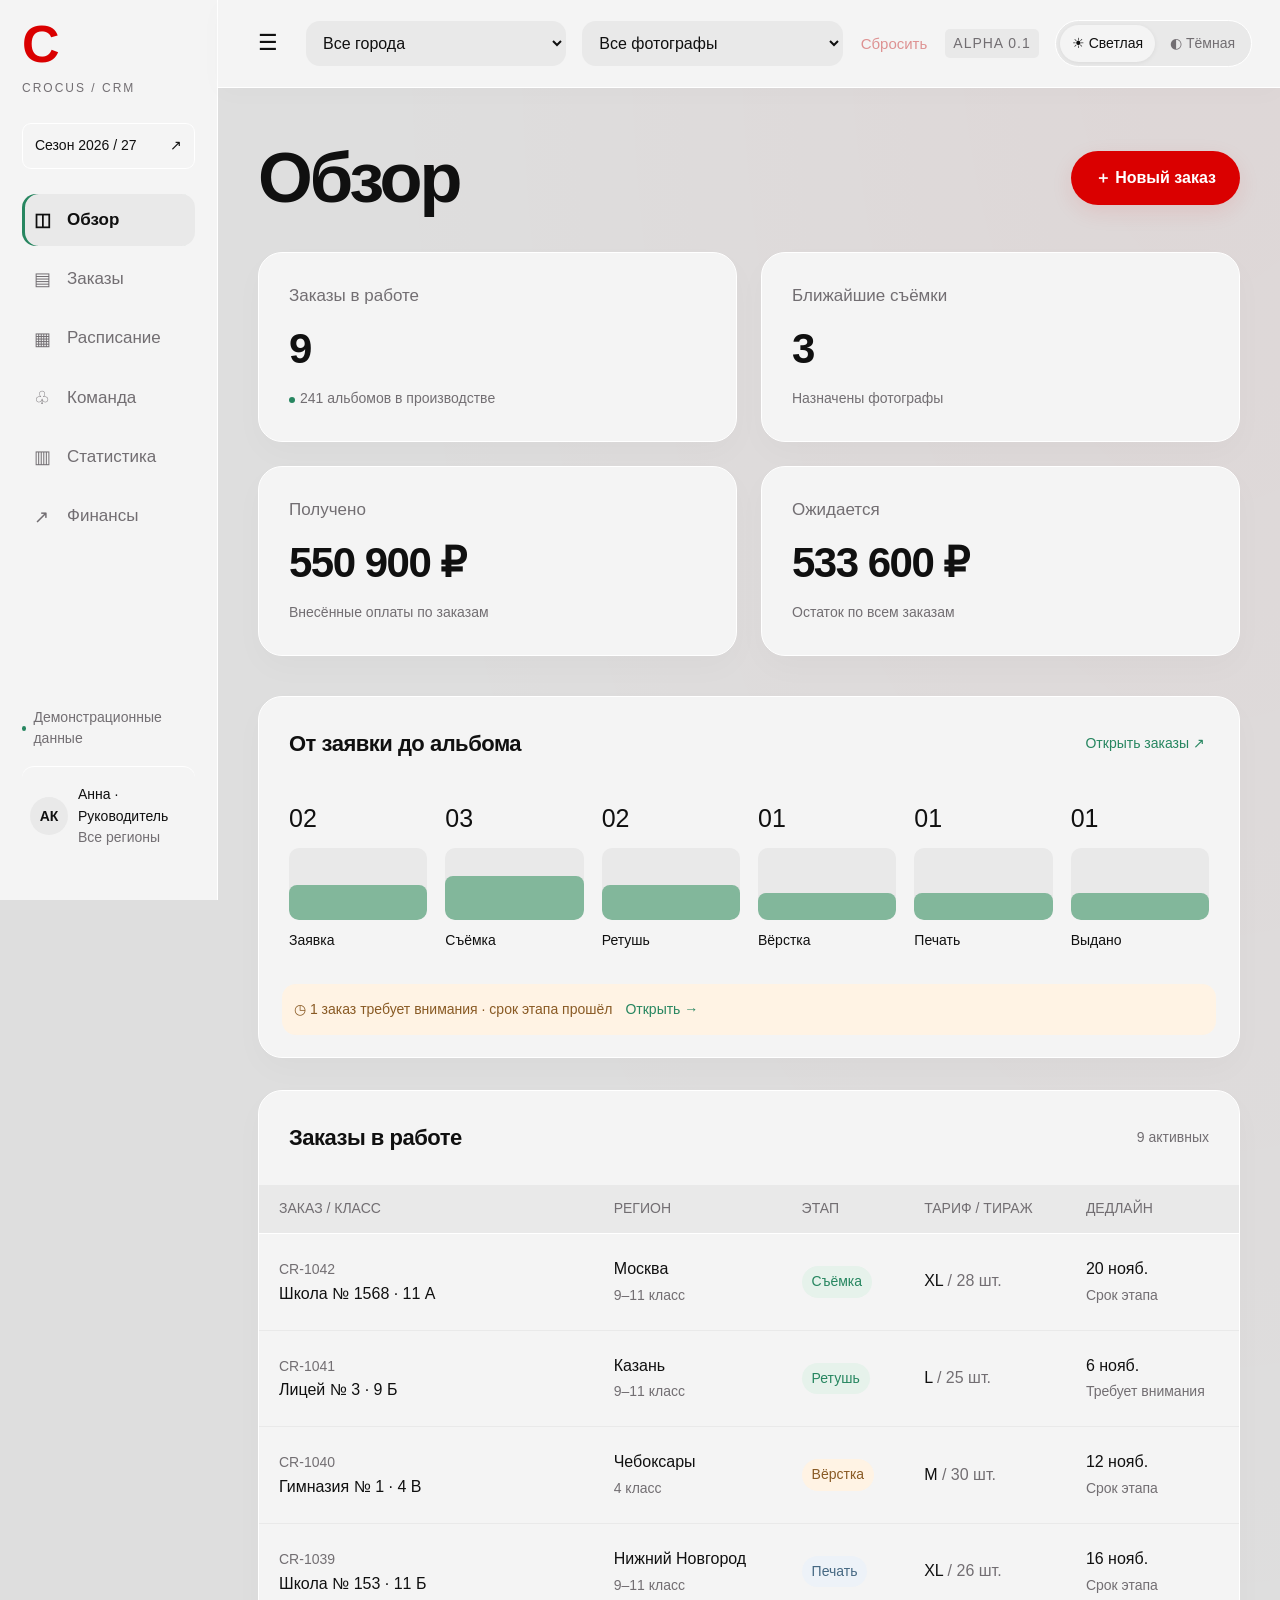
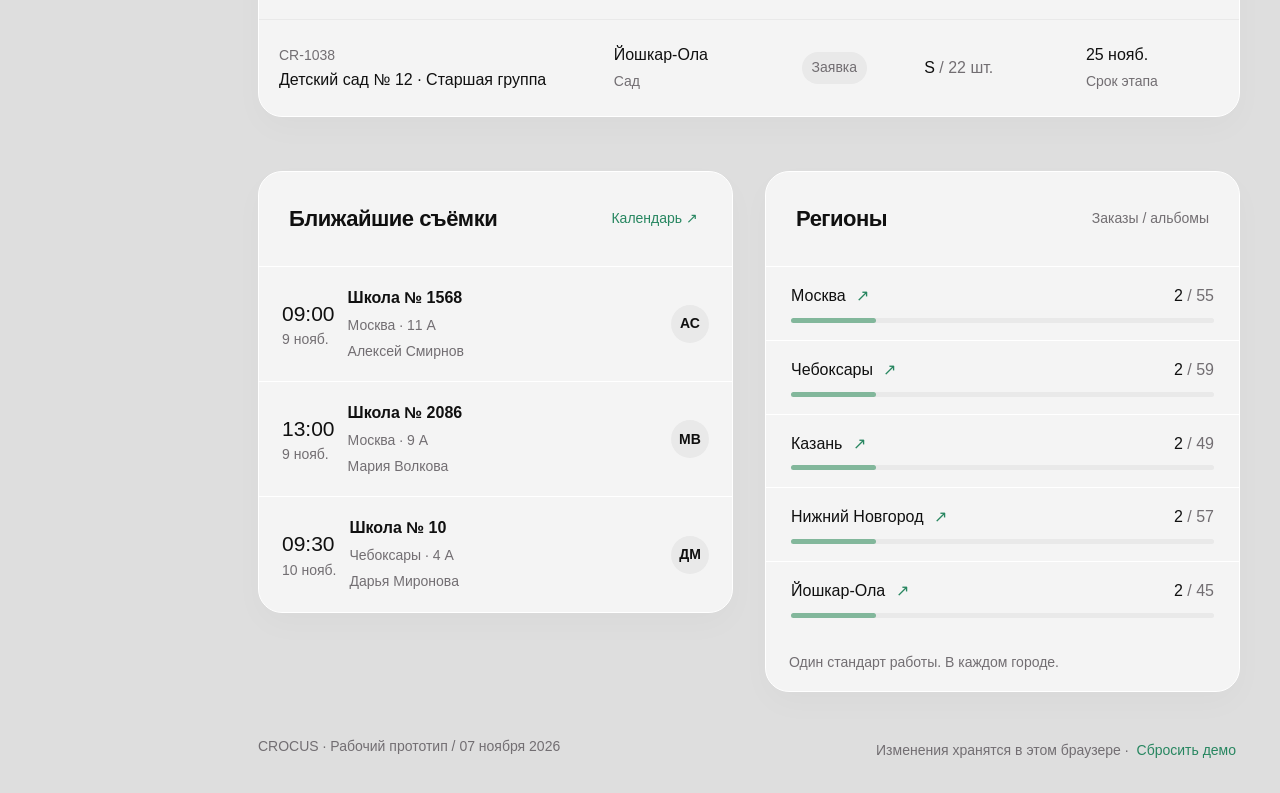
==== commit 5c235a2a: "Balance CRM palette with green accents" ====
--- a/crm-demo/index.html
+++ b/crm-demo/index.html
@@ -29,7 +29,9 @@
 @media(max-width:760px){.top{position:static;padding:16px}.top .workspace-filters{flex:1 1 100%;flex-wrap:wrap;gap:12px}.top .filter-control{flex:1 1 42%;min-width:0;max-width:none}.top .filter-control .select{font-size:16px;width:100%}.topright{width:auto;margin-left:0}.clear-filters{padding:4px 0}}
 .page-actions{display:flex;justify-content:flex-end;margin-bottom:24px}.content{padding-top:24px}@media(max-width:760px){.page-actions .btn{width:100%}}.overview-heading{display:flex;justify-content:space-between;align-items:center;gap:24px;padding:20px 0 36px}.overview-heading h1{margin:0;font-family:Arial,sans-serif;font-size:clamp(52px,5.5vw,82px);font-weight:850;line-height:1.08;letter-spacing:-3px}.content:has(.overview-heading){padding-top:32px}.content:has(.overview-heading) .metrics{gap:24px;margin-bottom:40px}.content:has(.overview-heading) .metric{padding:30px;min-height:190px}.content:has(.overview-heading) .panel{margin-bottom:32px}.content:has(.overview-heading) .panelhead{padding:30px}.content:has(.overview-heading) .pipeline{padding:8px 30px 32px;gap:18px}.content:has(.overview-heading) td{padding-top:23px;padding-bottom:23px}.content:has(.overview-heading) .grid>div:last-child{gap:32px}@media(max-width:760px){.overview-heading{padding:12px 0 28px;flex-wrap:wrap}.overview-heading h1{font-size:56px;letter-spacing:-2px}.content:has(.overview-heading) .metrics{gap:14px;margin-bottom:28px}.content:has(.overview-heading) .metric{padding:20px 15px;min-height:170px}.content:has(.overview-heading) .panelhead{padding:22px}.overview-heading .btn{width:100%}}.event{background:var(--surface-soft);border-left:2px solid var(--accent);color:var(--ink)}.event small{color:var(--muted)}.event:hover{background:var(--hover)}.calendar-tools,.calendar-navigation{display:flex;align-items:center;gap:12px}.calendar-tools{justify-content:space-between;margin-bottom:24px;flex-wrap:wrap}.calendar-navigation strong{font-size:24px;font-weight:600;margin-left:12px;text-transform:capitalize}.cal-arrow{font-size:30px;width:38px;height:44px;border-radius:50%}.cal-arrow:hover{background:var(--surface-soft)}.calendar-panel{border-radius:22px}.cal-scroll{overflow:auto;max-height:780px}.cal-layout{min-width:1000px}.cal-header{display:grid;grid-template-columns:64px repeat(7,minmax(0,1fr));position:sticky;top:0;z-index:2;background:var(--surface);border-bottom:1px solid var(--line)}.cal-dayname{text-align:center;padding:18px 5px;color:var(--muted);font-size:13px}.cal-dayname b{display:block;font-size:30px;color:var(--ink);font-weight:500;margin:5px auto 0;width:46px;height:46px;line-height:46px}.cal-corner{font-size:11px;padding:24px 5px;color:var(--muted)}.today-number{background:var(--accent);color:white!important;border-radius:50%;display:inline-block}.week-grid{display:grid;grid-template-columns:64px repeat(7,minmax(0,1fr));height:720px}.hour-column div{height:60px;text-align:right;padding-right:10px;font-size:12px;color:var(--muted)}.time-day{position:relative;border-left:1px solid var(--line);background:repeating-linear-gradient(to bottom,transparent 0,transparent 59px,var(--line) 59px,var(--line) 60px)}.timed-event{position:absolute;left:3px;right:3px;min-height:35px}.cal-event{display:flex;flex-direction:column;text-align:left;width:100%;height:100%;padding:10px 8px;background:var(--surface-soft);border-radius:9px;border-left:3px solid var(--event-color);color:var(--ink);overflow:hidden;gap:5px;line-height:1.35}.cal-event b{font-size:14px;font-weight:600}.cal-event span,.cal-event small{font-size:13px;color:var(--muted)}.cal-event:hover{box-shadow:0 3px 12px #0002}.month .cal-header{grid-template-columns:repeat(7,minmax(0,1fr))}.month .cal-corner{display:none}.month-grid{display:grid;grid-template-columns:repeat(7,minmax(0,1fr))}.month-day{min-height:145px;border-right:1px solid var(--line);border-bottom:1px solid var(--line);padding:9px 6px}.month-date{display:block;text-align:center;font-size:15px;width:30px;height:30px;line-height:30px;margin:0 auto 7px}.outside{opacity:.45}.cal-event.compact{height:auto;min-height:32px;margin-bottom:5px;padding:5px 7px;gap:2px}.compact b{font-size:12px}.compact span{font-size:11px}.calendar-note{font-size:14px}.calendar-navigation .btn{box-shadow:none}@media(max-width:760px){.calendar-navigation{flex-wrap:wrap}.calendar-navigation strong{font-size:20px}.cal-scroll{max-height:650px}}
 .stats-period{display:flex;align-items:center;gap:24px;flex-wrap:wrap;margin-bottom:20px}.stats-period strong{font-size:26px}.stats-metrics{display:grid;grid-template-columns:repeat(3,minmax(0,1fr));gap:24px;margin:28px 0}.stat-change{font-size:18px;font-weight:600;color:var(--ink)}.stat-change span{font-size:14px;font-weight:400}.stats-charts{display:grid;grid-template-columns:1.3fr 1fr;gap:26px}.stat-bars{height:180px;display:flex;align-items:flex-end;justify-content:space-around;padding:20px 25px}.stat-bar-group{text-align:center;font-size:14px}.bar-pair{display:flex;align-items:flex-end;gap:8px;height:100px;margin:10px 0}.bar-pair div{width:35px;background:var(--muted);border-radius:5px 5px 0 0}.bar-pair div+div{background:var(--accent)}.stats-insights{padding:0 28px 20px}.stats-insights p{margin-bottom:24px}@media(max-width:1000px){.stats-metrics{grid-template-columns:1fr 1fr}.stats-charts{grid-template-columns:1fr}}@media(max-width:600px){.stats-metrics{grid-template-columns:1fr}.stats-period strong{font-size:22px}}.cal-school{font-size:13px;line-height:1.25;font-weight:600}.cal-type{font-weight:600!important;color:var(--ink)!important}.cal-event{gap:3px;padding:7px}.compact .cal-school{font-size:12px}.compact .cal-type{font-size:11px}.timed-event .cal-event small{font-size:12px}.positive{color:#23885f}.negative{color:#d6333f}body[data-theme="dark"] .positive{color:#64d6a3}body[data-theme="dark"] .negative{color:#ff858b}.trend-chart{width:100%;padding:15px 22px;display:block}.chart-legend{display:flex;gap:25px;padding:0 30px 30px;color:#29946b;font-size:14px}.side{padding-top:20px}.brand{font-size:52px;letter-spacing:-3px}.subbrand{font-size:12px;margin-top:10px}.season{margin-top:25px}.menu-toggle{font-size:22px;border-radius:10px;padding:8px 12px}.profile-link{width:100%;text-align:left;color:var(--ink);font:inherit;border-radius:12px;padding:17px 8px;cursor:pointer}.profile-link:hover{background:var(--surface-soft)}.sidebar-collapsed .app{grid-template-columns:0 minmax(0,1fr)}.sidebar-collapsed .side{visibility:hidden;overflow:hidden;padding:0;border:0;width:0}.profile-page{padding:45px;max-width:900px}.profile-avatar{width:100px;height:100px;display:grid;place-items:center;border-radius:50%;background:var(--accent-soft);font-size:32px;font-weight:700}.profile-page h2{font-size:36px;margin:25px 0 8px}.profile-details{margin:35px 0}.profile-details>div{display:flex;justify-content:space-between;gap:20px;padding:22px 0;border-top:1px solid var(--line);font-size:17px}.profile-details span{color:var(--muted)}@media(max-width:760px){.sidebar-collapsed .side{display:none}.sidebar-collapsed .app{display:block}.profile-page{padding:25px}.profile-details>div{flex-direction:column;gap:5px}}
-.stats-month{font-size:24px;font-weight:600;min-width:240px;padding:12px 18px}</style></head><body><div class="app"><aside class="side"><div class="brand" aria-label="Crocus">C</div><div class="subbrand">CROCUS / CRM</div><div class="season"><span>Сезон 2026 / 27</span><span>↗</span></div><nav class="nav"><button data-nav="overview" class="active"><span class="ico">◫</span>Обзор</button><button data-nav="orders"><span class="ico">▤</span>Заказы</button><button data-nav="schedule"><span class="ico">▦</span>Расписание</button><button data-nav="team"><span class="ico">♧</span>Команда</button><button data-nav="stats"><span class="ico">▥</span>Статистика</button><button data-nav="finance"><span class="ico">↗</span>Финансы</button></nav><div class="bottom"><div class="demo">Демонстрационные данные</div><button class="user profile-link" data-nav="profile"><span class="avatar">АК</span><div style="color:var(--ink)">Анна · Руководитель<div class="muted" style="font-size:14px">Все регионы</div></div></button></div></aside><main class="main"><header class="top"><button class="menu-toggle" data-toggle-menu="1" aria-label="Свернуть меню">☰</button><div class="crumb">Рабочее пространство <span style="padding:0 12px">/</span><strong id="breadcrumb">Обзор</strong></div><section class="workspace-filters" aria-label="Общие фильтры"><div class="filter-control"><select id="city" class="select" aria-label="Регион"><option value="">Все города</option>Москва</option>Чебоксары</option>Казань</option>Нижний Новгород</option>Йошкар-Ола</option></select></div><div class="filter-control"><select id="personFilter" class="select" aria-label="Фотограф"><option value="">Все фотографы</option></select></div><button id="clearFilters" class="clear-filters" type="button">Сбросить</button><div class="filter-context" id="filterContext">Вся компания</div></section><div class="topright"><span class="pill">ALPHA 0.1</span><div class="theme-switch" role="group" aria-label="Тема интерфейса"><button data-theme="light">☀ Светлая</button><button data-theme="dark">◐ Тёмная</button></div></div></header><div class="content"><div id="screen"></div><footer class="footer"><span>CROCUS · Рабочий прототип / 07 ноября 2026</span><span>Изменения хранятся в этом браузере · <button class="textbtn" id="reset">Сбросить демо</button></span></footer></div></main></div><div id="modal"></div><div id="toast" class="toast hide" role="status"></div>
+.stats-month{font-size:24px;font-weight:600;min-width:240px;padding:12px 18px}
+:root{--success:#278660;--success-soft:#e6f2eb;--success-bar:#82b79b}body[data-theme="dark"]{--success:#77cda4;--success-soft:#20382d;--success-bar:#448b67}.nav button.active{background:var(--surface-soft);color:var(--ink);box-shadow:inset 3px 0 var(--success)}.metric:first-child{border-color:var(--line)}.metric:first-child .num{color:var(--ink)}.metric .dot,.demo:before{background:var(--success)}.stagebar span,.stage:nth-child(3) .stagebar span,.track span{background:var(--success-bar)}.tag:not(.warm):not(.blue):not(.gray){background:var(--success-soft);color:var(--success)}.pill{background:var(--surface-soft);color:var(--muted)}.positive,.chart-legend{color:var(--success)}.bar-pair div+div{background:var(--success)}.event{border-left-color:var(--success)}.region-link .regionline>span:first-child:after{color:var(--success)}.region-link:hover{background:var(--success-soft)}.textbtn{color:var(--success)}.metric:first-child{background:var(--surface)}body[data-theme="dark"] .metric:first-child{background:radial-gradient(ellipse at top right,#2786601c,transparent 80%),var(--surface);box-shadow:none}.btn.green{background:var(--success);color:#fff;box-shadow:none}
+</style></head><body><div class="app"><aside class="side"><div class="brand" aria-label="Crocus">C</div><div class="subbrand">CROCUS / CRM</div><div class="season"><span>Сезон 2026 / 27</span><span>↗</span></div><nav class="nav"><button data-nav="overview" class="active"><span class="ico">◫</span>Обзор</button><button data-nav="orders"><span class="ico">▤</span>Заказы</button><button data-nav="schedule"><span class="ico">▦</span>Расписание</button><button data-nav="team"><span class="ico">♧</span>Команда</button><button data-nav="stats"><span class="ico">▥</span>Статистика</button><button data-nav="finance"><span class="ico">↗</span>Финансы</button></nav><div class="bottom"><div class="demo">Демонстрационные данные</div><button class="user profile-link" data-nav="profile"><span class="avatar">АК</span><div style="color:var(--ink)">Анна · Руководитель<div class="muted" style="font-size:14px">Все регионы</div></div></button></div></aside><main class="main"><header class="top"><button class="menu-toggle" data-toggle-menu="1" aria-label="Свернуть меню">☰</button><div class="crumb">Рабочее пространство <span style="padding:0 12px">/</span><strong id="breadcrumb">Обзор</strong></div><section class="workspace-filters" aria-label="Общие фильтры"><div class="filter-control"><select id="city" class="select" aria-label="Регион"><option value="">Все города</option>Москва</option>Чебоксары</option>Казань</option>Нижний Новгород</option>Йошкар-Ола</option></select></div><div class="filter-control"><select id="personFilter" class="select" aria-label="Фотограф"><option value="">Все фотографы</option></select></div><button id="clearFilters" class="clear-filters" type="button">Сбросить</button><div class="filter-context" id="filterContext">Вся компания</div></section><div class="topright"><span class="pill">ALPHA 0.1</span><div class="theme-switch" role="group" aria-label="Тема интерфейса"><button data-theme="light">☀ Светлая</button><button data-theme="dark">◐ Тёмная</button></div></div></header><div class="content"><div id="screen"></div><footer class="footer"><span>CROCUS · Рабочий прототип / 07 ноября 2026</span><span>Изменения хранятся в этом браузере · <button class="textbtn" id="reset">Сбросить демо</button></span></footer></div></main></div><div id="modal"></div><div id="toast" class="toast hide" role="status"></div>
 <script>
 'use strict';
 const cities=['Москва','Чебоксары','Казань','Нижний Новгород','Йошкар-Ола'];
@@ -74,7 +76,7 @@
 function teamScreen(){return heading('Люди','Команда','Загрузка фотографов по регионам и активным заказам.',false)+`<div class="teamgrid">${team.map((p,i)=>({...p,i})).filter(p=>(!region||p.city===region)&&(personFilter===''||p.i===Number(personFilter))).map(p=>{const a=scoped().filter(o=>o.photographer===p.i&&o.stage<5),s=a.filter(o=>o.stage===1);return `<article class="person"><span class="avatar">${initial(p.name)}</span><strong>${p.name}</strong><div class="muted" style="font-size:14px">Фотограф · ${p.city}</div><div class="load">${a.length} активных заказов · ${s.length} съёмок</div><div class="track" style="margin-top:9px"><span style="width:${Math.min(a.length*25,100)}%"></span></div>${a.length?`<button class="textbtn" style="margin-top:12px;padding-left:0" data-order="${a[0].id}">Открыть заказ →</button>`:'<div class="tag gray" style="margin-top:15px">Свободен для назначения</div>'}</article>`}).join('')}</div>`}
 function finance(){return heading('Контроль оплат','Финансы','Стоимость заказов, внесённые оплаты и остатки. Все суммы — демо.',false)+metrics()+`<section class="panel"><div class="panelhead"><h2>Оплаты по заказам</h2><button class="textbtn" data-action="export">Скачать CSV ↓</button></div>${ordertable(scoped(),true)}</section><p class="muted" style="font-size:14px">Это учёт оплат по заказам. Расходы, прибыль и выплаты команде в демо не рассчитываются.</p>`}
 let statsMonth=10;
-function statistics(){const monthNames=['Январь','Февраль','Март','Апрель','Май','Июнь','Июль','Август','Сентябрь','Октябрь','Ноябрь','Декабрь'],season=[.45,.55,.72,.9,1.15,.65,.25,.32,.75,.875,1,1.08],scale=season[statsMonth],pastScale=statsMonth?season[statsMonth-1]:.4,currentLabel=monthNames[statsMonth],pastLabel=monthNames[(statsMonth+11)%12],cityFactor=region?(.16+cities.indexOf(region)*.02):1,personFactor=personFilter!==''?.05:1,f=cityFactor*personFactor;const values=x=>{const shoots=Math.max(1,Math.round(42*f*x)),amount=Math.round(1280000*f*x);return [amount,shoots,Math.round(amount/shoots),Math.round(1050000*f*x),Math.round(230000*f*x),Math.round(312*f*x)]},current=values(scale),previous=values(pastScale);const labels=['Объём заказов','Съёмки','Средняя стоимость заказа','Получено оплат','Остаток к оплате','Альбомы'];return heading('','','',false)+`<div class="stats-period"><select class="select stats-month" id="statsMonth" aria-label="Месяц статистики">${monthNames.map((m,i)=>'<option value="'+i+'" '+(i===statsMonth?'selected':'')+'>'+m+' 2026</option>').join('')}</select><span class="muted">${pastLabel} ${statsMonth===0?'2025':'2026'} → ${currentLabel} 2026 · Демо</span></div><div class="stats-metrics">${labels.map((label,i)=>{const diff=previous[i]?Math.round((current[i]-previous[i])/previous[i]*100):0;return `<article class="metric"><div class="label">${label}</div><div class="num">${[0,2,3,4].includes(i)?money(current[i]):current[i]}</div><div class="stat-change ${diff>0?'positive':diff<0?'negative':''}">${diff>0?'↑ +':diff<0?'↓ ':''}${diff}% <span class="muted">к прошлому месяцу</span></div><p class="muted">${pastLabel}: ${[0,2,3,4].includes(i)?money(previous[i]):previous[i]}</p></article>`}).join('')}</div><div class="stats-charts"><section class="panel"><div class="panelhead"><h2>Заказы по неделям</h2><span class="muted">${pastLabel} / ${currentLabel} · ₽</span></div><div class="stat-bars">${[0,1,2,3].map((n)=>{const past=[275,350,300,355][n]*f*pastScale,now=[285,350,310,335][n]*f*scale;return `<div class="stat-bar-group"><span>${Math.round(now)} тыс.</span><div class="bar-pair"><div style="height:${past/4}px" title="${pastLabel}: ${Math.round(past)} тыс. ₽"></div><div style="height:${now/4}px" title="${currentLabel}: ${Math.round(now)} тыс. ₽"></div></div><span>${n+1} неделя</span></div>`}).join('')}</div><p class="muted" style="padding:0 25px 20px">Серый — ${pastLabel.toLowerCase()} · Красный — ${currentLabel.toLowerCase()}</p></section><section class="panel"><div class="panelhead"><h2>Динамика съёмок</h2><span class="muted">${pastLabel} / ${currentLabel}</span></div><svg viewBox="0 0 600 230" class="trend-chart" role="img" aria-label="Демо: рост съёмок по неделям"><defs><linearGradient id="trendFill" x1="0" y1="0" x2="0" y2="1"><stop offset="0%" stop-color="#29946b" stop-opacity=".25"/><stop offset="100%" stop-color="#29946b" stop-opacity="0"/></linearGradient></defs><path d="M30 190H570M30 135H570M30 80H570" stroke="var(--line)" fill="none"/><path d="M30 ${210-35*scale} C100 ${210-35*scale} 120 ${210-85*scale} 200 ${210-75*scale} S320 ${210-115*scale} 390 ${210-110*scale} S500 ${210-160*scale} 570 ${210-170*scale} L570 210H30Z" fill="url(#trendFill)"/><path d="M30 ${210-35*pastScale} C100 ${210-35*pastScale} 130 ${210-85*pastScale} 200 ${210-75*pastScale} S320 ${210-115*pastScale} 390 ${210-110*pastScale} S500 ${210-160*pastScale} 570 ${210-170*pastScale}" stroke="var(--muted)" stroke-width="3" fill="none" stroke-dasharray="5 7"/><path d="M30 ${210-35*scale} C100 ${210-35*scale} 120 ${210-85*scale} 200 ${210-75*scale} S320 ${210-115*scale} 390 ${210-110*scale} S500 ${210-160*scale} 570 ${210-170*scale}" stroke="#29946b" stroke-width="4" fill="none" stroke-linecap="round"/></svg><div class="chart-legend"><span>● ${currentLabel}</span><span class="muted">┄ ${pastLabel}</span></div></section></div>`}
+function statistics(){const monthNames=['Январь','Февраль','Март','Апрель','Май','Июнь','Июль','Август','Сентябрь','Октябрь','Ноябрь','Декабрь'],season=[.45,.55,.72,.9,1.15,.65,.25,.32,.75,.875,1,1.08],scale=season[statsMonth],pastScale=statsMonth?season[statsMonth-1]:.4,currentLabel=monthNames[statsMonth],pastLabel=monthNames[(statsMonth+11)%12],cityFactor=region?(.16+cities.indexOf(region)*.02):1,personFactor=personFilter!==''?.05:1,f=cityFactor*personFactor;const values=x=>{const shoots=Math.max(1,Math.round(42*f*x)),amount=Math.round(1280000*f*x);return [amount,shoots,Math.round(amount/shoots),Math.round(1050000*f*x),Math.round(230000*f*x),Math.round(312*f*x)]},current=values(scale),previous=values(pastScale);const labels=['Объём заказов','Съёмки','Средняя стоимость заказа','Получено оплат','Остаток к оплате','Альбомы'];return heading('','','',false)+`<div class="stats-period"><select class="select stats-month" id="statsMonth" aria-label="Месяц статистики">${monthNames.map((m,i)=>'<option value="'+i+'" '+(i===statsMonth?'selected':'')+'>'+m+' 2026</option>').join('')}</select><span class="muted">${pastLabel} ${statsMonth===0?'2025':'2026'} → ${currentLabel} 2026 · Демо</span></div><div class="stats-metrics">${labels.map((label,i)=>{const diff=previous[i]?Math.round((current[i]-previous[i])/previous[i]*100):0;return `<article class="metric"><div class="label">${label}</div><div class="num">${[0,2,3,4].includes(i)?money(current[i]):current[i]}</div><div class="stat-change ${diff>0?'positive':diff<0?'negative':''}">${diff>0?'↑ +':diff<0?'↓ ':''}${diff}% <span class="muted">к прошлому месяцу</span></div><p class="muted">${pastLabel}: ${[0,2,3,4].includes(i)?money(previous[i]):previous[i]}</p></article>`}).join('')}</div><div class="stats-charts"><section class="panel"><div class="panelhead"><h2>Заказы по неделям</h2><span class="muted">${pastLabel} / ${currentLabel} · ₽</span></div><div class="stat-bars">${[0,1,2,3].map((n)=>{const past=[275,350,300,355][n]*f*pastScale,now=[285,350,310,335][n]*f*scale;return `<div class="stat-bar-group"><span>${Math.round(now)} тыс.</span><div class="bar-pair"><div style="height:${past/4}px" title="${pastLabel}: ${Math.round(past)} тыс. ₽"></div><div style="height:${now/4}px" title="${currentLabel}: ${Math.round(now)} тыс. ₽"></div></div><span>${n+1} неделя</span></div>`}).join('')}</div><p class="muted" style="padding:0 25px 20px">Серый — ${pastLabel.toLowerCase()} · Зелёный — ${currentLabel.toLowerCase()}</p></section><section class="panel"><div class="panelhead"><h2>Динамика съёмок</h2><span class="muted">${pastLabel} / ${currentLabel}</span></div><svg viewBox="0 0 600 230" class="trend-chart" role="img" aria-label="Демо: рост съёмок по неделям"><defs><linearGradient id="trendFill" x1="0" y1="0" x2="0" y2="1"><stop offset="0%" stop-color="#29946b" stop-opacity=".25"/><stop offset="100%" stop-color="#29946b" stop-opacity="0"/></linearGradient></defs><path d="M30 190H570M30 135H570M30 80H570" stroke="var(--line)" fill="none"/><path d="M30 ${210-35*scale} C100 ${210-35*scale} 120 ${210-85*scale} 200 ${210-75*scale} S320 ${210-115*scale} 390 ${210-110*scale} S500 ${210-160*scale} 570 ${210-170*scale} L570 210H30Z" fill="url(#trendFill)"/><path d="M30 ${210-35*pastScale} C100 ${210-35*pastScale} 130 ${210-85*pastScale} 200 ${210-75*pastScale} S320 ${210-115*pastScale} 390 ${210-110*pastScale} S500 ${210-160*pastScale} 570 ${210-170*pastScale}" stroke="var(--muted)" stroke-width="3" fill="none" stroke-dasharray="5 7"/><path d="M30 ${210-35*scale} C100 ${210-35*scale} 120 ${210-85*scale} 200 ${210-75*scale} S320 ${210-115*scale} 390 ${210-110*scale} S500 ${210-160*scale} 570 ${210-170*scale}" stroke="#29946b" stroke-width="4" fill="none" stroke-linecap="round"/></svg><div class="chart-legend"><span>● ${currentLabel}</span><span class="muted">┄ ${pastLabel}</span></div></section></div>`}
 function profileScreen(){return heading('','','',false)+`<section class="panel profile-page"><div class="profile-avatar">АК</div><h2>Анна Крылова</h2><p class="muted">Руководитель · Все регионы</p><div class="profile-details"><div><span>Компания</span><strong>Crocus Album</strong></div><div><span>Доступ</span><strong>Все разделы</strong></div><div><span>Команда</span><strong>20 фотографов · 5 городов</strong></div><div><span>Рабочий сезон</span><strong>2026 / 2027</strong></div></div><span class="tag gray">Демонстрационный профиль</span></section>`}
 function render(){syncFilters();const labels={overview:'Обзор',orders:'Заказы',schedule:'Расписание',team:'Команда',finance:'Финансы',stats:'Статистика',profile:'Профиль'};$('#breadcrumb').textContent=labels[page];document.querySelectorAll('[data-nav]').forEach(b=>b.classList.toggle('active',b.dataset.nav===page));$('#screen').innerHTML=({overview,orders:ordersScreen,schedule,team:teamScreen,finance,stats:statistics,profile:profileScreen}[page])()}
 let returnFocus;function openOrder(id){returnFocus=document.activeElement;const old=orders.find(o=>o.id===id),o=old?structuredClone(old):{id:Math.max(...orders.map(x=>x.id),1000)+1,school:'',group:'',city:region||'Москва',category:'9–11 класс',tariff:'L',qty:25,price:4100,paid:0,stage:0,date:'2026-11-09',time:'09:00',duration:120,photographer:0,contact:'',note:'',deadline:'2026-11-20',history:[]};if(!old)o.photographer=team.findIndex(p=>p.city===o.city);$('#modal').innerHTML=`<div class="overlay"><section class="drawer" role="dialog" aria-modal="true" aria-labelledby="dialogtitle"><div class="drawerhead"><span class="eyebrow">${old?'Заказ CR-'+o.id:'Новый заказ'} · демо</span><button class="close" data-action="close" aria-label="Закрыть">×</button></div><h2 id="dialogtitle">${old?esc(o.school)+' · '+esc(o.group):'Начнём с класса.'}</h2><p class="muted" style="font-size:14px">${old?'Данные, команда и следующий шаг.':'Создайте заказ и назначьте ответственного фотографа.'}</p><form id="orderform"><div class="formgrid"><div class="field"><label for="school">Школа / детский сад</label><input id="school" name="school" value="${esc(o.school)}" required maxlength="100"></div><div class="field"><label for="group">Класс / группа</label><input id="group" name="group" value="${esc(o.group)}" required maxlength="60"></div><div class="field"><label for="orderCity">Город</label><select id="orderCity" name="city">${cities.map(c=>`<option ${o.city===c?'selected':''}>${c}</option>`).join('')}</select></div><div class="field"><label for="category">Категория</label><select id="category" name="category">${['Сад','4 класс','9–11 класс'].map(c=>`<option ${o.category===c?'selected':''}>${c}</option>`).join('')}</select></div><div class="field"><label for="tariff">Тариф</label><select id="tariff" name="tariff">${Object.keys(prices).map(c=>`<option ${o.tariff===c?'selected':''}>${c}</option>`).join('')}</select></div><div class="field"><label for="qty">Тираж, экземпляров</label><input id="qty" name="qty" type="number" min="1" max="1000" value="${o.qty}" required></div><div class="field"><label for="price">Цена за экземпляр, ₽</label><input id="price" name="price" type="number" min="1" max="100000" value="${o.price}" required></div><div class="field"><label for="paid">Получено по заказу, ₽</label><input id="paid" name="paid" type="number" min="0" value="${o.paid}" required></div><div class="field"><label for="stage">Текущий этап</label><select id="stage" name="stage">${stages.map((s,i)=>`<option value="${i}" ${o.stage===i?'selected':''}>${s}</option>`).join('')}</select></div><div class="field"><label for="deadline">Срок текущего этапа</label><input id="deadline" name="deadline" type="date" value="${o.deadline}" required></div><div class="field"><label for="shootdate">Дата первой съёмки</label><input id="shootdate" name="date" type="date" value="${o.date}" required></div><div class="field"><label for="time">Начало</label><input id="time" name="time" type="time" value="${o.time}" required></div><div class="field"><label for="duration">Длительность, минут</label><input id="duration" name="duration" type="number" min="15" max="720" step="15" value="${o.duration}" required></div><div class="field"><label for="photographer">Фотограф</label><select id="photographer" name="photographer">${team.map((p,i)=>`<option value="${i}" ${o.photographer===i?'selected':''}>${p.name} · ${p.city}</option>`).join('')}</select></div><div class="field full"><label for="contact">Контакт организатора</label><input id="contact" name="contact" maxlength="150" placeholder="Имя, телефон или почта" value="${esc(o.contact)}"></div><div class="field full"><label for="note">Задача / комментарий</label><textarea id="note" name="note" rows="2" maxlength="2000">${esc(o.note)}</textarea></div></div><div class="summary"><div><small>Стоимость заказа</small><b id="calcTotal">${money(total(o))}</b></div><div><small>Остаток к оплате</small><b id="calcDebt">${money(total(o)-o.paid)}</b></div></div><div id="formerror" role="alert" style="color:#b0583d;font-size:14px;margin-top:12px"></div>${old?`<div class="timeline"><div>Заказ в демонстрационной базе<small>Вымышленный пример для презентации</small></div>${(o.history||[]).slice(-4).map(h=>`<div>${esc(h.text)}<small>${esc(h.at)}</small></div>`).join('')}</div>`:'<p class="muted" style="font-size:14px">Тарифы — редактируемые примеры. Цены и условия нужно подтвердить по каждому региону.</p>'}<div class="actions"><button type="button" class="btn light" data-action="close">Отмена</button><button class="btn green" type="submit">${old?'Сохранить изменения':'Создать заказ'} ↗</button></div></form></section></div>`;document.body.style.overflow='hidden';$('#school').focus();const form=$('#orderform');function recalc(){const sum=Number(form.qty.value)*Number(form.price.value);$('#calcTotal').textContent=money(sum);$('#calcDebt').textContent=money(sum-Number(form.paid.value));form.paid.max=String(sum)}form.addEventListener('input',recalc);form.tariff.addEventListener('change',()=>{form.price.value=prices[form.tariff.value];recalc()});recalc();form.addEventListener('submit',e=>{e.preventDefault();const d=Object.fromEntries(new FormData(form));for(const key of ['qty','price','paid','stage','duration','photographer'])d[key]=Number(d[key]);d.school=d.school.trim();d.group=d.group.trim();if(!d.school||!d.group){$('#formerror').textContent='Укажите школу и класс.';return}if(d.paid>total(d)){$('#formerror').textContent='Оплата не может превышать стоимость заказа.';return}const mins=t=>Number(t.slice(0,2))*60+Number(t.slice(3));const conflict=d.stage===1&&orders.find(x=>x.id!==o.id&&x.stage===1&&x.photographer===d.photographer&&x.date===d.date&&mins(d.time)<mins(x.time)+x.duration&&mins(x.time)<mins(d.time)+d.duration);if(conflict){$('#formerror').textContent='Фотограф занят: '+conflict.school+' в '+conflict.time+'. Выберите другое время или фотографа.';return}const history=[...(o.history||[]),{text:old?(o.stage!==d.stage?'Этап: '+stages[o.stage]+' → '+stages[d.stage]:'Данные заказа обновлены'):'Заказ создан',at:new Date().toLocaleString('ru-RU',{timeZone:'Europe/Moscow'})}];const updated={...o,...d,history};if(old)orders[orders.findIndex(x=>x.id===o.id)]=updated;else orders.unshift(updated);const persisted=save();closeModal();render();if(persisted)toast(old?'Заказ обновлён. Изменения сохранены.':'Заказ создан. Можно назначать съёмку.');})}
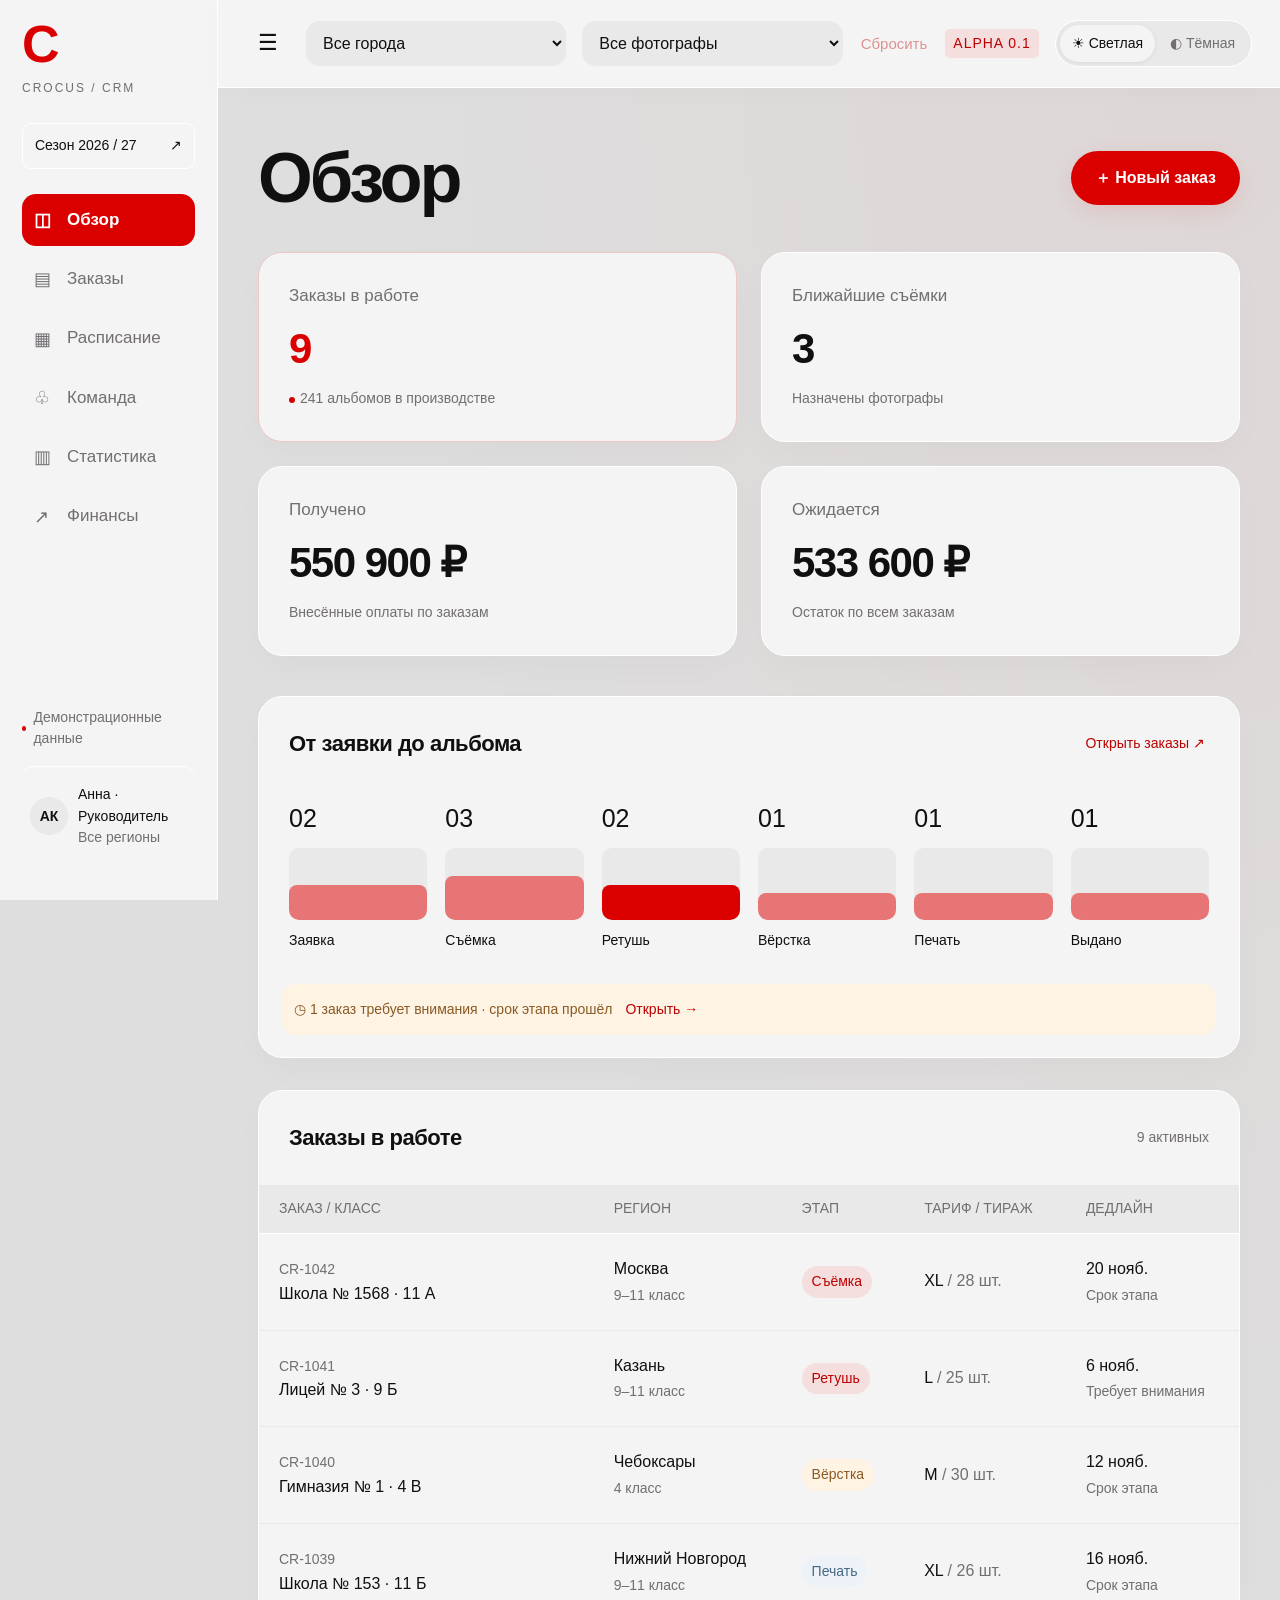
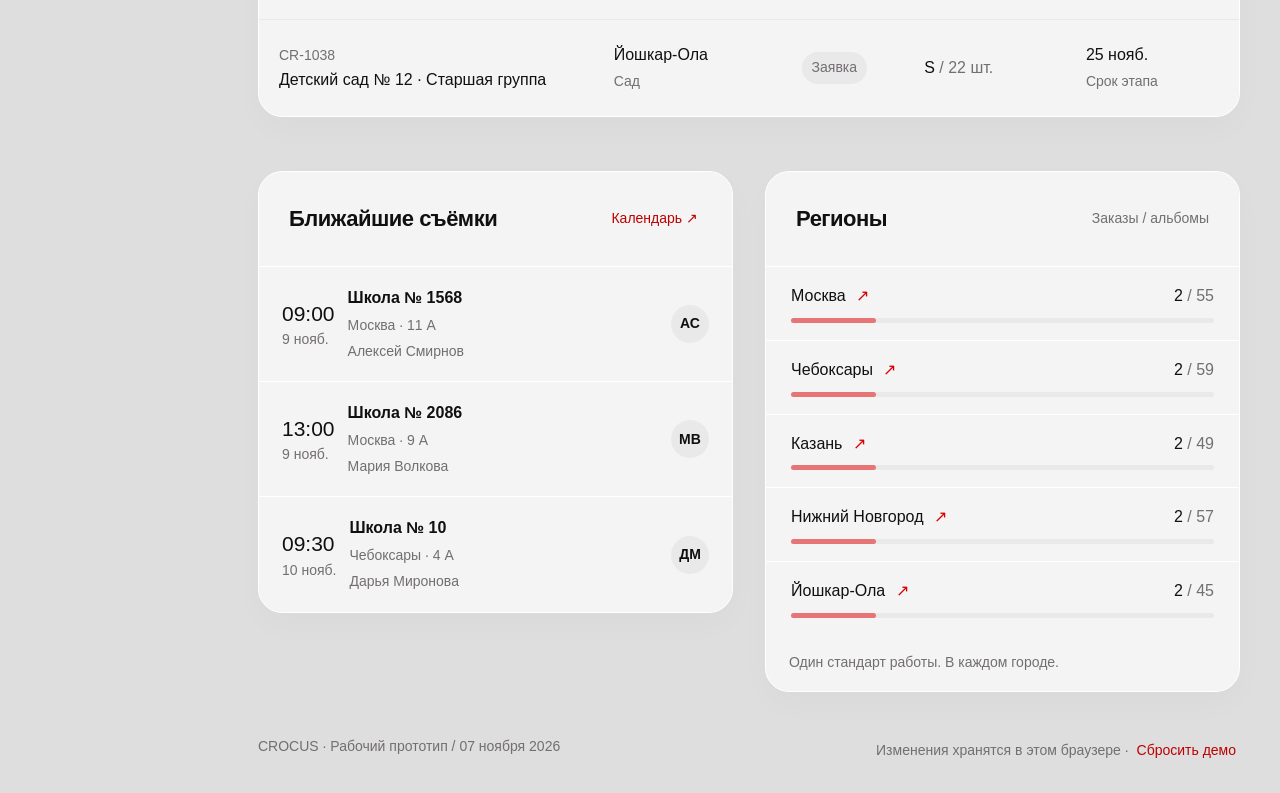
==== commit 3268f353: "Restore original navigation and limit green to stats" ====
--- a/crm-demo/index.html
+++ b/crm-demo/index.html
@@ -30,7 +30,7 @@
 .page-actions{display:flex;justify-content:flex-end;margin-bottom:24px}.content{padding-top:24px}@media(max-width:760px){.page-actions .btn{width:100%}}.overview-heading{display:flex;justify-content:space-between;align-items:center;gap:24px;padding:20px 0 36px}.overview-heading h1{margin:0;font-family:Arial,sans-serif;font-size:clamp(52px,5.5vw,82px);font-weight:850;line-height:1.08;letter-spacing:-3px}.content:has(.overview-heading){padding-top:32px}.content:has(.overview-heading) .metrics{gap:24px;margin-bottom:40px}.content:has(.overview-heading) .metric{padding:30px;min-height:190px}.content:has(.overview-heading) .panel{margin-bottom:32px}.content:has(.overview-heading) .panelhead{padding:30px}.content:has(.overview-heading) .pipeline{padding:8px 30px 32px;gap:18px}.content:has(.overview-heading) td{padding-top:23px;padding-bottom:23px}.content:has(.overview-heading) .grid>div:last-child{gap:32px}@media(max-width:760px){.overview-heading{padding:12px 0 28px;flex-wrap:wrap}.overview-heading h1{font-size:56px;letter-spacing:-2px}.content:has(.overview-heading) .metrics{gap:14px;margin-bottom:28px}.content:has(.overview-heading) .metric{padding:20px 15px;min-height:170px}.content:has(.overview-heading) .panelhead{padding:22px}.overview-heading .btn{width:100%}}.event{background:var(--surface-soft);border-left:2px solid var(--accent);color:var(--ink)}.event small{color:var(--muted)}.event:hover{background:var(--hover)}.calendar-tools,.calendar-navigation{display:flex;align-items:center;gap:12px}.calendar-tools{justify-content:space-between;margin-bottom:24px;flex-wrap:wrap}.calendar-navigation strong{font-size:24px;font-weight:600;margin-left:12px;text-transform:capitalize}.cal-arrow{font-size:30px;width:38px;height:44px;border-radius:50%}.cal-arrow:hover{background:var(--surface-soft)}.calendar-panel{border-radius:22px}.cal-scroll{overflow:auto;max-height:780px}.cal-layout{min-width:1000px}.cal-header{display:grid;grid-template-columns:64px repeat(7,minmax(0,1fr));position:sticky;top:0;z-index:2;background:var(--surface);border-bottom:1px solid var(--line)}.cal-dayname{text-align:center;padding:18px 5px;color:var(--muted);font-size:13px}.cal-dayname b{display:block;font-size:30px;color:var(--ink);font-weight:500;margin:5px auto 0;width:46px;height:46px;line-height:46px}.cal-corner{font-size:11px;padding:24px 5px;color:var(--muted)}.today-number{background:var(--accent);color:white!important;border-radius:50%;display:inline-block}.week-grid{display:grid;grid-template-columns:64px repeat(7,minmax(0,1fr));height:720px}.hour-column div{height:60px;text-align:right;padding-right:10px;font-size:12px;color:var(--muted)}.time-day{position:relative;border-left:1px solid var(--line);background:repeating-linear-gradient(to bottom,transparent 0,transparent 59px,var(--line) 59px,var(--line) 60px)}.timed-event{position:absolute;left:3px;right:3px;min-height:35px}.cal-event{display:flex;flex-direction:column;text-align:left;width:100%;height:100%;padding:10px 8px;background:var(--surface-soft);border-radius:9px;border-left:3px solid var(--event-color);color:var(--ink);overflow:hidden;gap:5px;line-height:1.35}.cal-event b{font-size:14px;font-weight:600}.cal-event span,.cal-event small{font-size:13px;color:var(--muted)}.cal-event:hover{box-shadow:0 3px 12px #0002}.month .cal-header{grid-template-columns:repeat(7,minmax(0,1fr))}.month .cal-corner{display:none}.month-grid{display:grid;grid-template-columns:repeat(7,minmax(0,1fr))}.month-day{min-height:145px;border-right:1px solid var(--line);border-bottom:1px solid var(--line);padding:9px 6px}.month-date{display:block;text-align:center;font-size:15px;width:30px;height:30px;line-height:30px;margin:0 auto 7px}.outside{opacity:.45}.cal-event.compact{height:auto;min-height:32px;margin-bottom:5px;padding:5px 7px;gap:2px}.compact b{font-size:12px}.compact span{font-size:11px}.calendar-note{font-size:14px}.calendar-navigation .btn{box-shadow:none}@media(max-width:760px){.calendar-navigation{flex-wrap:wrap}.calendar-navigation strong{font-size:20px}.cal-scroll{max-height:650px}}
 .stats-period{display:flex;align-items:center;gap:24px;flex-wrap:wrap;margin-bottom:20px}.stats-period strong{font-size:26px}.stats-metrics{display:grid;grid-template-columns:repeat(3,minmax(0,1fr));gap:24px;margin:28px 0}.stat-change{font-size:18px;font-weight:600;color:var(--ink)}.stat-change span{font-size:14px;font-weight:400}.stats-charts{display:grid;grid-template-columns:1.3fr 1fr;gap:26px}.stat-bars{height:180px;display:flex;align-items:flex-end;justify-content:space-around;padding:20px 25px}.stat-bar-group{text-align:center;font-size:14px}.bar-pair{display:flex;align-items:flex-end;gap:8px;height:100px;margin:10px 0}.bar-pair div{width:35px;background:var(--muted);border-radius:5px 5px 0 0}.bar-pair div+div{background:var(--accent)}.stats-insights{padding:0 28px 20px}.stats-insights p{margin-bottom:24px}@media(max-width:1000px){.stats-metrics{grid-template-columns:1fr 1fr}.stats-charts{grid-template-columns:1fr}}@media(max-width:600px){.stats-metrics{grid-template-columns:1fr}.stats-period strong{font-size:22px}}.cal-school{font-size:13px;line-height:1.25;font-weight:600}.cal-type{font-weight:600!important;color:var(--ink)!important}.cal-event{gap:3px;padding:7px}.compact .cal-school{font-size:12px}.compact .cal-type{font-size:11px}.timed-event .cal-event small{font-size:12px}.positive{color:#23885f}.negative{color:#d6333f}body[data-theme="dark"] .positive{color:#64d6a3}body[data-theme="dark"] .negative{color:#ff858b}.trend-chart{width:100%;padding:15px 22px;display:block}.chart-legend{display:flex;gap:25px;padding:0 30px 30px;color:#29946b;font-size:14px}.side{padding-top:20px}.brand{font-size:52px;letter-spacing:-3px}.subbrand{font-size:12px;margin-top:10px}.season{margin-top:25px}.menu-toggle{font-size:22px;border-radius:10px;padding:8px 12px}.profile-link{width:100%;text-align:left;color:var(--ink);font:inherit;border-radius:12px;padding:17px 8px;cursor:pointer}.profile-link:hover{background:var(--surface-soft)}.sidebar-collapsed .app{grid-template-columns:0 minmax(0,1fr)}.sidebar-collapsed .side{visibility:hidden;overflow:hidden;padding:0;border:0;width:0}.profile-page{padding:45px;max-width:900px}.profile-avatar{width:100px;height:100px;display:grid;place-items:center;border-radius:50%;background:var(--accent-soft);font-size:32px;font-weight:700}.profile-page h2{font-size:36px;margin:25px 0 8px}.profile-details{margin:35px 0}.profile-details>div{display:flex;justify-content:space-between;gap:20px;padding:22px 0;border-top:1px solid var(--line);font-size:17px}.profile-details span{color:var(--muted)}@media(max-width:760px){.sidebar-collapsed .side{display:none}.sidebar-collapsed .app{display:block}.profile-page{padding:25px}.profile-details>div{flex-direction:column;gap:5px}}
 .stats-month{font-size:24px;font-weight:600;min-width:240px;padding:12px 18px}
-:root{--success:#278660;--success-soft:#e6f2eb;--success-bar:#82b79b}body[data-theme="dark"]{--success:#77cda4;--success-soft:#20382d;--success-bar:#448b67}.nav button.active{background:var(--surface-soft);color:var(--ink);box-shadow:inset 3px 0 var(--success)}.metric:first-child{border-color:var(--line)}.metric:first-child .num{color:var(--ink)}.metric .dot,.demo:before{background:var(--success)}.stagebar span,.stage:nth-child(3) .stagebar span,.track span{background:var(--success-bar)}.tag:not(.warm):not(.blue):not(.gray){background:var(--success-soft);color:var(--success)}.pill{background:var(--surface-soft);color:var(--muted)}.positive,.chart-legend{color:var(--success)}.bar-pair div+div{background:var(--success)}.event{border-left-color:var(--success)}.region-link .regionline>span:first-child:after{color:var(--success)}.region-link:hover{background:var(--success-soft)}.textbtn{color:var(--success)}.metric:first-child{background:var(--surface)}body[data-theme="dark"] .metric:first-child{background:radial-gradient(ellipse at top right,#2786601c,transparent 80%),var(--surface);box-shadow:none}.btn.green{background:var(--success);color:#fff;box-shadow:none}
+.bar-pair div+div{background:#278660}
 </style></head><body><div class="app"><aside class="side"><div class="brand" aria-label="Crocus">C</div><div class="subbrand">CROCUS / CRM</div><div class="season"><span>Сезон 2026 / 27</span><span>↗</span></div><nav class="nav"><button data-nav="overview" class="active"><span class="ico">◫</span>Обзор</button><button data-nav="orders"><span class="ico">▤</span>Заказы</button><button data-nav="schedule"><span class="ico">▦</span>Расписание</button><button data-nav="team"><span class="ico">♧</span>Команда</button><button data-nav="stats"><span class="ico">▥</span>Статистика</button><button data-nav="finance"><span class="ico">↗</span>Финансы</button></nav><div class="bottom"><div class="demo">Демонстрационные данные</div><button class="user profile-link" data-nav="profile"><span class="avatar">АК</span><div style="color:var(--ink)">Анна · Руководитель<div class="muted" style="font-size:14px">Все регионы</div></div></button></div></aside><main class="main"><header class="top"><button class="menu-toggle" data-toggle-menu="1" aria-label="Свернуть меню">☰</button><div class="crumb">Рабочее пространство <span style="padding:0 12px">/</span><strong id="breadcrumb">Обзор</strong></div><section class="workspace-filters" aria-label="Общие фильтры"><div class="filter-control"><select id="city" class="select" aria-label="Регион"><option value="">Все города</option>Москва</option>Чебоксары</option>Казань</option>Нижний Новгород</option>Йошкар-Ола</option></select></div><div class="filter-control"><select id="personFilter" class="select" aria-label="Фотограф"><option value="">Все фотографы</option></select></div><button id="clearFilters" class="clear-filters" type="button">Сбросить</button><div class="filter-context" id="filterContext">Вся компания</div></section><div class="topright"><span class="pill">ALPHA 0.1</span><div class="theme-switch" role="group" aria-label="Тема интерфейса"><button data-theme="light">☀ Светлая</button><button data-theme="dark">◐ Тёмная</button></div></div></header><div class="content"><div id="screen"></div><footer class="footer"><span>CROCUS · Рабочий прототип / 07 ноября 2026</span><span>Изменения хранятся в этом браузере · <button class="textbtn" id="reset">Сбросить демо</button></span></footer></div></main></div><div id="modal"></div><div id="toast" class="toast hide" role="status"></div>
 <script>
 'use strict';
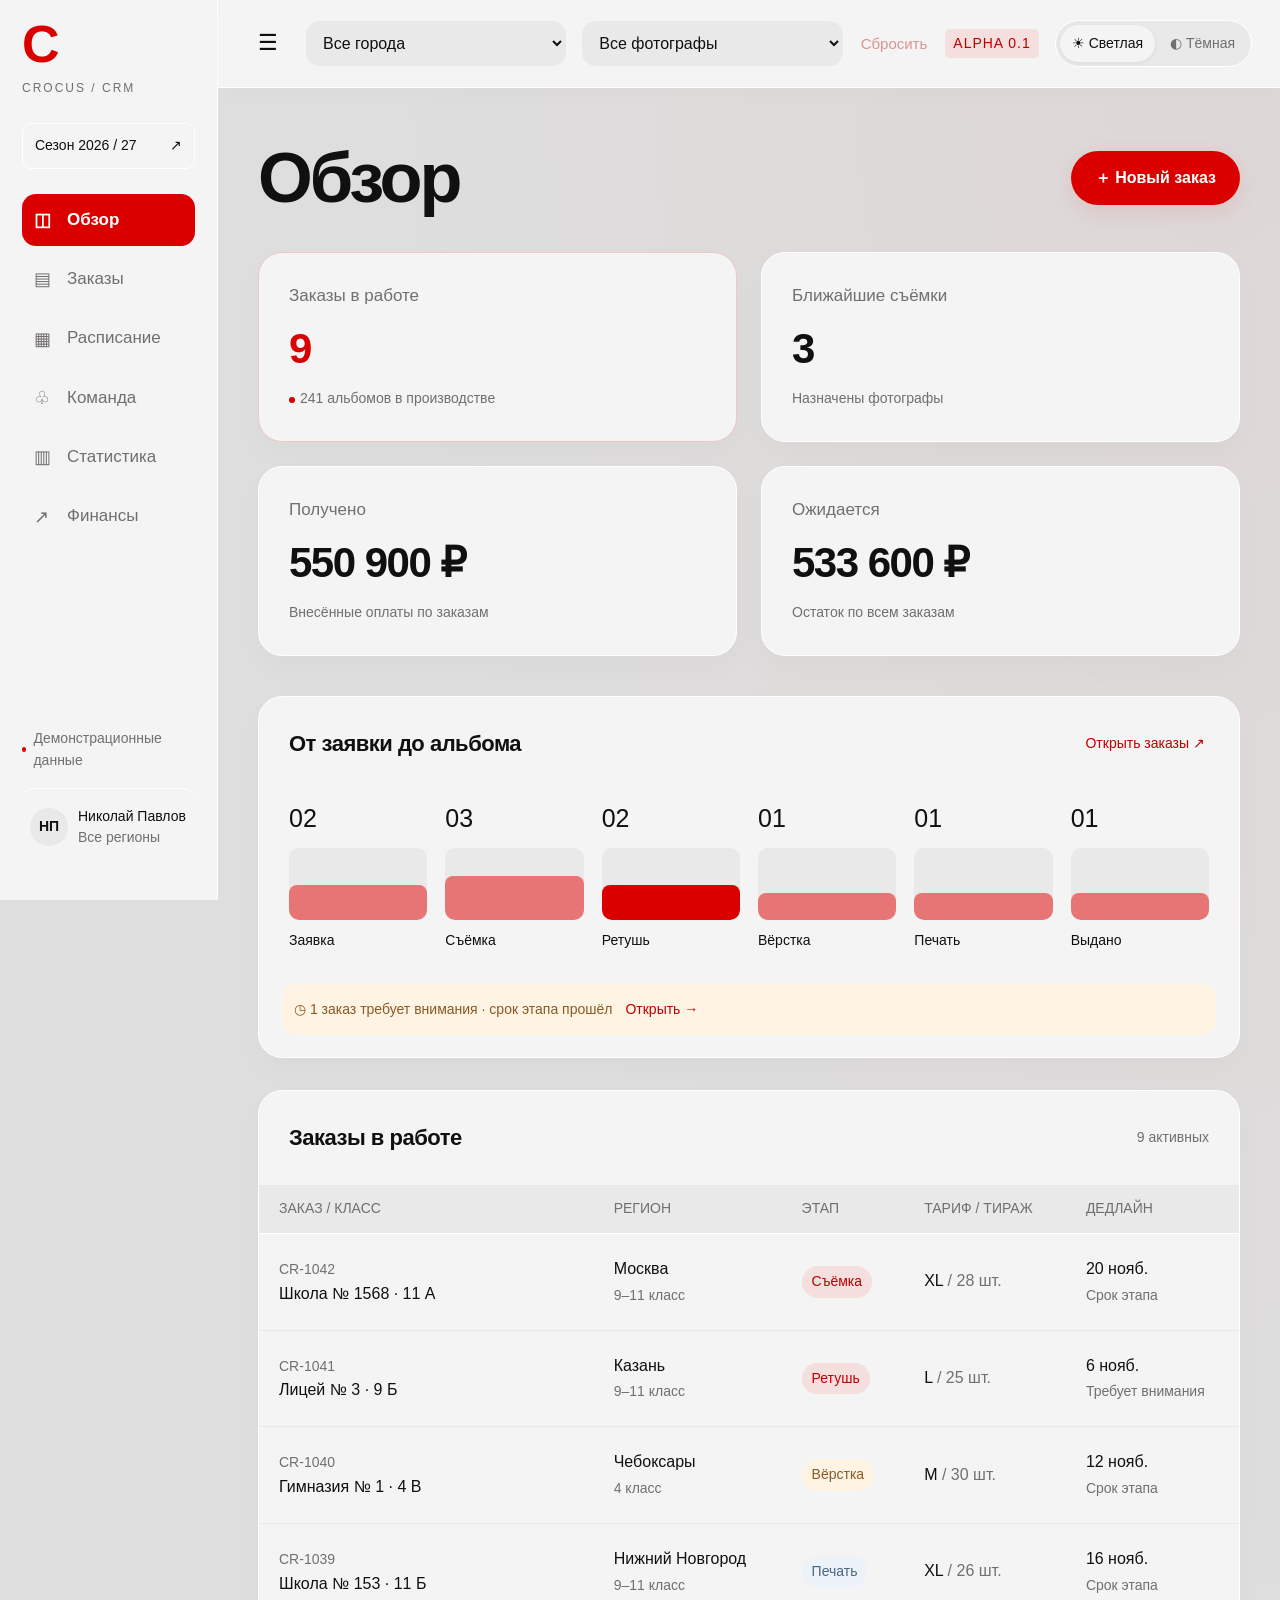
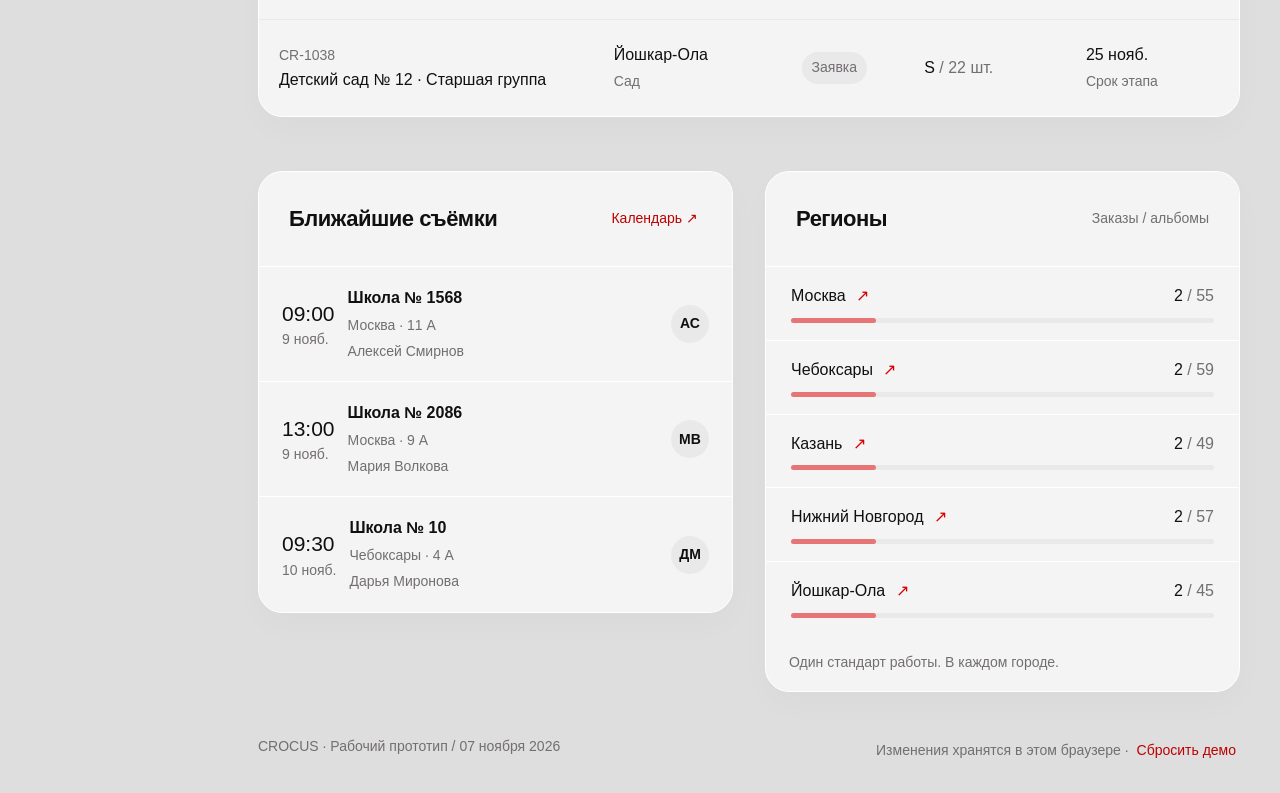
==== commit d2316287: "Set Nikolai Pavlov as demo studio director" ====
--- a/crm-demo/index.html
+++ b/crm-demo/index.html
@@ -31,7 +31,7 @@
 .stats-period{display:flex;align-items:center;gap:24px;flex-wrap:wrap;margin-bottom:20px}.stats-period strong{font-size:26px}.stats-metrics{display:grid;grid-template-columns:repeat(3,minmax(0,1fr));gap:24px;margin:28px 0}.stat-change{font-size:18px;font-weight:600;color:var(--ink)}.stat-change span{font-size:14px;font-weight:400}.stats-charts{display:grid;grid-template-columns:1.3fr 1fr;gap:26px}.stat-bars{height:180px;display:flex;align-items:flex-end;justify-content:space-around;padding:20px 25px}.stat-bar-group{text-align:center;font-size:14px}.bar-pair{display:flex;align-items:flex-end;gap:8px;height:100px;margin:10px 0}.bar-pair div{width:35px;background:var(--muted);border-radius:5px 5px 0 0}.bar-pair div+div{background:var(--accent)}.stats-insights{padding:0 28px 20px}.stats-insights p{margin-bottom:24px}@media(max-width:1000px){.stats-metrics{grid-template-columns:1fr 1fr}.stats-charts{grid-template-columns:1fr}}@media(max-width:600px){.stats-metrics{grid-template-columns:1fr}.stats-period strong{font-size:22px}}.cal-school{font-size:13px;line-height:1.25;font-weight:600}.cal-type{font-weight:600!important;color:var(--ink)!important}.cal-event{gap:3px;padding:7px}.compact .cal-school{font-size:12px}.compact .cal-type{font-size:11px}.timed-event .cal-event small{font-size:12px}.positive{color:#23885f}.negative{color:#d6333f}body[data-theme="dark"] .positive{color:#64d6a3}body[data-theme="dark"] .negative{color:#ff858b}.trend-chart{width:100%;padding:15px 22px;display:block}.chart-legend{display:flex;gap:25px;padding:0 30px 30px;color:#29946b;font-size:14px}.side{padding-top:20px}.brand{font-size:52px;letter-spacing:-3px}.subbrand{font-size:12px;margin-top:10px}.season{margin-top:25px}.menu-toggle{font-size:22px;border-radius:10px;padding:8px 12px}.profile-link{width:100%;text-align:left;color:var(--ink);font:inherit;border-radius:12px;padding:17px 8px;cursor:pointer}.profile-link:hover{background:var(--surface-soft)}.sidebar-collapsed .app{grid-template-columns:0 minmax(0,1fr)}.sidebar-collapsed .side{visibility:hidden;overflow:hidden;padding:0;border:0;width:0}.profile-page{padding:45px;max-width:900px}.profile-avatar{width:100px;height:100px;display:grid;place-items:center;border-radius:50%;background:var(--accent-soft);font-size:32px;font-weight:700}.profile-page h2{font-size:36px;margin:25px 0 8px}.profile-details{margin:35px 0}.profile-details>div{display:flex;justify-content:space-between;gap:20px;padding:22px 0;border-top:1px solid var(--line);font-size:17px}.profile-details span{color:var(--muted)}@media(max-width:760px){.sidebar-collapsed .side{display:none}.sidebar-collapsed .app{display:block}.profile-page{padding:25px}.profile-details>div{flex-direction:column;gap:5px}}
 .stats-month{font-size:24px;font-weight:600;min-width:240px;padding:12px 18px}
 .bar-pair div+div{background:#278660}
-</style></head><body><div class="app"><aside class="side"><div class="brand" aria-label="Crocus">C</div><div class="subbrand">CROCUS / CRM</div><div class="season"><span>Сезон 2026 / 27</span><span>↗</span></div><nav class="nav"><button data-nav="overview" class="active"><span class="ico">◫</span>Обзор</button><button data-nav="orders"><span class="ico">▤</span>Заказы</button><button data-nav="schedule"><span class="ico">▦</span>Расписание</button><button data-nav="team"><span class="ico">♧</span>Команда</button><button data-nav="stats"><span class="ico">▥</span>Статистика</button><button data-nav="finance"><span class="ico">↗</span>Финансы</button></nav><div class="bottom"><div class="demo">Демонстрационные данные</div><button class="user profile-link" data-nav="profile"><span class="avatar">АК</span><div style="color:var(--ink)">Анна · Руководитель<div class="muted" style="font-size:14px">Все регионы</div></div></button></div></aside><main class="main"><header class="top"><button class="menu-toggle" data-toggle-menu="1" aria-label="Свернуть меню">☰</button><div class="crumb">Рабочее пространство <span style="padding:0 12px">/</span><strong id="breadcrumb">Обзор</strong></div><section class="workspace-filters" aria-label="Общие фильтры"><div class="filter-control"><select id="city" class="select" aria-label="Регион"><option value="">Все города</option>Москва</option>Чебоксары</option>Казань</option>Нижний Новгород</option>Йошкар-Ола</option></select></div><div class="filter-control"><select id="personFilter" class="select" aria-label="Фотограф"><option value="">Все фотографы</option></select></div><button id="clearFilters" class="clear-filters" type="button">Сбросить</button><div class="filter-context" id="filterContext">Вся компания</div></section><div class="topright"><span class="pill">ALPHA 0.1</span><div class="theme-switch" role="group" aria-label="Тема интерфейса"><button data-theme="light">☀ Светлая</button><button data-theme="dark">◐ Тёмная</button></div></div></header><div class="content"><div id="screen"></div><footer class="footer"><span>CROCUS · Рабочий прототип / 07 ноября 2026</span><span>Изменения хранятся в этом браузере · <button class="textbtn" id="reset">Сбросить демо</button></span></footer></div></main></div><div id="modal"></div><div id="toast" class="toast hide" role="status"></div>
+</style></head><body><div class="app"><aside class="side"><div class="brand" aria-label="Crocus">C</div><div class="subbrand">CROCUS / CRM</div><div class="season"><span>Сезон 2026 / 27</span><span>↗</span></div><nav class="nav"><button data-nav="overview" class="active"><span class="ico">◫</span>Обзор</button><button data-nav="orders"><span class="ico">▤</span>Заказы</button><button data-nav="schedule"><span class="ico">▦</span>Расписание</button><button data-nav="team"><span class="ico">♧</span>Команда</button><button data-nav="stats"><span class="ico">▥</span>Статистика</button><button data-nav="finance"><span class="ico">↗</span>Финансы</button></nav><div class="bottom"><div class="demo">Демонстрационные данные</div><button class="user profile-link" data-nav="profile"><span class="avatar">НП</span><div style="color:var(--ink)">Николай Павлов<div class="muted" style="font-size:14px">Все регионы</div></div></button></div></aside><main class="main"><header class="top"><button class="menu-toggle" data-toggle-menu="1" aria-label="Свернуть меню">☰</button><div class="crumb">Рабочее пространство <span style="padding:0 12px">/</span><strong id="breadcrumb">Обзор</strong></div><section class="workspace-filters" aria-label="Общие фильтры"><div class="filter-control"><select id="city" class="select" aria-label="Регион"><option value="">Все города</option>Москва</option>Чебоксары</option>Казань</option>Нижний Новгород</option>Йошкар-Ола</option></select></div><div class="filter-control"><select id="personFilter" class="select" aria-label="Фотограф"><option value="">Все фотографы</option></select></div><button id="clearFilters" class="clear-filters" type="button">Сбросить</button><div class="filter-context" id="filterContext">Вся компания</div></section><div class="topright"><span class="pill">ALPHA 0.1</span><div class="theme-switch" role="group" aria-label="Тема интерфейса"><button data-theme="light">☀ Светлая</button><button data-theme="dark">◐ Тёмная</button></div></div></header><div class="content"><div id="screen"></div><footer class="footer"><span>CROCUS · Рабочий прототип / 07 ноября 2026</span><span>Изменения хранятся в этом браузере · <button class="textbtn" id="reset">Сбросить демо</button></span></footer></div></main></div><div id="modal"></div><div id="toast" class="toast hide" role="status"></div>
 <script>
 'use strict';
 const cities=['Москва','Чебоксары','Казань','Нижний Новгород','Йошкар-Ола'];
@@ -77,7 +77,7 @@
 function finance(){return heading('Контроль оплат','Финансы','Стоимость заказов, внесённые оплаты и остатки. Все суммы — демо.',false)+metrics()+`<section class="panel"><div class="panelhead"><h2>Оплаты по заказам</h2><button class="textbtn" data-action="export">Скачать CSV ↓</button></div>${ordertable(scoped(),true)}</section><p class="muted" style="font-size:14px">Это учёт оплат по заказам. Расходы, прибыль и выплаты команде в демо не рассчитываются.</p>`}
 let statsMonth=10;
 function statistics(){const monthNames=['Январь','Февраль','Март','Апрель','Май','Июнь','Июль','Август','Сентябрь','Октябрь','Ноябрь','Декабрь'],season=[.45,.55,.72,.9,1.15,.65,.25,.32,.75,.875,1,1.08],scale=season[statsMonth],pastScale=statsMonth?season[statsMonth-1]:.4,currentLabel=monthNames[statsMonth],pastLabel=monthNames[(statsMonth+11)%12],cityFactor=region?(.16+cities.indexOf(region)*.02):1,personFactor=personFilter!==''?.05:1,f=cityFactor*personFactor;const values=x=>{const shoots=Math.max(1,Math.round(42*f*x)),amount=Math.round(1280000*f*x);return [amount,shoots,Math.round(amount/shoots),Math.round(1050000*f*x),Math.round(230000*f*x),Math.round(312*f*x)]},current=values(scale),previous=values(pastScale);const labels=['Объём заказов','Съёмки','Средняя стоимость заказа','Получено оплат','Остаток к оплате','Альбомы'];return heading('','','',false)+`<div class="stats-period"><select class="select stats-month" id="statsMonth" aria-label="Месяц статистики">${monthNames.map((m,i)=>'<option value="'+i+'" '+(i===statsMonth?'selected':'')+'>'+m+' 2026</option>').join('')}</select><span class="muted">${pastLabel} ${statsMonth===0?'2025':'2026'} → ${currentLabel} 2026 · Демо</span></div><div class="stats-metrics">${labels.map((label,i)=>{const diff=previous[i]?Math.round((current[i]-previous[i])/previous[i]*100):0;return `<article class="metric"><div class="label">${label}</div><div class="num">${[0,2,3,4].includes(i)?money(current[i]):current[i]}</div><div class="stat-change ${diff>0?'positive':diff<0?'negative':''}">${diff>0?'↑ +':diff<0?'↓ ':''}${diff}% <span class="muted">к прошлому месяцу</span></div><p class="muted">${pastLabel}: ${[0,2,3,4].includes(i)?money(previous[i]):previous[i]}</p></article>`}).join('')}</div><div class="stats-charts"><section class="panel"><div class="panelhead"><h2>Заказы по неделям</h2><span class="muted">${pastLabel} / ${currentLabel} · ₽</span></div><div class="stat-bars">${[0,1,2,3].map((n)=>{const past=[275,350,300,355][n]*f*pastScale,now=[285,350,310,335][n]*f*scale;return `<div class="stat-bar-group"><span>${Math.round(now)} тыс.</span><div class="bar-pair"><div style="height:${past/4}px" title="${pastLabel}: ${Math.round(past)} тыс. ₽"></div><div style="height:${now/4}px" title="${currentLabel}: ${Math.round(now)} тыс. ₽"></div></div><span>${n+1} неделя</span></div>`}).join('')}</div><p class="muted" style="padding:0 25px 20px">Серый — ${pastLabel.toLowerCase()} · Зелёный — ${currentLabel.toLowerCase()}</p></section><section class="panel"><div class="panelhead"><h2>Динамика съёмок</h2><span class="muted">${pastLabel} / ${currentLabel}</span></div><svg viewBox="0 0 600 230" class="trend-chart" role="img" aria-label="Демо: рост съёмок по неделям"><defs><linearGradient id="trendFill" x1="0" y1="0" x2="0" y2="1"><stop offset="0%" stop-color="#29946b" stop-opacity=".25"/><stop offset="100%" stop-color="#29946b" stop-opacity="0"/></linearGradient></defs><path d="M30 190H570M30 135H570M30 80H570" stroke="var(--line)" fill="none"/><path d="M30 ${210-35*scale} C100 ${210-35*scale} 120 ${210-85*scale} 200 ${210-75*scale} S320 ${210-115*scale} 390 ${210-110*scale} S500 ${210-160*scale} 570 ${210-170*scale} L570 210H30Z" fill="url(#trendFill)"/><path d="M30 ${210-35*pastScale} C100 ${210-35*pastScale} 130 ${210-85*pastScale} 200 ${210-75*pastScale} S320 ${210-115*pastScale} 390 ${210-110*pastScale} S500 ${210-160*pastScale} 570 ${210-170*pastScale}" stroke="var(--muted)" stroke-width="3" fill="none" stroke-dasharray="5 7"/><path d="M30 ${210-35*scale} C100 ${210-35*scale} 120 ${210-85*scale} 200 ${210-75*scale} S320 ${210-115*scale} 390 ${210-110*scale} S500 ${210-160*scale} 570 ${210-170*scale}" stroke="#29946b" stroke-width="4" fill="none" stroke-linecap="round"/></svg><div class="chart-legend"><span>● ${currentLabel}</span><span class="muted">┄ ${pastLabel}</span></div></section></div>`}
-function profileScreen(){return heading('','','',false)+`<section class="panel profile-page"><div class="profile-avatar">АК</div><h2>Анна Крылова</h2><p class="muted">Руководитель · Все регионы</p><div class="profile-details"><div><span>Компания</span><strong>Crocus Album</strong></div><div><span>Доступ</span><strong>Все разделы</strong></div><div><span>Команда</span><strong>20 фотографов · 5 городов</strong></div><div><span>Рабочий сезон</span><strong>2026 / 2027</strong></div></div><span class="tag gray">Демонстрационный профиль</span></section>`}
+function profileScreen(){return heading('','','',false)+`<section class="panel profile-page"><div class="profile-avatar">НП</div><h2>Николай Павлов</h2><p class="muted">Директор студии · Все регионы</p><div class="profile-details"><div><span>Компания</span><strong>Crocus Album</strong></div><div><span>Доступ</span><strong>Максимальный · Все разделы</strong></div><div><span>Команда</span><strong>20 фотографов · 5 городов</strong></div><div><span>Рабочий сезон</span><strong>2026 / 2027</strong></div></div><span class="tag gray">Демонстрационный профиль</span></section>`}
 function render(){syncFilters();const labels={overview:'Обзор',orders:'Заказы',schedule:'Расписание',team:'Команда',finance:'Финансы',stats:'Статистика',profile:'Профиль'};$('#breadcrumb').textContent=labels[page];document.querySelectorAll('[data-nav]').forEach(b=>b.classList.toggle('active',b.dataset.nav===page));$('#screen').innerHTML=({overview,orders:ordersScreen,schedule,team:teamScreen,finance,stats:statistics,profile:profileScreen}[page])()}
 let returnFocus;function openOrder(id){returnFocus=document.activeElement;const old=orders.find(o=>o.id===id),o=old?structuredClone(old):{id:Math.max(...orders.map(x=>x.id),1000)+1,school:'',group:'',city:region||'Москва',category:'9–11 класс',tariff:'L',qty:25,price:4100,paid:0,stage:0,date:'2026-11-09',time:'09:00',duration:120,photographer:0,contact:'',note:'',deadline:'2026-11-20',history:[]};if(!old)o.photographer=team.findIndex(p=>p.city===o.city);$('#modal').innerHTML=`<div class="overlay"><section class="drawer" role="dialog" aria-modal="true" aria-labelledby="dialogtitle"><div class="drawerhead"><span class="eyebrow">${old?'Заказ CR-'+o.id:'Новый заказ'} · демо</span><button class="close" data-action="close" aria-label="Закрыть">×</button></div><h2 id="dialogtitle">${old?esc(o.school)+' · '+esc(o.group):'Начнём с класса.'}</h2><p class="muted" style="font-size:14px">${old?'Данные, команда и следующий шаг.':'Создайте заказ и назначьте ответственного фотографа.'}</p><form id="orderform"><div class="formgrid"><div class="field"><label for="school">Школа / детский сад</label><input id="school" name="school" value="${esc(o.school)}" required maxlength="100"></div><div class="field"><label for="group">Класс / группа</label><input id="group" name="group" value="${esc(o.group)}" required maxlength="60"></div><div class="field"><label for="orderCity">Город</label><select id="orderCity" name="city">${cities.map(c=>`<option ${o.city===c?'selected':''}>${c}</option>`).join('')}</select></div><div class="field"><label for="category">Категория</label><select id="category" name="category">${['Сад','4 класс','9–11 класс'].map(c=>`<option ${o.category===c?'selected':''}>${c}</option>`).join('')}</select></div><div class="field"><label for="tariff">Тариф</label><select id="tariff" name="tariff">${Object.keys(prices).map(c=>`<option ${o.tariff===c?'selected':''}>${c}</option>`).join('')}</select></div><div class="field"><label for="qty">Тираж, экземпляров</label><input id="qty" name="qty" type="number" min="1" max="1000" value="${o.qty}" required></div><div class="field"><label for="price">Цена за экземпляр, ₽</label><input id="price" name="price" type="number" min="1" max="100000" value="${o.price}" required></div><div class="field"><label for="paid">Получено по заказу, ₽</label><input id="paid" name="paid" type="number" min="0" value="${o.paid}" required></div><div class="field"><label for="stage">Текущий этап</label><select id="stage" name="stage">${stages.map((s,i)=>`<option value="${i}" ${o.stage===i?'selected':''}>${s}</option>`).join('')}</select></div><div class="field"><label for="deadline">Срок текущего этапа</label><input id="deadline" name="deadline" type="date" value="${o.deadline}" required></div><div class="field"><label for="shootdate">Дата первой съёмки</label><input id="shootdate" name="date" type="date" value="${o.date}" required></div><div class="field"><label for="time">Начало</label><input id="time" name="time" type="time" value="${o.time}" required></div><div class="field"><label for="duration">Длительность, минут</label><input id="duration" name="duration" type="number" min="15" max="720" step="15" value="${o.duration}" required></div><div class="field"><label for="photographer">Фотограф</label><select id="photographer" name="photographer">${team.map((p,i)=>`<option value="${i}" ${o.photographer===i?'selected':''}>${p.name} · ${p.city}</option>`).join('')}</select></div><div class="field full"><label for="contact">Контакт организатора</label><input id="contact" name="contact" maxlength="150" placeholder="Имя, телефон или почта" value="${esc(o.contact)}"></div><div class="field full"><label for="note">Задача / комментарий</label><textarea id="note" name="note" rows="2" maxlength="2000">${esc(o.note)}</textarea></div></div><div class="summary"><div><small>Стоимость заказа</small><b id="calcTotal">${money(total(o))}</b></div><div><small>Остаток к оплате</small><b id="calcDebt">${money(total(o)-o.paid)}</b></div></div><div id="formerror" role="alert" style="color:#b0583d;font-size:14px;margin-top:12px"></div>${old?`<div class="timeline"><div>Заказ в демонстрационной базе<small>Вымышленный пример для презентации</small></div>${(o.history||[]).slice(-4).map(h=>`<div>${esc(h.text)}<small>${esc(h.at)}</small></div>`).join('')}</div>`:'<p class="muted" style="font-size:14px">Тарифы — редактируемые примеры. Цены и условия нужно подтвердить по каждому региону.</p>'}<div class="actions"><button type="button" class="btn light" data-action="close">Отмена</button><button class="btn green" type="submit">${old?'Сохранить изменения':'Создать заказ'} ↗</button></div></form></section></div>`;document.body.style.overflow='hidden';$('#school').focus();const form=$('#orderform');function recalc(){const sum=Number(form.qty.value)*Number(form.price.value);$('#calcTotal').textContent=money(sum);$('#calcDebt').textContent=money(sum-Number(form.paid.value));form.paid.max=String(sum)}form.addEventListener('input',recalc);form.tariff.addEventListener('change',()=>{form.price.value=prices[form.tariff.value];recalc()});recalc();form.addEventListener('submit',e=>{e.preventDefault();const d=Object.fromEntries(new FormData(form));for(const key of ['qty','price','paid','stage','duration','photographer'])d[key]=Number(d[key]);d.school=d.school.trim();d.group=d.group.trim();if(!d.school||!d.group){$('#formerror').textContent='Укажите школу и класс.';return}if(d.paid>total(d)){$('#formerror').textContent='Оплата не может превышать стоимость заказа.';return}const mins=t=>Number(t.slice(0,2))*60+Number(t.slice(3));const conflict=d.stage===1&&orders.find(x=>x.id!==o.id&&x.stage===1&&x.photographer===d.photographer&&x.date===d.date&&mins(d.time)<mins(x.time)+x.duration&&mins(x.time)<mins(d.time)+d.duration);if(conflict){$('#formerror').textContent='Фотограф занят: '+conflict.school+' в '+conflict.time+'. Выберите другое время или фотографа.';return}const history=[...(o.history||[]),{text:old?(o.stage!==d.stage?'Этап: '+stages[o.stage]+' → '+stages[d.stage]:'Данные заказа обновлены'):'Заказ создан',at:new Date().toLocaleString('ru-RU',{timeZone:'Europe/Moscow'})}];const updated={...o,...d,history};if(old)orders[orders.findIndex(x=>x.id===o.id)]=updated;else orders.unshift(updated);const persisted=save();closeModal();render();if(persisted)toast(old?'Заказ обновлён. Изменения сохранены.':'Заказ создан. Можно назначать съёмку.');})}
 function closeModal(){$('#modal').innerHTML='';document.body.style.overflow='';if(returnFocus&&document.contains(returnFocus))returnFocus.focus()}
@@ -100,3 +100,4 @@
 
 
 
+
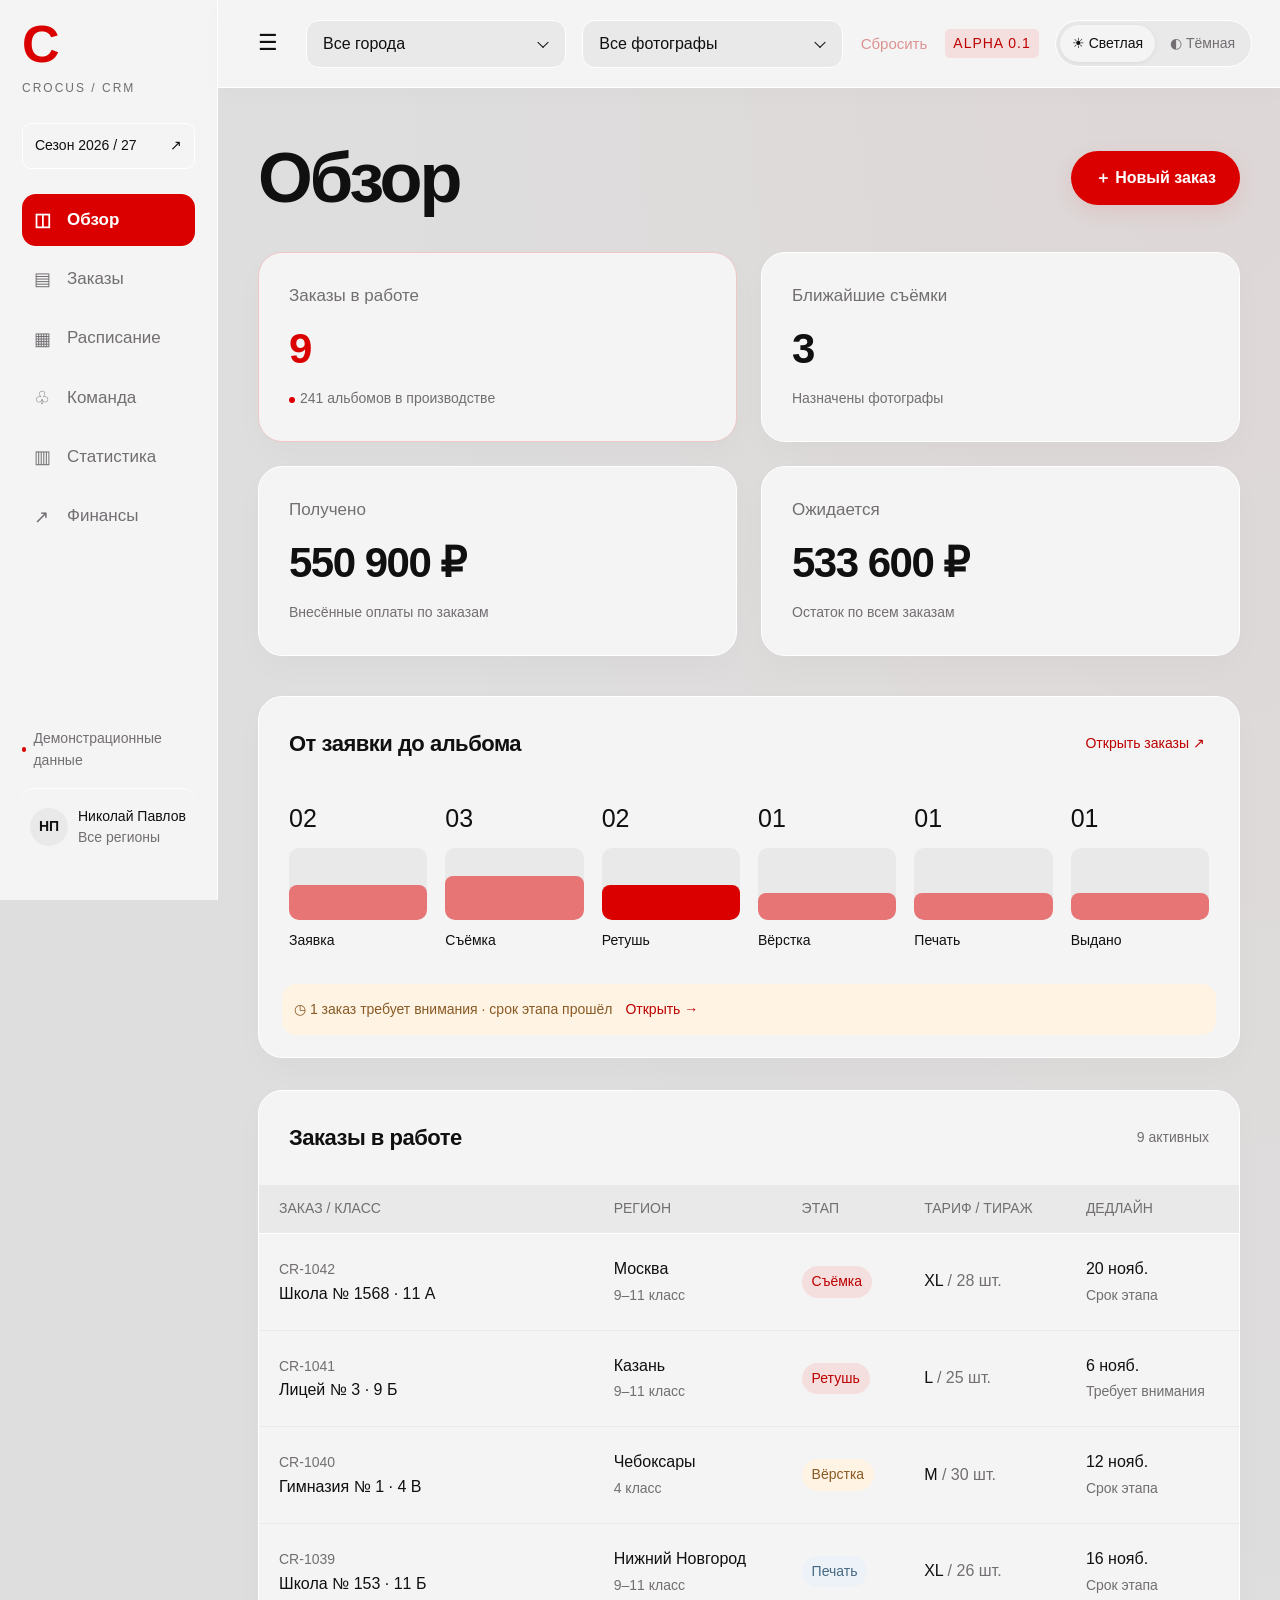
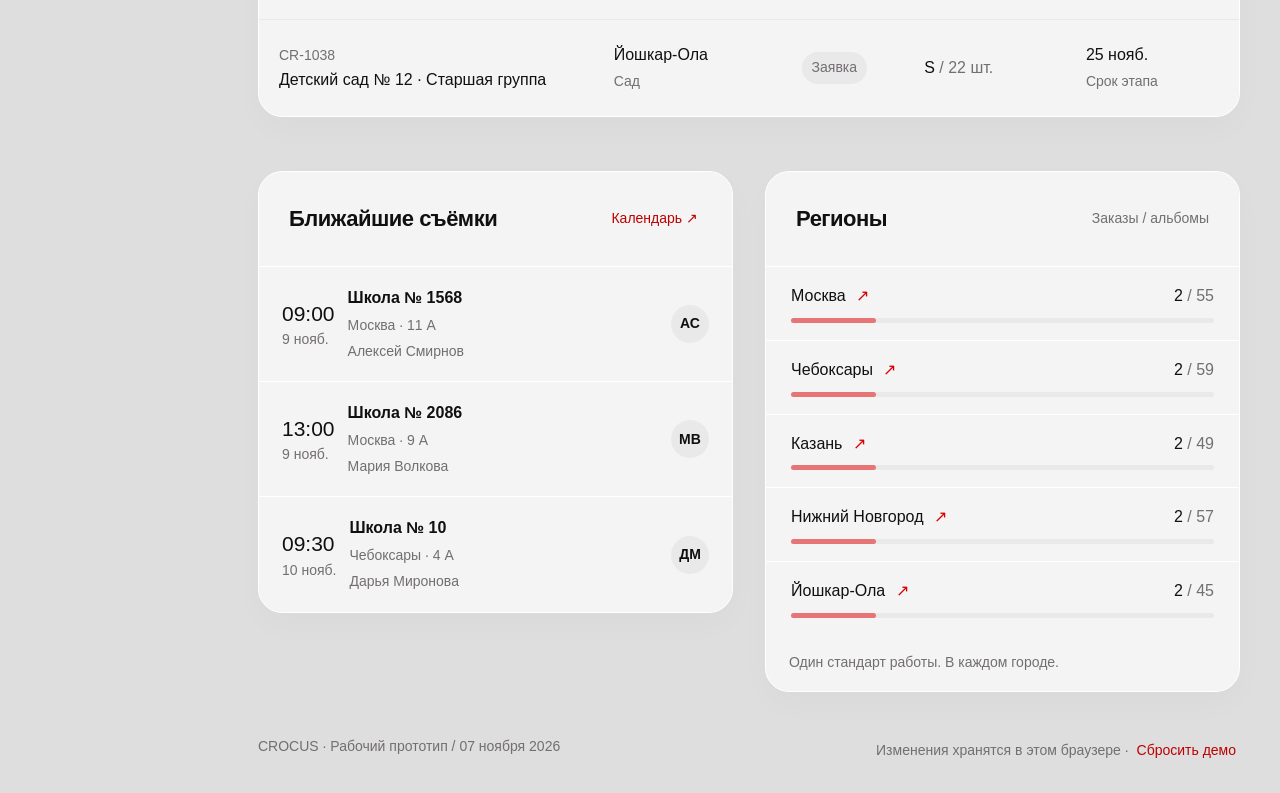
==== commit 7cb3a9dd: "Fix dark team cards and design dropdown controls" ====
--- a/crm-demo/index.html
+++ b/crm-demo/index.html
@@ -31,6 +31,7 @@
 .stats-period{display:flex;align-items:center;gap:24px;flex-wrap:wrap;margin-bottom:20px}.stats-period strong{font-size:26px}.stats-metrics{display:grid;grid-template-columns:repeat(3,minmax(0,1fr));gap:24px;margin:28px 0}.stat-change{font-size:18px;font-weight:600;color:var(--ink)}.stat-change span{font-size:14px;font-weight:400}.stats-charts{display:grid;grid-template-columns:1.3fr 1fr;gap:26px}.stat-bars{height:180px;display:flex;align-items:flex-end;justify-content:space-around;padding:20px 25px}.stat-bar-group{text-align:center;font-size:14px}.bar-pair{display:flex;align-items:flex-end;gap:8px;height:100px;margin:10px 0}.bar-pair div{width:35px;background:var(--muted);border-radius:5px 5px 0 0}.bar-pair div+div{background:var(--accent)}.stats-insights{padding:0 28px 20px}.stats-insights p{margin-bottom:24px}@media(max-width:1000px){.stats-metrics{grid-template-columns:1fr 1fr}.stats-charts{grid-template-columns:1fr}}@media(max-width:600px){.stats-metrics{grid-template-columns:1fr}.stats-period strong{font-size:22px}}.cal-school{font-size:13px;line-height:1.25;font-weight:600}.cal-type{font-weight:600!important;color:var(--ink)!important}.cal-event{gap:3px;padding:7px}.compact .cal-school{font-size:12px}.compact .cal-type{font-size:11px}.timed-event .cal-event small{font-size:12px}.positive{color:#23885f}.negative{color:#d6333f}body[data-theme="dark"] .positive{color:#64d6a3}body[data-theme="dark"] .negative{color:#ff858b}.trend-chart{width:100%;padding:15px 22px;display:block}.chart-legend{display:flex;gap:25px;padding:0 30px 30px;color:#29946b;font-size:14px}.side{padding-top:20px}.brand{font-size:52px;letter-spacing:-3px}.subbrand{font-size:12px;margin-top:10px}.season{margin-top:25px}.menu-toggle{font-size:22px;border-radius:10px;padding:8px 12px}.profile-link{width:100%;text-align:left;color:var(--ink);font:inherit;border-radius:12px;padding:17px 8px;cursor:pointer}.profile-link:hover{background:var(--surface-soft)}.sidebar-collapsed .app{grid-template-columns:0 minmax(0,1fr)}.sidebar-collapsed .side{visibility:hidden;overflow:hidden;padding:0;border:0;width:0}.profile-page{padding:45px;max-width:900px}.profile-avatar{width:100px;height:100px;display:grid;place-items:center;border-radius:50%;background:var(--accent-soft);font-size:32px;font-weight:700}.profile-page h2{font-size:36px;margin:25px 0 8px}.profile-details{margin:35px 0}.profile-details>div{display:flex;justify-content:space-between;gap:20px;padding:22px 0;border-top:1px solid var(--line);font-size:17px}.profile-details span{color:var(--muted)}@media(max-width:760px){.sidebar-collapsed .side{display:none}.sidebar-collapsed .app{display:block}.profile-page{padding:25px}.profile-details>div{flex-direction:column;gap:5px}}
 .stats-month{font-size:24px;font-weight:600;min-width:240px;padding:12px 18px}
 .bar-pair div+div{background:#278660}
+.person{background:var(--surface);color:var(--ink)}.person strong{color:var(--ink)}.custom-select{position:relative;min-width:0;width:100%}.custom-select>select{position:absolute!important;width:1px!important;height:1px!important;opacity:0;pointer-events:none}.select-trigger{width:100%;min-height:46px;padding:11px 44px 11px 16px;text-align:left;background:var(--surface-soft);border:1px solid var(--line);border-radius:13px;color:var(--ink);position:relative;font-size:16px;line-height:24px;display:block}.select-trigger .selected-label{display:block;overflow:hidden;white-space:nowrap;text-overflow:ellipsis}.select-trigger:after{content:'';position:absolute;right:18px;top:50%;width:7px;height:7px;border-right:1.6px solid currentColor;border-bottom:1.6px solid currentColor;transform:translateY(-70%) rotate(45deg);pointer-events:none}.select-trigger[aria-expanded="true"]{border-color:var(--accent-line)}.select-trigger[aria-expanded="true"]:after{transform:translateY(-20%) rotate(225deg)}.select-menu{position:absolute;z-index:50;top:calc(100% + 8px);left:0;min-width:100%;width:max-content;max-width:min(400px,85vw);background:var(--surface);border:1px solid var(--line);border-radius:15px;padding:7px;box-shadow:0 15px 45px #0003;max-height:340px;overflow:auto}.select-menu[hidden]{display:none}.select-option{display:block;text-align:left;width:100%;padding:11px 36px 11px 12px;position:relative;border-radius:8px;color:var(--ink);font-size:15px;white-space:nowrap}.select-option:hover,.select-option:focus{background:var(--surface-soft)}.select-option[aria-selected="true"]{background:var(--surface-soft);font-weight:600}.select-option[aria-selected="true"]:after{content:'✓';position:absolute;right:12px;color:var(--accent)}.select-search{width:100%;border:1px solid var(--line);background:var(--surface-soft);color:var(--ink);border-radius:9px;padding:10px 12px;margin-bottom:6px;font-size:15px}.select-menu-empty{padding:12px;color:var(--muted)}.toolbar>.custom-select{width:auto;min-width:180px}.stats-period>.custom-select{width:260px}.top{z-index:20}.drawer .select-menu{max-width:100%}
 </style></head><body><div class="app"><aside class="side"><div class="brand" aria-label="Crocus">C</div><div class="subbrand">CROCUS / CRM</div><div class="season"><span>Сезон 2026 / 27</span><span>↗</span></div><nav class="nav"><button data-nav="overview" class="active"><span class="ico">◫</span>Обзор</button><button data-nav="orders"><span class="ico">▤</span>Заказы</button><button data-nav="schedule"><span class="ico">▦</span>Расписание</button><button data-nav="team"><span class="ico">♧</span>Команда</button><button data-nav="stats"><span class="ico">▥</span>Статистика</button><button data-nav="finance"><span class="ico">↗</span>Финансы</button></nav><div class="bottom"><div class="demo">Демонстрационные данные</div><button class="user profile-link" data-nav="profile"><span class="avatar">НП</span><div style="color:var(--ink)">Николай Павлов<div class="muted" style="font-size:14px">Все регионы</div></div></button></div></aside><main class="main"><header class="top"><button class="menu-toggle" data-toggle-menu="1" aria-label="Свернуть меню">☰</button><div class="crumb">Рабочее пространство <span style="padding:0 12px">/</span><strong id="breadcrumb">Обзор</strong></div><section class="workspace-filters" aria-label="Общие фильтры"><div class="filter-control"><select id="city" class="select" aria-label="Регион"><option value="">Все города</option>Москва</option>Чебоксары</option>Казань</option>Нижний Новгород</option>Йошкар-Ола</option></select></div><div class="filter-control"><select id="personFilter" class="select" aria-label="Фотограф"><option value="">Все фотографы</option></select></div><button id="clearFilters" class="clear-filters" type="button">Сбросить</button><div class="filter-context" id="filterContext">Вся компания</div></section><div class="topright"><span class="pill">ALPHA 0.1</span><div class="theme-switch" role="group" aria-label="Тема интерфейса"><button data-theme="light">☀ Светлая</button><button data-theme="dark">◐ Тёмная</button></div></div></header><div class="content"><div id="screen"></div><footer class="footer"><span>CROCUS · Рабочий прототип / 07 ноября 2026</span><span>Изменения хранятся в этом браузере · <button class="textbtn" id="reset">Сбросить демо</button></span></footer></div></main></div><div id="modal"></div><div id="toast" class="toast hide" role="status"></div>
 <script>
 'use strict';
@@ -95,6 +96,11 @@
 
 document.addEventListener('click',e=>{const b=e.target.closest('button,[data-order]');if(!b)return;if(b.dataset.city){region=b.dataset.city;personFilter='';query='';filterStage='';page='orders';render()}if(b.dataset.nav||b.dataset.goto){page=b.dataset.nav||b.dataset.goto;render()}if(b.dataset.order)openOrder(Number(b.dataset.order));if(b.dataset.mode){mode=b.dataset.mode;render()}if(b.dataset.week)shiftWeek(Number(b.dataset.week));if(b.dataset.toggleMenu){document.body.classList.toggle('sidebar-collapsed')}if(b.dataset.calMode){calendarMode=b.dataset.calMode;render()}if(b.dataset.calToday){weekStart='2026-11-07';render()}if(b.dataset.sample)toast('Пример съёмки для демонстрации календаря');if(b.dataset.theme)setTheme(b.dataset.theme);if(b.dataset.action==='new')openOrder();if(b.dataset.action==='close')closeModal();if(b.dataset.action==='export')exportCSV()});
 document.addEventListener('input',e=>{if(e.target.id==='search'){query=e.target.value;$('#ordercontent').innerHTML=orderContent()}});document.addEventListener('change',e=>{if(e.target.id==='statsMonth'){statsMonth=Number(e.target.value);render()}if(e.target.id==='stageFilter'){filterStage=e.target.value;$('#ordercontent').innerHTML=orderContent()}});$('#city').addEventListener('change',e=>{region=e.target.value;if(personFilter!==''&&region&&team[Number(personFilter)].city!==region)personFilter='';render()});$('#personFilter').addEventListener('change',e=>{personFilter=e.target.value;render()});$('#clearFilters').addEventListener('click',()=>{region='';personFilter='';render()});$('#reset').addEventListener('click',()=>{if(confirm('Сбросить все изменения и вернуть демонстрационные заказы?')){orders=structuredClone(seed);save();render();toast('Демо восстановлено')}});document.addEventListener('keydown',e=>{if(e.key==='Escape')closeModal();if(e.key==='Enter'&&e.target.matches('[data-order]'))openOrder(Number(e.target.dataset.order));if(e.key==='Tab'&&$('.drawer')){const items=[...$('.drawer').querySelectorAll('button,input,select,textarea')],first=items[0],last=items.at(-1);if(e.shiftKey&&document.activeElement===first){e.preventDefault();last.focus()}else if(!e.shiftKey&&document.activeElement===last){e.preventDefault();first.focus()}}});render();
+
+function closeSelects(except){document.querySelectorAll('.select-menu').forEach(m=>{if(m!==except){m.hidden=true;m.previousElementSibling.setAttribute('aria-expanded','false')}})}
+function enhanceSelects(){document.querySelectorAll('select').forEach(select=>{let wrap=select.parentElement;if(!wrap.classList.contains('custom-select')){wrap=document.createElement('div');wrap.className='custom-select';select.before(wrap);wrap.append(select);select.tabIndex=-1;const trigger=document.createElement('button');trigger.type='button';trigger.className='select-trigger';trigger.setAttribute('aria-haspopup','listbox');trigger.setAttribute('aria-expanded','false');trigger.setAttribute('aria-label',select.getAttribute('aria-label')||select.name||'Выбрать');const menu=document.createElement('div');menu.className='select-menu';menu.setAttribute('role','listbox');menu.hidden=true;wrap.append(trigger,menu);trigger.addEventListener('click',()=>{const open=menu.hidden;closeSelects(menu);menu.hidden=!open;trigger.setAttribute('aria-expanded',String(open));if(open){const target=menu.querySelector('input')||menu.querySelector('[aria-selected="true"]')||menu.querySelector('button');target?.focus()}});trigger.addEventListener('keydown',e=>{if(e.key==='ArrowDown'){e.preventDefault();trigger.click()}});menu.addEventListener('keydown',e=>{if(e.key==='Escape'){menu.hidden=true;trigger.setAttribute('aria-expanded','false');trigger.focus()}if(e.key==='ArrowDown'||e.key==='ArrowUp'){const opts=[...menu.querySelectorAll('.select-option:not([hidden])')];const i=opts.indexOf(document.activeElement);e.preventDefault();opts[(i+(e.key==='ArrowDown'?1:-1)+opts.length)%opts.length]?.focus()}})}const trigger=wrap.querySelector('.select-trigger'),menu=wrap.querySelector('.select-menu');trigger.innerHTML='<span class="selected-label">'+esc(select.selectedOptions[0]?.textContent||'Выбрать')+'</span>';menu.innerHTML='';if(select.options.length>8){const search=document.createElement('input');search.className='select-search';search.placeholder='Поиск…';search.setAttribute('aria-label','Поиск вариантов');menu.append(search);search.addEventListener('input',()=>{menu.querySelectorAll('.select-option').forEach(o=>o.hidden=!o.textContent.toLowerCase().includes(search.value.toLowerCase()))})}for(const option of select.options){const btn=document.createElement('button');btn.type='button';btn.className='select-option';btn.setAttribute('role','option');btn.setAttribute('aria-selected',String(option.selected));btn.textContent=option.textContent;btn.disabled=option.disabled;btn.addEventListener('click',()=>{select.value=option.value;menu.hidden=true;trigger.setAttribute('aria-expanded','false');select.dispatchEvent(new Event('input',{bubbles:true}));select.dispatchEvent(new Event('change',{bubbles:true}));enhanceSelects();if(document.contains(trigger))trigger.focus()});menu.append(btn)}})}
+document.addEventListener('click',e=>{if(!e.target.closest('.custom-select'))closeSelects()});
+const originalRender=render;render=function(){originalRender();enhanceSelects()};const originalOpenOrder=openOrder;openOrder=function(id){originalOpenOrder(id);enhanceSelects()};enhanceSelects();
 </script></body></html>
 
 
